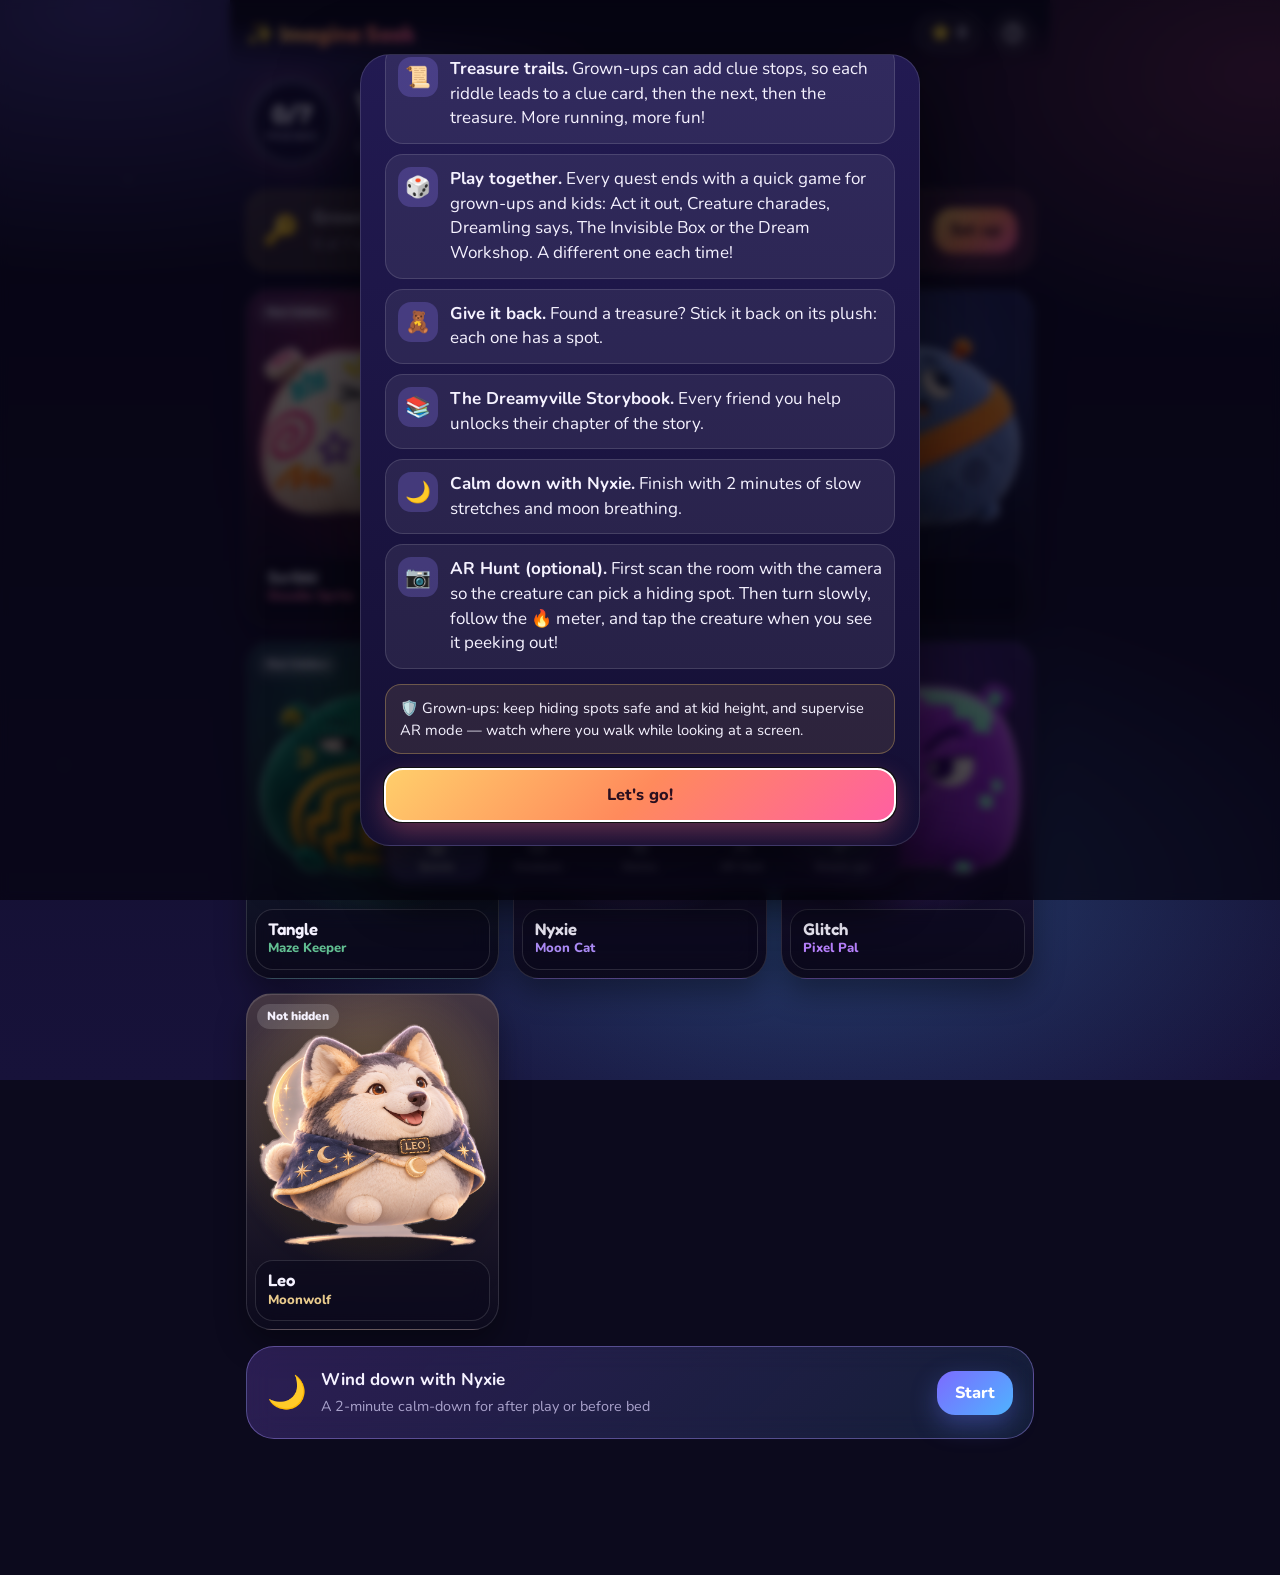
==== index.html @ 9d903125 "Add the Imagine Seek home-screen icon, favicon and web app manifest Co-Authored-By: Claude Opus 5.5 " ====
<!doctype html>
<html lang="en">
<head>
  <meta charset="utf-8" />
  <meta name="viewport" content="width=device-width, initial-scale=1, viewport-fit=cover" />
  <meta name="theme-color" content="#0c0a1d" />
  <meta name="apple-mobile-web-app-capable" content="yes" />
  <meta name="apple-mobile-web-app-title" content="Imagine Seek" />
  <meta name="application-name" content="Imagine Seek" />
  <meta name="apple-mobile-web-app-status-bar-style" content="black-translucent" />
  <title>Imagine Seek</title>
  <link rel="icon" type="image/png" sizes="32x32" href="assets/icons/favicon-32.png" />
  <link rel="icon" type="image/png" sizes="16x16" href="assets/icons/favicon-16.png" />
  <link rel="apple-touch-icon" sizes="180x180" href="assets/icons/apple-touch-icon.png" />
  <link rel="manifest" href="manifest.webmanifest" />
  <link rel="preconnect" href="https://fonts.googleapis.com" />
  <link rel="preconnect" href="https://fonts.gstatic.com" crossorigin />
  <link href="https://fonts.googleapis.com/css2?family=Fredoka:wght@500;600;700&family=Nunito:wght@600;700;800;900&display=swap" rel="stylesheet" />
  <link rel="stylesheet" href="styles.css" />
</head>
<body>
  <header class="topbar">
    <button class="brand" data-go="home" aria-label="Imagine Seek — home">✨ <span>Imagine Seek</span></button>
    <div class="stars" aria-label="Sparkle stars earned">⭐ <b id="starCount">0</b></div>
    <button class="icon-btn" id="helpBtn" aria-label="How to play">
      <svg viewBox="0 0 24 24" fill="none" stroke="currentColor" stroke-width="2.2" stroke-linecap="round"><circle cx="12" cy="12" r="9.5"/><path d="M9.5 9.3a2.6 2.6 0 0 1 5 .9c0 1.8-2.5 2.2-2.5 3.8"/><circle cx="12" cy="17.2" r=".6" fill="currentColor"/></svg>
    </button>
  </header>

  <main id="app"></main>

  <nav class="tabbar" aria-label="Main">
    <button data-go="home">
      <svg viewBox="0 0 24 24" fill="none" stroke="currentColor" stroke-width="2" stroke-linecap="round" stroke-linejoin="round"><path d="M3.5 11 12 4l8.5 7"/><path d="M5.5 9.5V20h13V9.5"/><path d="M10 20v-5h4v5"/></svg>Quests</button>
    <button data-go="journal">
      <svg viewBox="0 0 24 24" fill="none" stroke="currentColor" stroke-width="2" stroke-linecap="round" stroke-linejoin="round"><path d="M4 5.5C6.5 4 9.5 4 12 6c2.5-2 5.5-2 8-.5V19c-2.5-1.5-5.5-1.5-8 .5-2.5-2-5.5-2-8-.5Z"/><path d="M12 6v13.5"/></svg>Creatures</button>
    <button data-go="story">
      <svg viewBox="0 0 24 24" fill="none" stroke="currentColor" stroke-width="2" stroke-linecap="round" stroke-linejoin="round"><path d="M6 3.5h11a1.5 1.5 0 0 1 1.5 1.5v15l-3-2-3 2-3-2-3 2V5A1.5 1.5 0 0 1 6 3.5Z"/><path d="m12 8 .9 1.8 2 .3-1.45 1.4.35 2-1.8-.95-1.8.95.35-2L9.1 10.1l2-.3Z"/></svg>Stories</button>
    <button data-go="ar">
      <svg viewBox="0 0 24 24" fill="none" stroke="currentColor" stroke-width="2" stroke-linecap="round" stroke-linejoin="round"><path d="M4 8V5.5A1.5 1.5 0 0 1 5.5 4H8M16 4h2.5A1.5 1.5 0 0 1 20 5.5V8M20 16v2.5a1.5 1.5 0 0 1-1.5 1.5H16M8 20H5.5A1.5 1.5 0 0 1 4 18.5V16"/><circle cx="12" cy="12" r="3.5"/></svg>AR Hunt</button>
    <button data-go="grownup">
      <svg viewBox="0 0 24 24" fill="none" stroke="currentColor" stroke-width="2" stroke-linecap="round" stroke-linejoin="round"><circle cx="8" cy="14" r="4"/><path d="M11 11.5 19 4M16 7l2.5 2.5M14 9l2 2"/></svg>Grown-ups</button>
  </nav>

  <!-- Instructions -->
  <dialog id="helpDialog" class="sheet">
    <h2 style="font-size:1.8rem">How to Play</h2>
    <p class="muted" style="margin:0">Seven squishy friends have lost their treasures. Let's help them!</p>
    <ol class="howto">
      <li><span class="num">🔑</span><div><b>Grown-ups hide the treasures.</b> Open <em>Grown-ups</em> and hide the creature accessories
        inside, outside, or both: Scribbi's Rainbow Crayon, Craggle's Glow Crystal, Orbit's Moon Marble, Tangle's Golden Key, Nyxie's Wishing Star, Glitch's Power Pixel and Leo's Moon Medallion.
        Choose where you're playing, then type where you hid each one — the app writes the riddles.</div></li>
      <li><span class="num">👆</span><div><b>Pick a creature</b> who needs help.</div></li>
      <li><span class="num">🏃</span><div><b>Spin for a challenge</b> — Physical, Mental, Teamwork or Kindness — and turn the dial from Easy to Super. Harder challenges earn bonus ⭐!</div></li>
      <li><span class="num">🧩</span><div><b>Solve the riddle.</b> It tells you where to look. Stuck? Tap <em>Clue</em>, then <em>Big hint</em>.</div></li>
      <li><span class="num">🎁</span><div><b>Find it!</b> Show the creature what you found to earn ⭐ stars and unlock secret facts.</div></li>
      <li><span class="num">📜</span><div><b>Treasure trails.</b> Grown-ups can add clue stops, so each riddle leads to a clue card, then the next, then the treasure. More running, more fun!</div></li>
      <li><span class="num">🎲</span><div><b>Play together.</b> Every quest ends with a quick game for grown-ups and kids: Act it out, Creature charades, Dreamling says, The Invisible Box or the Dream Workshop. A different one each time!</div></li>
      <li><span class="num">🧸</span><div><b>Give it back.</b> Found a treasure? Stick it back on its plush: each one has a spot.</div></li>
      <li><span class="num">📚</span><div><b>The Dreamyville Storybook.</b> Every friend you help unlocks their chapter of the story.</div></li>
      <li><span class="num">🌙</span><div><b>Calm down with Nyxie.</b> Finish with 2 minutes of slow stretches and moon breathing.</div></li>
      <li><span class="num">📷</span><div><b>AR Hunt (optional).</b> First scan the room with the camera so the creature can pick a hiding spot.
        Then turn slowly, follow the 🔥 meter, and tap the creature when you see it peeking out!</div></li>
    </ol>
    <p class="safety">🛡️ Grown-ups: keep hiding spots safe and at kid height, and supervise AR mode — watch where you walk while looking at a screen.</p>
    <button class="btn primary block" id="helpClose">Let's go!</button>
  </dialog>

  <script src="js/art.js"></script>
  <script src="js/data.js"></script>
  <script src="js/challenges.js"></script>
  <script src="js/story.js"></script>
  <script src="js/together.js"></script>
  <script src="js/riddles.js"></script>
  <script src="js/voices.js"></script>
  <script src="js/memories.js"></script>
  <script src="js/calm.js"></script>
  <script src="js/ar.js"></script>
  <script src="js/app.js"></script>
</body>
</html>
---- styles.css ----
/* Imagine Seek — "enchanted night" theme */
:root {
  --bg: #0c0a1d;
  --bg2: #17123a;
  --glass: rgba(255, 255, 255, .07);
  --glass-2: rgba(255, 255, 255, .12);
  --line: rgba(255, 255, 255, .13);
  --ink: #f5f2ff;
  --muted: #aaa3cc;
  --warm: linear-gradient(135deg, #ffcf6b 0%, #ff8a5c 50%, #ff5fa2 100%);
  --cool: linear-gradient(135deg, #7c6bff 0%, #4fb3ff 100%);
  --good: linear-gradient(135deg, #4fe3a1 0%, #1fb57a 100%);
  --radius: 28px;
  --c: #8f7bff;
  --soft: #2a2160;
  font-family: "Nunito", "Segoe UI", system-ui, sans-serif;
  color-scheme: dark;
}
* { box-sizing: border-box; }
html, body { margin: 0; min-height: 100%; }
body {
  background: var(--bg);
  color: var(--ink);
  font-size: 17px;
  line-height: 1.5;
  padding-bottom: calc(104px + env(safe-area-inset-bottom));
  -webkit-tap-highlight-color: transparent;
  overflow-x: hidden;
}
/* Aurora + starfield backdrop */
body::before, body::after { content: ""; position: fixed; inset: -20%; z-index: -1; pointer-events: none; }
body::before {
  background:
    radial-gradient(40% 30% at 20% 15%, rgba(124, 107, 255, .45), transparent 70%),
    radial-gradient(35% 30% at 85% 20%, rgba(255, 95, 162, .30), transparent 70%),
    radial-gradient(45% 35% at 60% 85%, rgba(79, 179, 255, .28), transparent 70%),
    linear-gradient(180deg, var(--bg) 0%, var(--bg2) 100%);
  animation: aurora 24s ease-in-out infinite alternate;
}
body::after {
  inset: 0;
  background-image:
    radial-gradient(1.5px 1.5px at 10% 20%, #fff 50%, transparent),
    radial-gradient(1px 1px at 30% 70%, #fff 50%, transparent),
    radial-gradient(1.5px 1.5px at 55% 35%, #fff 50%, transparent),
    radial-gradient(1px 1px at 75% 60%, #fff 50%, transparent),
    radial-gradient(1.5px 1.5px at 90% 15%, #fff 50%, transparent),
    radial-gradient(1px 1px at 45% 90%, #fff 50%, transparent),
    radial-gradient(1px 1px at 5% 85%, #fff 50%, transparent),
    radial-gradient(1.5px 1.5px at 65% 8%, #fff 50%, transparent);
  opacity: .55;
  animation: twinkle 5s ease-in-out infinite alternate;
}
@keyframes aurora { to { transform: translate3d(4%, -3%, 0) rotate(4deg) scale(1.05); } }
@keyframes twinkle { to { opacity: .25; } }

button { font: inherit; cursor: pointer; color: inherit; }
h1, h2, h3, .display { font-family: "Fredoka", "Nunito", system-ui, sans-serif; font-weight: 600; letter-spacing: -.01em; margin: 0 0 6px; line-height: 1.1; }
.muted { color: var(--muted); }
.small { font-size: .9rem; }
.center { text-align: center; }
.grad-text { background: var(--warm); -webkit-background-clip: text; background-clip: text; color: transparent; }

/* ---------- Top bar ---------- */
.topbar {
  position: sticky; top: 0; z-index: 20;
  display: flex; align-items: center; gap: 10px;
  max-width: 820px; margin: 0 auto;
  padding: calc(12px + env(safe-area-inset-top)) 16px 12px;
  background: linear-gradient(var(--bg) 30%, transparent);
}
.brand { background: none; border: 0; padding: 0; font-family: "Fredoka", system-ui, sans-serif; font-size: 1.45rem; font-weight: 700; }
.brand span { background: var(--warm); -webkit-background-clip: text; background-clip: text; color: transparent; }
.brand { white-space: nowrap; flex-shrink: 0; }
.stars { margin-left: auto; display: flex; align-items: center; gap: 6px; background: var(--glass); border: 1px solid var(--line); padding: 6px 14px; border-radius: 999px; font-weight: 800; backdrop-filter: blur(12px); -webkit-backdrop-filter: blur(12px); }
.icon-btn { width: 42px; height: 42px; border-radius: 50%; border: 1px solid var(--line); background: var(--glass); display: grid; place-items: center; backdrop-filter: blur(12px); -webkit-backdrop-filter: blur(12px); }
.icon-btn svg, .tabbar svg { width: 22px; height: 22px; }

/* ---------- Bottom nav ---------- */
.tabbar {
  position: fixed; z-index: 20; left: 14px; right: 14px; bottom: calc(12px + env(safe-area-inset-bottom));
  max-width: 520px; margin: 0 auto;
  display: grid; grid-template-columns: repeat(5, 1fr); gap: 2px; padding: 6px;
  background: rgba(23, 18, 58, .72); border: 1px solid var(--line); border-radius: 26px;
  backdrop-filter: blur(18px) saturate(140%); -webkit-backdrop-filter: blur(18px) saturate(140%);
  box-shadow: 0 18px 40px rgba(0, 0, 0, .45);
}
.tabbar button { border: 0; background: none; border-radius: 20px; padding: 8px 0 6px; color: var(--muted); font-size: .68rem; font-weight: 800; display: flex; flex-direction: column; align-items: center; gap: 3px; transition: background .2s, color .2s; }
.tabbar button.active { color: #fff; background: rgba(143, 123, 255, .28); }
.tabbar button.active svg { filter: drop-shadow(0 0 8px rgba(160, 140, 255, .9)); }

main { max-width: 820px; margin: 0 auto; padding: 4px 16px 16px; }
.screen-title { font-size: 2rem; }
.lead { color: var(--muted); margin: 0 0 18px; font-size: 1.05rem; }

/* ---------- Surfaces ---------- */
.card {
  background: var(--glass); border: 1px solid var(--line); border-radius: var(--radius);
  padding: 20px; margin-bottom: 16px;
  backdrop-filter: blur(14px); -webkit-backdrop-filter: blur(14px);
}
.section-title { font-size: 1.25rem; display: flex; align-items: center; gap: 10px; margin-bottom: 12px; }
.section-title .bubble-ico { width: 34px; height: 34px; border-radius: 12px; display: grid; place-items: center; background: color-mix(in srgb, var(--c) 30%, transparent); font-size: 1.05rem; }

/* ---------- Buttons ---------- */
.btn {
  border: 1px solid var(--line); border-radius: 18px; padding: 14px 20px; font-weight: 800; font-size: 1.02rem;
  background: var(--glass-2); color: var(--ink); transition: transform .12s, box-shadow .2s, filter .2s;
  display: inline-flex; align-items: center; justify-content: center; gap: 8px;
}
.btn:active { transform: scale(.97); }
.btn.primary { background: var(--warm); color: #2a0f1f; border: 0; box-shadow: 0 10px 26px rgba(255, 110, 120, .35); }
.btn.purple { background: var(--cool); color: #fff; border: 0; box-shadow: 0 10px 26px rgba(100, 120, 255, .35); }
.btn.good { background: var(--good); color: #062a1b; border: 0; box-shadow: 0 10px 26px rgba(40, 200, 130, .3); }
.btn.block { width: 100%; }
.row { display: flex; gap: 10px; flex-wrap: wrap; }
.row > .btn { flex: 1 1 140px; }

/* ---------- Home ---------- */
.welcome { display: flex; align-items: center; gap: 18px; margin: 6px 0 22px; }
.welcome h1 { font-size: clamp(1.9rem, 7vw, 2.6rem); }
.welcome p { margin: 0; color: var(--muted); }
.ring {
  --p: 0;
  flex: none; width: 92px; height: 92px; border-radius: 50%;
  background: conic-gradient(#ffcf6b, #ff5fa2 calc(var(--p) * 1%), rgba(255,255,255,.1) 0);
  display: grid; place-items: center; box-shadow: 0 0 30px rgba(255, 95, 162, .25);
}
.ring div { width: 74px; height: 74px; border-radius: 50%; background: var(--bg2); display: grid; place-items: center; text-align: center; line-height: 1; }
.ring b { font-family: "Fredoka", system-ui; font-size: 1.6rem; }
.ring small { color: var(--muted); font-size: .68rem; font-weight: 800; text-transform: uppercase; letter-spacing: .06em; }
.setup-banner {
  display: flex; gap: 14px; align-items: center; padding: 14px 16px; margin-bottom: 18px; border-radius: 22px;
  background: linear-gradient(135deg, rgba(255, 207, 107, .16), rgba(255, 95, 162, .12)); border: 1px solid rgba(255, 207, 107, .35);
}
.setup-banner p { margin: 0; }
.setup-banner .btn { flex: none; padding: 10px 16px; }

.grid { display: grid; grid-template-columns: repeat(2, 1fr); gap: 14px; }
@media (min-width: 680px) { .grid { grid-template-columns: repeat(3, 1fr); } }
.creature-tile {
  position: relative; overflow: hidden; border: 1px solid var(--line); padding: 0; text-align: left;
  border-radius: 26px; aspect-ratio: 3 / 4;
  background:
    radial-gradient(80% 60% at 50% 38%, color-mix(in srgb, var(--c) 55%, transparent), transparent 75%),
    linear-gradient(180deg, color-mix(in srgb, var(--c) 22%, var(--bg2)), var(--bg));
  box-shadow: 0 14px 30px rgba(0, 0, 0, .35), inset 0 1px 0 rgba(255,255,255,.12);
  transition: transform .2s, box-shadow .2s;
}
.creature-tile:hover { transform: translateY(-3px); box-shadow: 0 20px 40px rgba(0,0,0,.45), 0 0 0 1px color-mix(in srgb, var(--c) 60%, transparent); }
.creature-tile:active { transform: scale(.97); }
.creature-tile .art { position: absolute; inset: 6% 4% 22%; display: grid; place-items: center; }
.creature-tile .art svg { width: 100%; height: 100%; filter: drop-shadow(0 10px 16px rgba(0,0,0,.4)); }
.creature-tile .label { position: absolute; left: 8px; right: 8px; bottom: 8px; padding: 10px 12px; border-radius: 18px; background: rgba(12, 10, 29, .55); backdrop-filter: blur(10px); -webkit-backdrop-filter: blur(10px); border: 1px solid var(--line); }
.creature-tile .name { display: block; font-family: "Fredoka", system-ui; font-weight: 600; font-size: 1.05rem; line-height: 1.15; }
.creature-tile .kind { display: block; color: color-mix(in srgb, var(--c) 70%, #fff); font-size: .82rem; font-weight: 800; }
.pill { position: absolute; top: 10px; left: 10px; z-index: 1; padding: 4px 10px; border-radius: 999px; font-size: .74rem; font-weight: 900; background: var(--warm); color: #2a0f1f; box-shadow: 0 4px 14px rgba(255, 110, 120, .4); }
.pill.friend { background: var(--good); color: #062a1b; box-shadow: none; }
.pill.idle { background: rgba(255,255,255,.14); color: var(--ink); box-shadow: none; }
.pill.seen { background: var(--cool); color: #fff; box-shadow: none; }

/* ---------- Creature page ---------- */
.hero {
  position: relative; overflow: hidden; text-align: center; border-radius: 32px; padding: 22px 18px 24px; margin-bottom: 14px;
  background:
    radial-gradient(70% 55% at 50% 35%, color-mix(in srgb, var(--c) 60%, transparent), transparent 75%),
    linear-gradient(180deg, color-mix(in srgb, var(--c) 25%, var(--bg2)), rgba(12,10,29,.6));
  border: 1px solid var(--line);
}
.hero .art { width: min(260px, 70vw); aspect-ratio: 240 / 280; margin: 0 auto; }
.hero .art svg { width: 100%; height: 100%; filter: drop-shadow(0 16px 24px rgba(0,0,0,.45)); }
.hero h1 { font-size: clamp(2rem, 8vw, 2.6rem); margin-top: 6px; }
.kind-chip { display: inline-block; padding: 3px 14px; border-radius: 999px; font-weight: 900; font-size: .85rem; background: color-mix(in srgb, var(--c) 35%, transparent); border: 1px solid color-mix(in srgb, var(--c) 70%, transparent); }
.bubble { display: block; max-width: 420px; margin: 14px auto 0; padding: 12px 16px; border-radius: 18px; background: var(--glass-2); border: 1px solid var(--line); font-family: "Fredoka", system-ui; font-size: 1.1rem; }
.say-btn { position: absolute; top: 14px; right: 14px; }
.photo-badge { position: absolute; top: 14px; left: 14px; width: 74px; text-align: center; font-size: .66rem; font-weight: 900; text-transform: uppercase; letter-spacing: .05em; color: var(--muted); }
.photo-badge img { width: 74px; height: 74px; border-radius: 50%; object-fit: cover; display: block; border: 3px solid var(--c); box-shadow: 0 0 20px color-mix(in srgb, var(--c) 70%, transparent); margin-bottom: 4px; }

.tabs { display: grid; grid-template-columns: repeat(3, 1fr); gap: 4px; padding: 5px; margin-bottom: 16px; border-radius: 20px; background: var(--glass); border: 1px solid var(--line); }
.tabs button { border: 0; background: none; border-radius: 15px; padding: 10px 4px; font-weight: 800; color: var(--muted); transition: background .2s, color .2s; }
.tabs button.active { background: color-mix(in srgb, var(--c) 45%, transparent); color: #fff; box-shadow: inset 0 1px 0 rgba(255,255,255,.2); }
.actions { margin-bottom: 14px; }

.story { font-size: 1.1rem; line-height: 1.65; margin: 0; }
.quick { display: grid; grid-template-columns: 1fr 1fr; gap: 10px; margin-bottom: 16px; }
.quick .wide { grid-column: 1 / -1; }
.quick div { background: var(--glass); border: 1px solid var(--line); border-radius: 20px; padding: 12px 14px; }
.quick b { display: block; font-size: .72rem; text-transform: uppercase; letter-spacing: .08em; color: color-mix(in srgb, var(--c) 65%, #fff); }

.info-grid { display: grid; grid-template-columns: repeat(2, 1fr); gap: 10px; }
@media (max-width: 340px) { .info-grid { grid-template-columns: 1fr; } }
.info { background: rgba(255,255,255,.05); border: 1px solid var(--line); border-radius: 20px; padding: 12px 14px; }
.info .ico { display: grid; place-items: center; width: 38px; height: 38px; border-radius: 13px; font-size: 1.2rem; background: color-mix(in srgb, var(--c) 28%, transparent); }
.info b { display: block; margin-top: 8px; font-size: .95rem; }
.info span:not(.ico) { color: var(--muted); font-size: .95rem; }
.chips { display: flex; flex-wrap: wrap; gap: 6px; margin-top: 6px; }
.chips span { border: 1px solid color-mix(in srgb, var(--c) 70%, transparent); background: color-mix(in srgb, var(--c) 18%, transparent); border-radius: 999px; padding: 1px 10px; font-weight: 800; font-size: .85rem; }

.stat { display: grid; grid-template-columns: 30px 88px 1fr 22px; align-items: center; gap: 8px; margin: 12px 0; }
.stat .ico { font-size: 1.3rem; }
.stat .num { font-weight: 900; color: var(--muted); text-align: right; }
.bar { height: 12px; border-radius: 6px; background: rgba(255,255,255,.08); overflow: hidden; }
.bar i { display: block; height: 100%; border-radius: 6px; background: linear-gradient(90deg, color-mix(in srgb, var(--c) 60%, #fff), var(--c)); box-shadow: 0 0 12px var(--c); }
.list { list-style: none; padding: 0; margin: 0; }
.list li { display: flex; gap: 12px; align-items: center; background: rgba(255,255,255,.05); border: 1px solid var(--line); border-radius: 16px; padding: 12px 14px; margin: 8px 0; font-weight: 700; }
.power-box { position: relative; overflow: hidden; border-radius: 24px; padding: 18px; margin-bottom: 16px; font-family: "Fredoka", system-ui; font-size: 1.2rem; background: linear-gradient(135deg, color-mix(in srgb, var(--c) 70%, #000), color-mix(in srgb, var(--c) 40%, #7c6bff)); box-shadow: 0 0 40px color-mix(in srgb, var(--c) 35%, transparent); }
.power-box small { display: block; font-family: "Nunito", system-ui; font-size: .72rem; font-weight: 900; letter-spacing: .1em; text-transform: uppercase; opacity: .85; }

.fact-grid { display: grid; grid-template-columns: repeat(2, 1fr); gap: 12px; }
@media (max-width: 420px) { .fact-grid { grid-template-columns: 1fr; } }
.fact { background: var(--glass); border: 1px solid color-mix(in srgb, var(--c) 45%, transparent); border-radius: 22px; padding: 16px; font-weight: 700; }
.fact .n { display: inline-grid; place-items: center; width: 30px; height: 30px; border-radius: 10px; background: var(--c); color: #fff; font-weight: 900; margin-bottom: 8px; }
.fact.locked { border: 1px dashed var(--line); color: var(--muted); text-align: center; display: grid; place-items: center; min-height: 110px; background: rgba(255,255,255,.03); }
.fact.locked .lock { font-size: 1.8rem; opacity: .7; }

/* ---------- Quest ---------- */
.path { display: flex; align-items: center; margin: 6px 2px 16px; }
.path .stop { width: 44px; height: 44px; border-radius: 50%; display: grid; place-items: center; font-size: 1.25rem; flex: none; background: var(--glass); border: 1px solid var(--line); opacity: .6; transition: all .3s; }
.path .stop.on { opacity: 1; background: var(--warm); border: 0; }
.path .stop.now { transform: scale(1.18); box-shadow: 0 0 22px rgba(255, 140, 120, .7); }
.path .line { flex: 1; height: 4px; border-radius: 2px; background: var(--line); }
.path .line.on { background: linear-gradient(90deg, #ffcf6b, #ff5fa2); }
.quest-head { display: flex; gap: 14px; align-items: center; margin: -6px -6px 16px; padding: 10px 14px; border-radius: 22px; background: radial-gradient(80% 120% at 15% 50%, color-mix(in srgb, var(--c) 45%, transparent), transparent 70%), rgba(255,255,255,.04); }
.quest-head .art { width: 96px; height: 112px; flex: none; }
.quest-head .art svg { width: 100%; height: 100%; }
.speech { position: relative; background: rgba(255, 255, 255, .92); color: #241b45; border-radius: 22px; padding: 14px 18px; margin: 0 0 16px; font-size: 1.12rem; line-height: 1.5; font-weight: 700; }
.step-label { display: inline-block; padding: 3px 12px; border-radius: 999px; font-size: .78rem; font-weight: 900; letter-spacing: .04em; text-transform: uppercase; margin-bottom: 10px; background: color-mix(in srgb, var(--c) 40%, transparent); }
.big { font-family: "Fredoka", system-ui; font-size: 1.35rem; line-height: 1.4; font-weight: 500; }
.hintbox { background: rgba(79, 179, 255, .14); border: 1px solid rgba(79, 179, 255, .35); border-radius: 18px; padding: 12px 14px; margin-top: 10px; font-weight: 700; }
.hintbox.hot { background: rgba(255, 138, 92, .15); border-color: rgba(255, 138, 92, .4); }
.timer { font-family: "Fredoka", system-ui; font-size: 4rem; font-weight: 600; text-align: center; background: var(--warm); -webkit-background-clip: text; background-clip: text; color: transparent; }
.choices { display: grid; grid-template-columns: repeat(2, 1fr); gap: 12px; margin-top: 10px; }
.choice { border: 1px solid var(--line); border-radius: 22px; background: var(--glass); padding: 18px 8px; font-weight: 800; font-size: 1rem; transition: transform .12s; }
.choice:active { transform: scale(.96); }
.choice .e { display: block; font-size: 2.4rem; margin-bottom: 4px; }
.choice.wrong { border-color: #ff5f7a; background: rgba(255, 95, 122, .15); animation: shake .3s; }

/* ---------- Grown-up gate & forms ---------- */
.gate-display { margin: 10px auto 0; max-width: 220px; min-height: 66px; border-radius: 20px; background: rgba(255,255,255,.06); border: 1px solid var(--line); font-family: "Fredoka", system-ui; font-size: 2.4rem; letter-spacing: .15em; display: grid; place-items: center; }
.keypad { display: grid; grid-template-columns: repeat(3, 1fr); gap: 10px; max-width: 300px; margin: 0 auto; }
.keypad button { border: 1px solid var(--line); border-radius: 20px; padding: 14px 0; font-family: "Fredoka", system-ui; font-size: 1.7rem; background: var(--glass-2); }
.keypad button:active { transform: scale(.95); }
.keypad button.ok { background: var(--good); color: #062a1b; border: 0; }
label.field { display: block; margin: 14px 0; font-weight: 800; }
select { width: 100%; font: inherit; padding: 13px 14px; border-radius: 16px; border: 1px solid var(--line); margin-top: 6px; background: #1d1747; color: var(--ink); }
ol.setup-steps { padding-left: 20px; margin: 0 0 10px; }

.area-pick { display: grid; grid-template-columns: repeat(3, 1fr); gap: 10px; }
.area-pick button { border: 1px solid var(--line); background: var(--glass); border-radius: 20px; padding: 14px 6px; display: flex; flex-direction: column; align-items: center; gap: 2px; text-align: center; transition: all .2s; }
.area-pick .ico { font-size: 1.9rem; }
.area-pick small { color: var(--muted); font-size: .74rem; line-height: 1.2; }
.area-pick button.active { background: rgba(143, 123, 255, .3); border-color: rgba(170, 150, 255, .8); box-shadow: 0 0 22px rgba(143, 123, 255, .35); }

/* ---------- Hiding-place setup ---------- */
.hide-card { border-color: color-mix(in srgb, var(--c) 40%, transparent); }
.hide-head { display: flex; gap: 12px; align-items: center; margin-bottom: 10px; }
.hide-art { width: 56px; height: 56px; flex: none; }
.hide-input { width: 100%; font: inherit; font-size: 16px; padding: 13px 14px; border-radius: 16px; border: 1px solid var(--line); background: #1d1747; color: var(--ink); }
.hide-input:focus { outline: 2px solid color-mix(in srgb, var(--c) 70%, #fff); outline-offset: 1px; }
.riddle-preview:not(:empty) { margin-top: 10px; padding: 12px 14px; border-radius: 16px; background: rgba(255,255,255,.05); border: 1px dashed var(--line); font-size: .92rem; }
.riddle-preview p { margin: 0 0 6px; }
.small-btn { padding: 8px 14px; font-size: .88rem; margin-top: 4px; }

/* ---------- Challenge picker ---------- */
.ctype { display: grid; grid-template-columns: repeat(3, 1fr); gap: 8px; margin-bottom: 8px; }
.ctype button { border: 1px solid var(--line); background: var(--glass); border-radius: 18px; padding: 10px 4px; display: flex; flex-direction: column; align-items: center; gap: 1px; transition: all .2s; }
.ctype .ico { font-size: 1.7rem; }
.ctype small { color: var(--muted); font-size: .7rem; line-height: 1.2; }
.ctype button.active { background: color-mix(in srgb, var(--c) 35%, transparent); border-color: color-mix(in srgb, var(--c) 80%, #fff); box-shadow: 0 0 18px color-mix(in srgb, var(--c) 40%, transparent); }
.dial-wrap { text-align: center; margin: 4px 0 10px; }
.dial { width: min(240px, 70%); display: block; margin: 0 auto -4px; outline: none; }
.dial .needle { transform-origin: 100px 100px; transform-box: view-box; transition: transform .45s cubic-bezier(.3, 1.6, .5, 1); }
.dial:focus-visible { filter: drop-shadow(0 0 6px #fff); }
.dial-levels { display: grid; grid-template-columns: repeat(4, 1fr); gap: 6px; }
.dial-levels button { border: 1px solid var(--line); background: var(--glass); border-radius: 14px; padding: 6px 2px; font-size: .8rem; font-weight: 800; line-height: 1.3; color: var(--muted); }
.dial-levels button.active { color: #1a1030; background: var(--lc); border-color: var(--lc); }
.challenge-box { position: relative; border-radius: 20px; padding: 14px 16px; margin-bottom: 12px; background: rgba(255,255,255,.05); border: 2px solid color-mix(in srgb, var(--lc) 60%, transparent); }
.challenge-box .big { margin: 6px 0 8px; }
.level-tag { display: inline-block; font-size: .78rem; font-weight: 900; padding: 2px 10px; border-radius: 999px; background: var(--lc); color: #1a1030; }

.wheel-wrap { position: relative; width: min(250px, 72%); margin: 6px auto 10px; aspect-ratio: 1; }
.wheel { width: 100%; height: 100%; display: block; filter: drop-shadow(0 10px 22px rgba(0,0,0,.45)); }
.wheel.spinning { transition: transform 3.2s cubic-bezier(.12, .7, .15, 1); }
.wheel-pointer { position: absolute; z-index: 2; top: -8px; left: 50%; width: 0; height: 0; margin-left: -14px;
  border-left: 14px solid transparent; border-right: 14px solid transparent; border-top: 26px solid #fff; filter: drop-shadow(0 3px 4px rgba(0,0,0,.5)); }
.spin-btn { position: absolute; z-index: 2; left: 50%; top: 50%; width: 66px; height: 66px; margin: -33px 0 0 -33px; border-radius: 50%;
  border: 4px solid #fff; background: var(--warm); color: #2a0f1f; font-family: "Fredoka", system-ui; font-weight: 700; font-size: 1rem;
  box-shadow: 0 6px 18px rgba(0,0,0,.45); }
.spin-btn:active { transform: scale(.94); }

.voice-list { display: grid; gap: 8px; }
.voice-row { display: grid; grid-template-columns: 48px 1fr auto; gap: 10px; align-items: center; padding: 8px 10px; border-radius: 16px; background: rgba(255,255,255,.04); border: 1px solid var(--line); }
.voice-row .hide-art { width: 48px; height: 48px; }
.voice-pick { min-width: 0; }
.voice-pick select { margin-top: 4px; padding: 8px 10px; font-size: .85rem; border-radius: 12px; }
.voice-tip { margin-top: 12px; background: rgba(255,255,255,.04); border: 1px solid var(--line); border-radius: 14px; padding: 10px 12px; }
.voice-tip ul { padding-left: 18px; margin: 6px 0 0; }
.voice-tip li { margin: 4px 0; }

/* ---------- Moon form ---------- */
.moon-card { text-align: center; background: radial-gradient(70% 60% at 50% 40%, rgba(160, 180, 255, .25), transparent 70%), var(--glass); }
.moon-card h2 { font-size: 1.35rem; }
.moon-art { width: min(260px, 75%); margin: 6px auto 8px; }
.moon-art img { width: 100%; display: block; filter: drop-shadow(0 12px 22px rgba(0,0,0,.45)); }
.moon-card.locked .moon-art img { filter: brightness(0) drop-shadow(0 0 14px rgba(170, 190, 255, .7)); opacity: .55; }

/* ---------- Treasure trails ---------- */
.stop-row { margin-top: 10px; }
.stop-row.clue { padding-left: 10px; border-left: 3px dashed color-mix(in srgb, var(--c) 60%, transparent); }
.stop-label { display: flex; justify-content: space-between; align-items: center; font-weight: 800; font-size: .88rem; margin-bottom: 6px; }
.stop-label:empty, .stop-label span:empty { display: none; }
.stop-del { border: 1px solid var(--line); background: var(--glass); border-radius: 50%; width: 30px; height: 30px; color: var(--muted); }
.trail-dots { display: flex; gap: 8px; margin: 2px 0 12px; }
.trail-dots i { font-style: normal; width: 38px; height: 38px; border-radius: 50%; display: grid; place-items: center; background: var(--glass); border: 1px solid var(--line); opacity: .5; }
.trail-dots i.on { opacity: 1; background: color-mix(in srgb, var(--c) 40%, transparent); }
.trail-dots i.now { opacity: 1; border: 2px solid var(--c); box-shadow: 0 0 14px color-mix(in srgb, var(--c) 60%, transparent); }

/* ---------- Make something / Memory Book ---------- */
.file-btn { cursor: pointer; }
.photo-slot img { width: 100%; max-height: 320px; object-fit: cover; border-radius: 18px; margin: 4px 0 10px; }
.memory-grid { display: grid; grid-template-columns: repeat(3, 1fr); gap: 10px; }
@media (max-width: 420px) { .memory-grid { grid-template-columns: repeat(2, 1fr); } }
.memory { border: 1px solid color-mix(in srgb, var(--c, #8f7bff) 50%, transparent); background: var(--glass); border-radius: 18px; padding: 6px; display: flex; flex-direction: column; gap: 4px; }
.memory img { width: 100%; aspect-ratio: 1; object-fit: cover; border-radius: 13px; }
.memory span { font-size: .78rem; font-weight: 800; color: var(--muted); }

/* ---------- Calm down with Nyxie ---------- */
.calm-cta { display: flex; gap: 14px; align-items: center; margin-top: 16px; background: linear-gradient(135deg, rgba(139, 92, 246, .25), rgba(79, 179, 255, .12)); border-color: rgba(170, 150, 255, .4); }
.calm-cta-moon { font-size: 2rem; }
.calm-cta .btn { margin-left: auto; flex: none; padding: 10px 18px; }
.calm-btn { background: linear-gradient(135deg, rgba(139, 92, 246, .45), rgba(79, 179, 255, .25)); }
.calm-stage { position: fixed; inset: 0; z-index: 45; display: flex; flex-direction: column; align-items: center; justify-content: center; gap: 18px; padding: 20px;
  background: radial-gradient(60% 50% at 50% 40%, #2a2266, #0a0820 75%); color: #f1ecff; text-align: center; }
.calm-stars { position: absolute; inset: 0; pointer-events: none; opacity: .7;
  background-image: radial-gradient(1.5px 1.5px at 15% 20%, #fff 50%, transparent), radial-gradient(1px 1px at 35% 75%, #fff 50%, transparent),
    radial-gradient(1.5px 1.5px at 60% 30%, #fff 50%, transparent), radial-gradient(1px 1px at 80% 65%, #fff 50%, transparent),
    radial-gradient(1.5px 1.5px at 90% 15%, #fff 50%, transparent), radial-gradient(1px 1px at 8% 85%, #fff 50%, transparent);
  animation: twinkle 4s ease-in-out infinite alternate; }
.calm-top { position: absolute; top: calc(12px + env(safe-area-inset-top)); left: 14px; right: 14px; display: flex; align-items: center; gap: 10px; }
.calm-top .btn { padding: 8px 14px; font-size: .9rem; }
.calm-dots { flex: 1; display: flex; justify-content: center; gap: 6px; }
.calm-dots i { width: 9px; height: 9px; border-radius: 50%; background: rgba(255,255,255,.25); }
.calm-dots i.on { background: #c9b8ff; }
.calm-moon { position: relative; width: min(240px, 60vw); aspect-ratio: 1; display: grid; place-items: center; transition: transform 1s; }
.calm-moon .char-img, .calm-moon svg { position: relative; z-index: 1; width: 80%; height: 80%; }
.calm-moon-glow { position: absolute; inset: 0; border-radius: 50%; background: radial-gradient(circle, rgba(201, 184, 255, .55), rgba(139, 92, 246, .15) 55%, transparent 70%); }
.calm-stage.breathing .calm-moon { animation: breathe 10s ease-in-out infinite; }
@keyframes breathe { 0% { transform: scale(.82); } 40% { transform: scale(1.12); } 100% { transform: scale(.82); } }
.calm-breath { font-family: "Fredoka", system-ui; font-size: 1.6rem; min-height: 2rem; color: #c9b8ff; }
.calm-card { max-width: 460px; background: rgba(255,255,255,.07); border: 1px solid rgba(255,255,255,.14); border-radius: 24px; padding: 18px; }
.calm-icon { font-size: 2rem; }
.calm-text { font-family: "Fredoka", system-ui; font-size: 1.35rem; line-height: 1.45; margin: 6px 0 10px; }

/* ---------- Storybook ---------- */
.chapter-list { display: grid; gap: 10px; }
.chapter { display: flex; gap: 14px; align-items: center; text-align: left; border: 1px solid color-mix(in srgb, var(--c, #8f7bff) 45%, transparent); border-radius: 22px; padding: 10px 14px;
  background: radial-gradient(90% 140% at 0% 50%, color-mix(in srgb, var(--c, #8f7bff) 30%, transparent), transparent 70%), var(--glass); }
.chapter-art { flex: none; width: 64px; height: 64px; display: grid; place-items: center; font-size: 2.2rem; }
.chapter-art .char-img { filter: drop-shadow(0 6px 10px rgba(0,0,0,.4)); }
.chapter-txt { display: flex; flex-direction: column; gap: 1px; }
.chapter-txt small { font-size: .72rem; font-weight: 900; letter-spacing: .08em; text-transform: uppercase; color: var(--muted); }
.chapter-txt b { font-family: "Fredoka", system-ui; font-size: 1.12rem; font-weight: 600; }
.chapter.locked { opacity: .6; }
.chapter.locked .chapter-art { filter: brightness(0) drop-shadow(0 0 6px rgba(170, 160, 255, .6)); }
.chapter.soon { border-style: dashed; opacity: .75; }
.story-page { text-align: left; }
.story-top { display: flex; justify-content: space-between; gap: 8px; }
.story-art { width: 150px; height: 150px; margin: 6px auto 4px; display: grid; place-items: center; font-size: 5rem; }
.story-num { display: block; text-align: center; font-weight: 900; letter-spacing: .1em; text-transform: uppercase; color: var(--muted); font-size: .78rem; }
.story-title { text-align: center; font-size: clamp(1.6rem, 6vw, 2.1rem); margin-bottom: 12px; }
.story-text { font-size: 1.12rem; line-height: 1.7; margin: 0 0 14px; }
.story-text:first-of-type::first-letter { font-family: "Fredoka", system-ui; font-size: 2.6em; float: left; line-height: .9; margin: 4px 8px 0 0; color: var(--c, #ffcf6b); }
.story-clue { background: rgba(255, 207, 107, .12); border-color: rgba(255, 207, 107, .4); }
.story-meanwhile { color: var(--muted); margin: 12px 0 0; }
.story-ending { text-align: center; font-family: "Fredoka", system-ui; font-size: 1.4rem; margin: 16px 0 8px; }
.story-nav { margin-bottom: 16px; }
.story-unlock { background: rgba(255, 95, 162, .12); border-color: rgba(255, 95, 162, .4); }

/* ---------- Play together ---------- */
.tg-head { display: flex; gap: 12px; align-items: center; margin-bottom: 12px; }
.tg-icon { flex: none; width: 54px; height: 54px; border-radius: 18px; display: grid; place-items: center; font-size: 1.9rem; background: color-mix(in srgb, var(--c) 30%, transparent); }
.tg-name { font-family: "Fredoka", system-ui; font-size: 1.3rem; font-weight: 600; }
.charade-card, .says-card { border-radius: 22px; padding: 22px 16px; margin-bottom: 12px; text-align: center; background: rgba(255,255,255,.06); border: 2px dashed var(--line); display: flex; flex-direction: column; gap: 6px; }
.charade-card small, .says-card small { color: var(--muted); font-weight: 800; text-transform: uppercase; letter-spacing: .06em; font-size: .75rem; }
.charade-card b, .says-card b { font-family: "Fredoka", system-ui; font-size: 1.5rem; line-height: 1.3; }
.charade-card.open { background: color-mix(in srgb, var(--c) 25%, transparent); border-style: solid; border-color: var(--c); }
.says-card b { font-size: 1.7rem; }
.says-card.trick b { color: #ffcf6b; }

/* ---------- Plush shop ---------- */
.shop { display: grid; grid-template-columns: 140px 1fr; gap: 16px; align-items: center; background: linear-gradient(135deg, color-mix(in srgb, var(--c) 22%, transparent), var(--glass)); border-color: color-mix(in srgb, var(--c) 45%, transparent); }
.shop img { width: 140px; height: 140px; border-radius: 22px; object-fit: cover; box-shadow: 0 10px 24px rgba(0,0,0,.35); }
.shop h2 { font-size: 1.35rem; margin: 2px 0 4px; }
.shop p { margin: 0 0 12px; }
.shop .btn[disabled] { opacity: .6; cursor: default; }
@media (max-width: 400px) { .shop { grid-template-columns: 1fr; text-align: center; } .shop img { margin: 0 auto; width: 180px; height: 180px; } }
.char-fallback { display: grid; place-items: center; width: 100%; height: 100%; font-size: 4rem; }

/* ---------- Dialog ---------- */
dialog.sheet { border: 1px solid var(--line); border-radius: 30px; max-width: 560px; width: calc(100% - 28px); max-height: 88vh; padding: 24px; color: var(--ink); background: linear-gradient(180deg, #221a52, #140f33); box-shadow: 0 30px 80px rgba(0,0,0,.6); }
dialog::backdrop { background: rgba(5, 3, 15, .7); backdrop-filter: blur(4px); }
.howto { list-style: none; padding: 0; margin: 14px 0; }
.howto li { display: flex; gap: 12px; align-items: flex-start; margin: 10px 0; line-height: 1.45; background: var(--glass); border: 1px solid var(--line); border-radius: 18px; padding: 12px; }
.howto .num { flex: none; width: 40px; height: 40px; border-radius: 13px; display: grid; place-items: center; font-size: 1.3rem; background: rgba(143, 123, 255, .25); }
.safety { background: rgba(255, 207, 107, .1); border: 1px solid rgba(255, 207, 107, .3); padding: 12px 14px; border-radius: 16px; font-size: .92rem; }

/* ---------- Motion ---------- */
.bob svg, .bob .char-img { animation: bob 3s ease-in-out infinite; }
.char-img { display: block; width: 100%; height: 100%; object-fit: contain; filter: drop-shadow(0 14px 22px rgba(0,0,0,.45)); user-select: none; -webkit-user-drag: none; }
.wing-l, .wing-r { transform-origin: center; transform-box: fill-box; animation: flap .7s ease-in-out infinite alternate; }
@keyframes bob { 50% { transform: translateY(-8px); } }
@keyframes flap { to { transform: scaleX(.86); } }
@keyframes shake { 25% { transform: translateX(-6px); } 75% { transform: translateX(6px); } }
@keyframes rise { from { transform: translateY(12px); opacity: 0; } }
main > * { animation: rise .35s cubic-bezier(.2, .8, .2, 1) both; }
main > *:nth-child(2) { animation-delay: .04s; } main > *:nth-child(3) { animation-delay: .08s; } main > *:nth-child(4) { animation-delay: .12s; }
.confetti { position: fixed; top: -20px; font-size: 1.7rem; pointer-events: none; z-index: 50; animation: fall linear forwards; }
@keyframes fall { to { transform: translateY(110vh) rotate(540deg); } }
@media (prefers-reduced-motion: reduce) { *, *::before, *::after { animation: none !important; transition: none !important; } }

/* ---------- AR ---------- */
.ar-stage { position: fixed; inset: 0; z-index: 40; background: #000; overflow: hidden; touch-action: none; color: #fff; }
.ar-stage video, .ar-stage .fallback-bg { position: absolute; inset: 0; width: 100%; height: 100%; object-fit: cover; }
.fallback-bg { background: linear-gradient(#1b2a5a, #2c5a4a 60%, #1e3b2f); }
.fallback-bg::after { content: "🌳      🌲    🍄        🌳   🌸     🌲"; position: absolute; bottom: 30%; left: 0; right: 0; font-size: 3rem; white-space: pre; text-align: center; }
.ar-hud { position: absolute; left: 0; right: 0; top: 0; z-index: 3; padding: calc(12px + env(safe-area-inset-top)) 16px 20px; display: flex; gap: 10px; align-items: center; background: linear-gradient(rgba(0,0,0,.6), transparent); }
.ar-hud .btn { padding: 9px 14px; font-size: .92rem; }
.meter { flex: 1; height: 12px; border-radius: 6px; background: rgba(255,255,255,.2); overflow: hidden; }
.meter i { display: block; height: 100%; width: 0; background: linear-gradient(90deg, #4fb3ff, #ffcf6b, #ff5f5f); transition: width .2s; box-shadow: 0 0 12px rgba(255, 150, 100, .8); }
.ar-msg { position: absolute; z-index: 3; left: 14px; right: 14px; bottom: calc(18px + env(safe-area-inset-bottom)); padding: 16px; border-radius: 24px; background: rgba(20, 15, 50, .72); border: 1px solid var(--line); backdrop-filter: blur(16px); -webkit-backdrop-filter: blur(16px); font-weight: 700; }
.ar-msg .row { margin-top: 12px; }
.ar-msg .btn { padding: 10px 12px; font-size: .92rem; }
.arrow { position: absolute; z-index: 2; top: 50%; font-size: 2.6rem; filter: drop-shadow(0 2px 8px #000); animation: pulse 1s infinite; }
.arrow.left { left: 12px; } .arrow.right { right: 12px; }
@keyframes pulse { 50% { opacity: .35; } }

/* Scan phase */
.scan-grid { position: absolute; inset: 0; z-index: 1; pointer-events: none;
  background-image: linear-gradient(rgba(120, 220, 255, .18) 1px, transparent 1px), linear-gradient(90deg, rgba(120, 220, 255, .18) 1px, transparent 1px);
  background-size: 44px 44px; mask-image: radial-gradient(circle at 50% 50%, #000 30%, transparent 80%); -webkit-mask-image: radial-gradient(circle at 50% 50%, #000 30%, transparent 80%); }
.scan-line { position: absolute; left: 0; right: 0; height: 120px; z-index: 1; pointer-events: none; background: linear-gradient(transparent, rgba(110, 230, 255, .35), transparent); animation: sweep 2.2s ease-in-out infinite; }
@keyframes sweep { 0% { top: -120px; } 100% { top: 100%; } }
.scan-ring { position: absolute; z-index: 2; left: 50%; top: 46%; width: 150px; height: 150px; margin: -75px 0 0 -75px; border-radius: 50%;
  background: conic-gradient(#6ee6ff calc(var(--p, 0) * 1%), rgba(255,255,255,.15) 0); display: grid; place-items: center; box-shadow: 0 0 40px rgba(110, 230, 255, .5); }
.scan-ring div { width: 126px; height: 126px; border-radius: 50%; background: rgba(10, 20, 40, .65); display: grid; place-items: center; text-align: center; font-family: "Fredoka", system-ui; font-size: 1.8rem; line-height: 1; }
.scan-ring small { display: block; font-family: "Nunito", system-ui; font-size: .7rem; font-weight: 900; letter-spacing: .08em; text-transform: uppercase; opacity: .8; }
.spot-ping { position: absolute; z-index: 2; width: 18px; height: 18px; margin: -9px; border-radius: 50%; background: #6ee6ff; box-shadow: 0 0 0 0 rgba(110, 230, 255, .8); animation: ping 1.2s ease-out forwards; pointer-events: none; }
@keyframes ping { 0% { transform: scale(.4); box-shadow: 0 0 0 0 rgba(110,230,255,.8); } 70% { transform: scale(1); box-shadow: 0 0 0 26px rgba(110,230,255,0); } 100% { opacity: 0; } }

/* Hidden creature */
.ar-creature { position: absolute; z-index: 2; width: 200px; height: 233px; left: 50%; margin-left: -100px; border: 0; background: none; padding: 0; transition: opacity .35s; }
.ar-creature .wrap { width: 100%; height: 100%; transition: transform .5s cubic-bezier(.2, 1.4, .4, 1), filter .4s; transform-origin: 50% 100%; }
.ar-creature svg { width: 100%; height: 100%; filter: drop-shadow(0 12px 18px rgba(0,0,0,.55)); }
.ar-creature.peek { overflow: hidden; }
.ar-creature.peek .wrap { transform: translateY(58%) scale(.85); filter: brightness(.8); }
.ar-creature.peek::after { content: "✨"; position: absolute; left: 50%; top: 30%; font-size: 2rem; animation: pulse 1s infinite; }
.ar-creature.found .wrap { transform: none; }
.ar-creature.found svg, .ar-creature.found .char-img { animation: bob 2.4s ease-in-out infinite; }
.ar-creature.happy svg, .ar-creature.happy .char-img { animation: jump .5s ease-in-out 3; }
.ar-creature.spin svg, .ar-creature.spin .char-img { animation: spin 1s ease-in-out; }
.ar-shadow { position: absolute; left: 50%; bottom: -6px; width: 140px; height: 22px; margin-left: -70px; border-radius: 50%; background: radial-gradient(rgba(0,0,0,.45), transparent 70%); }
@keyframes jump { 50% { transform: translateY(-40px) scale(1.06); } }
@keyframes spin { to { transform: rotate(360deg); } }

/* Compact grown-up gate inside pop-ups */
dialog .big { font-size: 1.15rem; margin: 6px 0; }
dialog .gate-display { min-height: 52px; font-size: 2rem; }
dialog .gate-msg { margin: 6px 0; }
dialog .keypad { gap: 8px; }
dialog .keypad button { padding: 9px 0; font-size: 1.4rem; }
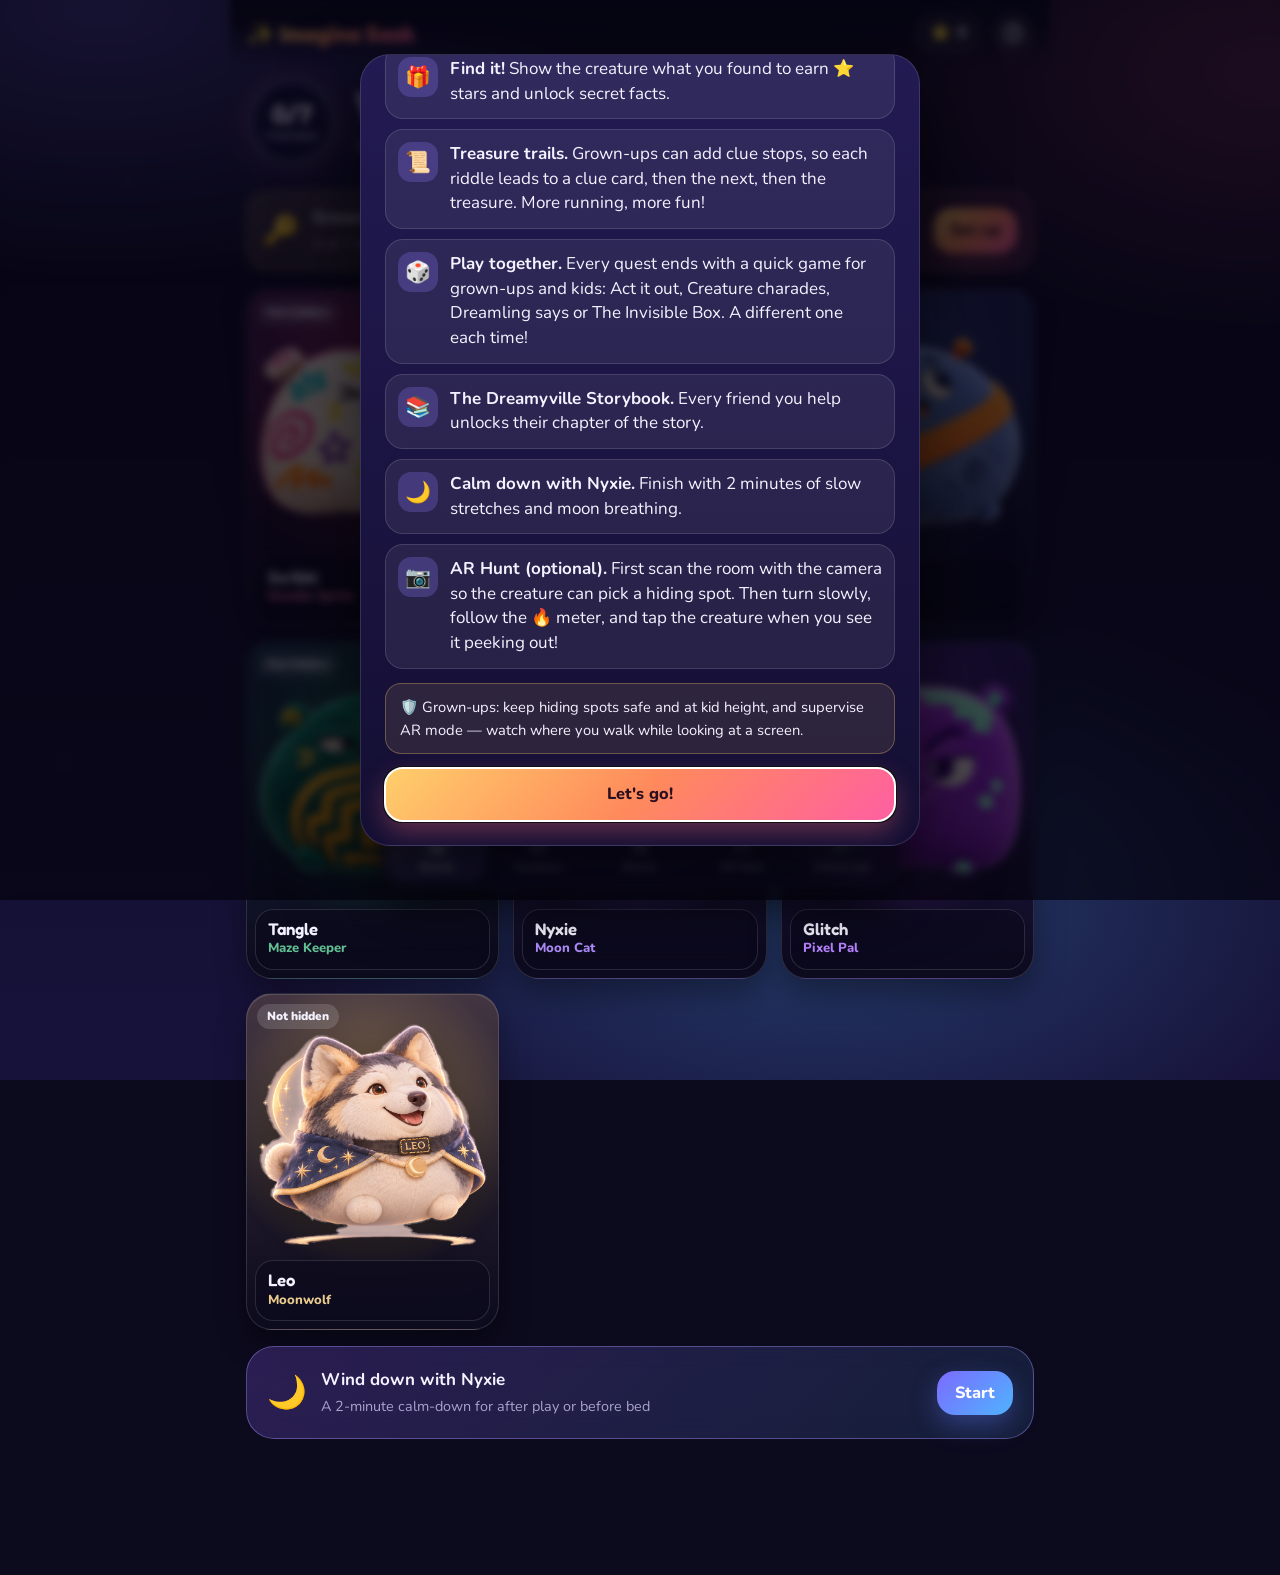
==== commit 1f85320d: "Remove Give it back, the Dream Workshop game and the Memory Book Co-Authored-By: Claude Opus 5.5 <no" ====
--- a/index.html
+++ b/index.html
@@ -55,8 +55,7 @@
       <li><span class="num">🧩</span><div><b>Solve the riddle.</b> It tells you where to look. Stuck? Tap <em>Clue</em>, then <em>Big hint</em>.</div></li>
       <li><span class="num">🎁</span><div><b>Find it!</b> Show the creature what you found to earn ⭐ stars and unlock secret facts.</div></li>
       <li><span class="num">📜</span><div><b>Treasure trails.</b> Grown-ups can add clue stops, so each riddle leads to a clue card, then the next, then the treasure. More running, more fun!</div></li>
-      <li><span class="num">🎲</span><div><b>Play together.</b> Every quest ends with a quick game for grown-ups and kids: Act it out, Creature charades, Dreamling says, The Invisible Box or the Dream Workshop. A different one each time!</div></li>
-      <li><span class="num">🧸</span><div><b>Give it back.</b> Found a treasure? Stick it back on its plush: each one has a spot.</div></li>
+      <li><span class="num">🎲</span><div><b>Play together.</b> Every quest ends with a quick game for grown-ups and kids: Act it out, Creature charades, Dreamling says or The Invisible Box. A different one each time!</div></li>
       <li><span class="num">📚</span><div><b>The Dreamyville Storybook.</b> Every friend you help unlocks their chapter of the story.</div></li>
       <li><span class="num">🌙</span><div><b>Calm down with Nyxie.</b> Finish with 2 minutes of slow stretches and moon breathing.</div></li>
       <li><span class="num">📷</span><div><b>AR Hunt (optional).</b> First scan the room with the camera so the creature can pick a hiding spot.
@@ -73,7 +72,6 @@
   <script src="js/together.js"></script>
   <script src="js/riddles.js"></script>
   <script src="js/voices.js"></script>
-  <script src="js/memories.js"></script>
   <script src="js/calm.js"></script>
   <script src="js/ar.js"></script>
   <script src="js/app.js"></script>
--- a/styles.css
+++ b/styles.css
@@ -314,15 +314,6 @@
 .trail-dots i { font-style: normal; width: 38px; height: 38px; border-radius: 50%; display: grid; place-items: center; background: var(--glass); border: 1px solid var(--line); opacity: .5; }
 .trail-dots i.on { opacity: 1; background: color-mix(in srgb, var(--c) 40%, transparent); }
 .trail-dots i.now { opacity: 1; border: 2px solid var(--c); box-shadow: 0 0 14px color-mix(in srgb, var(--c) 60%, transparent); }
-
-/* ---------- Make something / Memory Book ---------- */
-.file-btn { cursor: pointer; }
-.photo-slot img { width: 100%; max-height: 320px; object-fit: cover; border-radius: 18px; margin: 4px 0 10px; }
-.memory-grid { display: grid; grid-template-columns: repeat(3, 1fr); gap: 10px; }
-@media (max-width: 420px) { .memory-grid { grid-template-columns: repeat(2, 1fr); } }
-.memory { border: 1px solid color-mix(in srgb, var(--c, #8f7bff) 50%, transparent); background: var(--glass); border-radius: 18px; padding: 6px; display: flex; flex-direction: column; gap: 4px; }
-.memory img { width: 100%; aspect-ratio: 1; object-fit: cover; border-radius: 13px; }
-.memory span { font-size: .78rem; font-weight: 800; color: var(--muted); }
 
 /* ---------- Calm down with Nyxie ---------- */
 .calm-cta { display: flex; gap: 14px; align-items: center; margin-top: 16px; background: linear-gradient(135deg, rgba(139, 92, 246, .25), rgba(79, 179, 255, .12)); border-color: rgba(170, 150, 255, .4); }
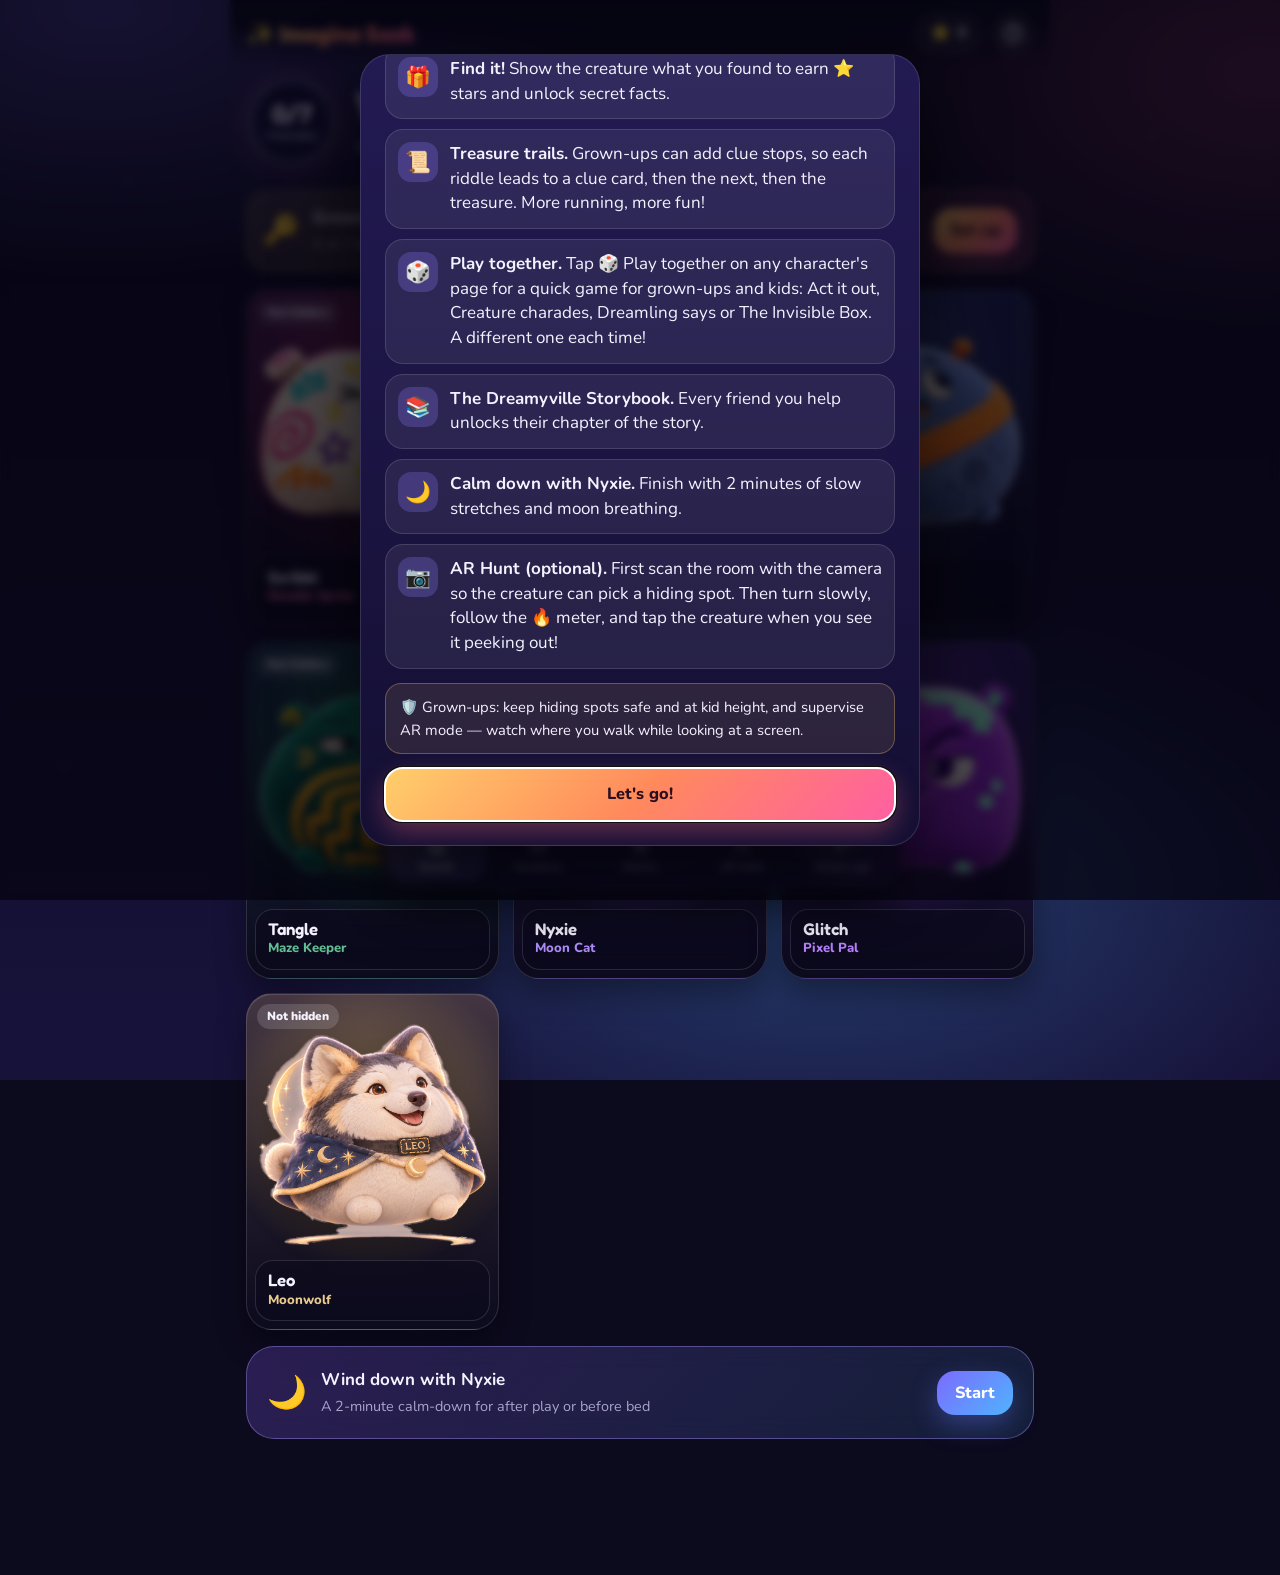
==== commit a07348d2: "Remove step 4 (Play together) from the quest; it stays on character pages Co-Authored-By: Claude Opu" ====
--- a/index.html
+++ b/index.html
@@ -55,7 +55,7 @@
       <li><span class="num">🧩</span><div><b>Solve the riddle.</b> It tells you where to look. Stuck? Tap <em>Clue</em>, then <em>Big hint</em>.</div></li>
       <li><span class="num">🎁</span><div><b>Find it!</b> Show the creature what you found to earn ⭐ stars and unlock secret facts.</div></li>
       <li><span class="num">📜</span><div><b>Treasure trails.</b> Grown-ups can add clue stops, so each riddle leads to a clue card, then the next, then the treasure. More running, more fun!</div></li>
-      <li><span class="num">🎲</span><div><b>Play together.</b> Every quest ends with a quick game for grown-ups and kids: Act it out, Creature charades, Dreamling says or The Invisible Box. A different one each time!</div></li>
+      <li><span class="num">🎲</span><div><b>Play together.</b> Tap 🎲 Play together on any character's page for a quick game for grown-ups and kids: Act it out, Creature charades, Dreamling says or The Invisible Box. A different one each time!</div></li>
       <li><span class="num">📚</span><div><b>The Dreamyville Storybook.</b> Every friend you help unlocks their chapter of the story.</div></li>
       <li><span class="num">🌙</span><div><b>Calm down with Nyxie.</b> Finish with 2 minutes of slow stretches and moon breathing.</div></li>
       <li><span class="num">📷</span><div><b>AR Hunt (optional).</b> First scan the room with the camera so the creature can pick a hiding spot.
--- a/styles.css
+++ b/styles.css
@@ -425,6 +425,15 @@
 .arrow.left { left: 12px; } .arrow.right { right: 12px; }
 @keyframes pulse { 50% { opacity: .35; } }
 
+/* Finding help */
+.ar-hint { position: absolute; z-index: 3; left: 50%; top: calc(74px + env(safe-area-inset-top)); transform: translateX(-50%); max-width: calc(100% - 28px);
+  padding: 10px 18px; border-radius: 999px; background: rgba(20, 15, 50, .78); border: 1px solid var(--line); backdrop-filter: blur(10px); -webkit-backdrop-filter: blur(10px);
+  font-family: "Fredoka", system-ui; font-size: 1.25rem; white-space: nowrap; }
+.edge-glow { position: absolute; z-index: 1; top: 0; bottom: 0; width: 26%; pointer-events: none; animation: pulse 1.1s infinite; }
+.edge-glow.left { left: 0; background: linear-gradient(90deg, color-mix(in srgb, var(--c) 75%, transparent), transparent); }
+.edge-glow.right { right: 0; background: linear-gradient(270deg, color-mix(in srgb, var(--c) 75%, transparent), transparent); }
+.arrow { font-size: 3.6rem; }
+
 /* Scan phase */
 .scan-grid { position: absolute; inset: 0; z-index: 1; pointer-events: none;
   background-image: linear-gradient(rgba(120, 220, 255, .18) 1px, transparent 1px), linear-gradient(90deg, rgba(120, 220, 255, .18) 1px, transparent 1px);
@@ -443,7 +452,7 @@
 .ar-creature .wrap { width: 100%; height: 100%; transition: transform .5s cubic-bezier(.2, 1.4, .4, 1), filter .4s; transform-origin: 50% 100%; }
 .ar-creature svg { width: 100%; height: 100%; filter: drop-shadow(0 12px 18px rgba(0,0,0,.55)); }
 .ar-creature.peek { overflow: hidden; }
-.ar-creature.peek .wrap { transform: translateY(58%) scale(.85); filter: brightness(.8); }
+.ar-creature.peek .wrap { transform: translateY(35%) scale(.95); filter: brightness(.9); }
 .ar-creature.peek::after { content: "✨"; position: absolute; left: 50%; top: 30%; font-size: 2rem; animation: pulse 1s infinite; }
 .ar-creature.found .wrap { transform: none; }
 .ar-creature.found svg, .ar-creature.found .char-img { animation: bob 2.4s ease-in-out infinite; }
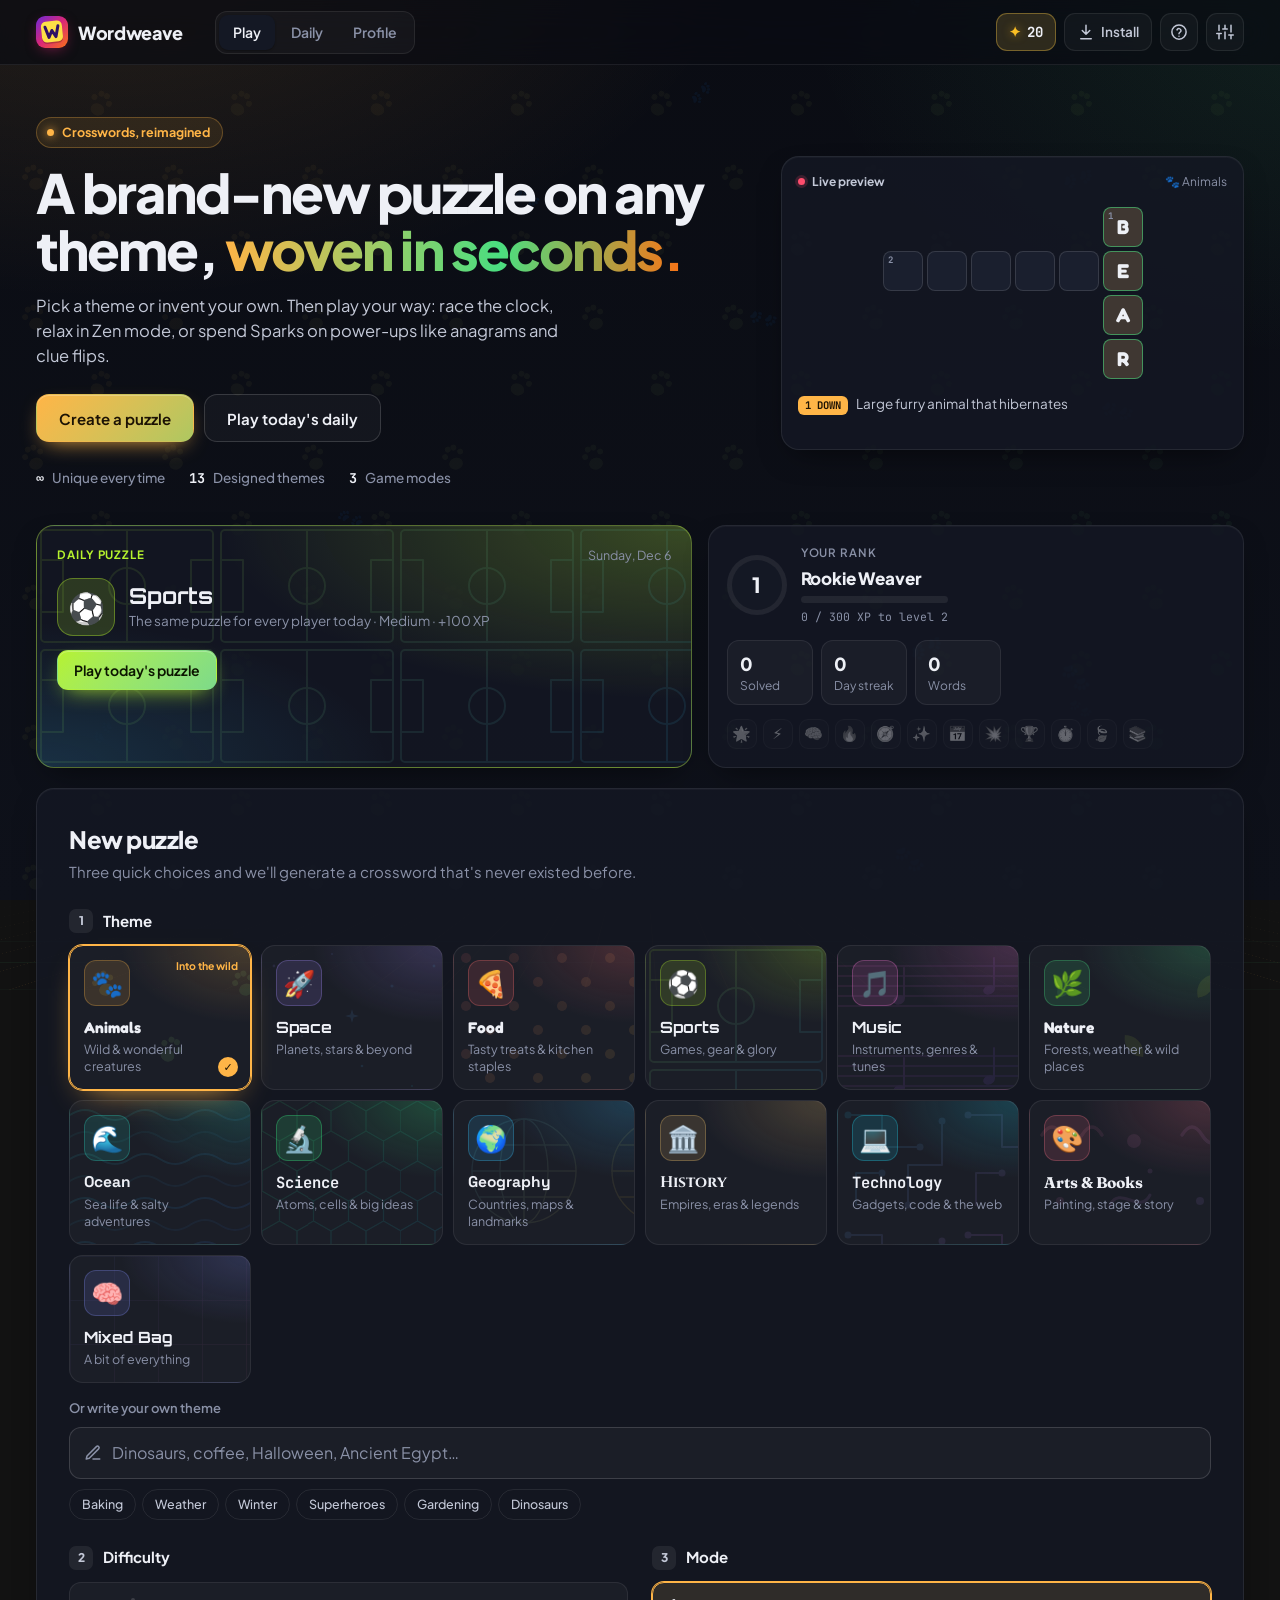
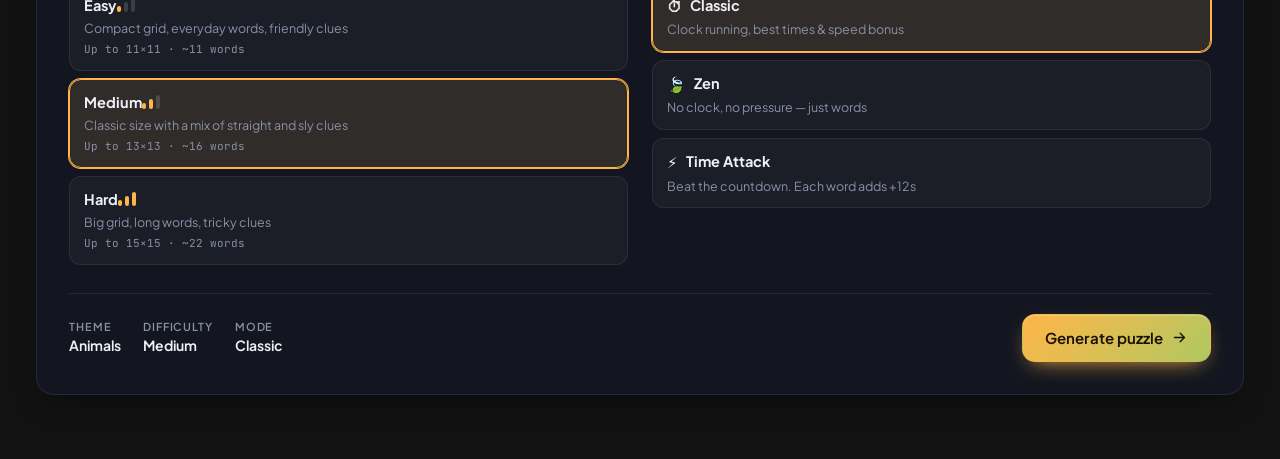
==== commit 2bdf6c57: "Professional redesign with game modes, power-ups and a profile page Design - New design system: Plus" ====
--- a/index.html
+++ b/index.html
@@ -1,79 +1,477 @@
 <!doctype html>
 <html lang="en">
 <head>
-  <meta charset="utf-8" />
-  <meta name="viewport" content="width=device-width, initial-scale=1, viewport-fit=cover" />
-  <meta name="theme-color" content="#0c0a1d" />
-  <meta name="apple-mobile-web-app-capable" content="yes" />
-  <meta name="apple-mobile-web-app-title" content="Imagine Seek" />
-  <meta name="application-name" content="Imagine Seek" />
-  <meta name="apple-mobile-web-app-status-bar-style" content="black-translucent" />
-  <title>Imagine Seek</title>
-  <link rel="icon" type="image/png" sizes="32x32" href="assets/icons/favicon-32.png" />
-  <link rel="icon" type="image/png" sizes="16x16" href="assets/icons/favicon-16.png" />
-  <link rel="apple-touch-icon" sizes="180x180" href="assets/icons/apple-touch-icon.png" />
-  <link rel="manifest" href="manifest.webmanifest" />
-  <link rel="preconnect" href="https://fonts.googleapis.com" />
-  <link rel="preconnect" href="https://fonts.gstatic.com" crossorigin />
-  <link href="https://fonts.googleapis.com/css2?family=Fredoka:wght@500;600;700&family=Nunito:wght@600;700;800;900&display=swap" rel="stylesheet" />
-  <link rel="stylesheet" href="styles.css" />
+  <meta charset="utf-8">
+  <meta name="viewport" content="width=device-width, initial-scale=1, viewport-fit=cover">
+  <title>Wordweave Crosswords</title>
+  <meta name="description" content="Generate fresh, playable crossword puzzles on any theme, at the difficulty you choose.">
+  <meta name="theme-color" content="#0a0c13">
+  <link rel="manifest" href="manifest.webmanifest">
+  <link rel="icon" href="icons/favicon.svg" type="image/svg+xml">
+  <link rel="icon" href="icons/favicon-32.png" sizes="32x32" type="image/png">
+  <link rel="apple-touch-icon" href="icons/apple-touch-icon.png">
+  <meta name="apple-mobile-web-app-capable" content="yes">
+  <meta name="mobile-web-app-capable" content="yes">
+  <meta name="apple-mobile-web-app-status-bar-style" content="black-translucent">
+  <meta name="apple-mobile-web-app-title" content="Wordweave">
+  <meta name="application-name" content="Wordweave">
+  <link rel="preconnect" href="https://fonts.googleapis.com">
+  <link rel="preconnect" href="https://fonts.gstatic.com" crossorigin>
+  <link href="https://fonts.googleapis.com/css2?family=Plus+Jakarta+Sans:wght@400;500;600;700;800&family=Orbitron:wght@600;700&family=Space+Grotesk:wght@500;700&family=JetBrains+Mono:wght@500;700&family=Cinzel:wght@600;700&family=Fredoka:wght@500;600;700&family=Fraunces:ital,opsz,wght@0,9..144,700;1,9..144,600&display=swap" rel="stylesheet">
+  <link rel="stylesheet" href="css/styles.css">
 </head>
 <body>
+  <canvas id="ambient" aria-hidden="true"></canvas>
+
+  <!-- ============ TOP BAR ============ -->
   <header class="topbar">
-    <button class="brand" data-go="home" aria-label="Imagine Seek — home">✨ <span>Imagine Seek</span></button>
-    <div class="stars" aria-label="Sparkle stars earned">⭐ <b id="starCount">0</b></div>
-    <button class="icon-btn" id="helpBtn" aria-label="How to play">
-      <svg viewBox="0 0 24 24" fill="none" stroke="currentColor" stroke-width="2.2" stroke-linecap="round"><circle cx="12" cy="12" r="9.5"/><path d="M9.5 9.3a2.6 2.6 0 0 1 5 .9c0 1.8-2.5 2.2-2.5 3.8"/><circle cx="12" cy="17.2" r=".6" fill="currentColor"/></svg>
-    </button>
+    <div class="topbar-inner">
+      <button class="brand" id="brandHome" type="button" aria-label="Wordweave home">
+        <img class="brand-mark" src="icons/favicon.svg" alt="" width="34" height="34">
+        <span class="brand-name">Wordweave</span>
+      </button>
+      <nav class="tabs" aria-label="Sections">
+        <button class="tab" type="button" data-tab="home">Play</button>
+        <button class="tab" type="button" data-tab="daily">Daily</button>
+        <button class="tab" type="button" data-tab="profile">Profile</button>
+      </nav>
+      <div class="top-actions">
+        <button class="wallet" id="wallet" type="button" title="Sparks — earn them by solving, spend them on power-ups">
+          <span class="spark" aria-hidden="true">✦</span><b id="walletAmt">0</b><span class="sr-only"> sparks</span>
+        </button>
+        <button class="icon-btn install-btn" id="installBtn" type="button" aria-label="Add to Home Screen" title="Add to Home Screen" hidden>
+          <svg viewBox="0 0 24 24" aria-hidden="true"><path d="M12 3v12M7 10l5 5 5-5M5 21h14"/></svg>
+          <span class="install-label">Install</span>
+        </button>
+        <button class="icon-btn" id="helpBtn" type="button" aria-label="How to play" title="How to play">
+          <svg viewBox="0 0 24 24" aria-hidden="true"><circle cx="12" cy="12" r="9.5"/><path d="M9.3 9.2a2.8 2.8 0 0 1 5.4 1c0 1.9-2.7 2.4-2.7 4M12 17.5v.01"/></svg>
+        </button>
+        <button class="icon-btn" id="settingsBtn" type="button" aria-label="Settings" title="Settings">
+          <svg viewBox="0 0 24 24" aria-hidden="true"><path d="M4 21v-7M4 10V3M12 21v-9M12 8V3M20 21v-5M20 12V3M1 14h6M9 8h6M17 16h6"/></svg>
+        </button>
+      </div>
+    </div>
   </header>
 
-  <main id="app"></main>
-
-  <nav class="tabbar" aria-label="Main">
-    <button data-go="home">
-      <svg viewBox="0 0 24 24" fill="none" stroke="currentColor" stroke-width="2" stroke-linecap="round" stroke-linejoin="round"><path d="M3.5 11 12 4l8.5 7"/><path d="M5.5 9.5V20h13V9.5"/><path d="M10 20v-5h4v5"/></svg>Quests</button>
-    <button data-go="journal">
-      <svg viewBox="0 0 24 24" fill="none" stroke="currentColor" stroke-width="2" stroke-linecap="round" stroke-linejoin="round"><path d="M4 5.5C6.5 4 9.5 4 12 6c2.5-2 5.5-2 8-.5V19c-2.5-1.5-5.5-1.5-8 .5-2.5-2-5.5-2-8-.5Z"/><path d="M12 6v13.5"/></svg>Creatures</button>
-    <button data-go="story">
-      <svg viewBox="0 0 24 24" fill="none" stroke="currentColor" stroke-width="2" stroke-linecap="round" stroke-linejoin="round"><path d="M6 3.5h11a1.5 1.5 0 0 1 1.5 1.5v15l-3-2-3 2-3-2-3 2V5A1.5 1.5 0 0 1 6 3.5Z"/><path d="m12 8 .9 1.8 2 .3-1.45 1.4.35 2-1.8-.95-1.8.95.35-2L9.1 10.1l2-.3Z"/></svg>Stories</button>
-    <button data-go="ar">
-      <svg viewBox="0 0 24 24" fill="none" stroke="currentColor" stroke-width="2" stroke-linecap="round" stroke-linejoin="round"><path d="M4 8V5.5A1.5 1.5 0 0 1 5.5 4H8M16 4h2.5A1.5 1.5 0 0 1 20 5.5V8M20 16v2.5a1.5 1.5 0 0 1-1.5 1.5H16M8 20H5.5A1.5 1.5 0 0 1 4 18.5V16"/><circle cx="12" cy="12" r="3.5"/></svg>AR Hunt</button>
-    <button data-go="grownup">
-      <svg viewBox="0 0 24 24" fill="none" stroke="currentColor" stroke-width="2" stroke-linecap="round" stroke-linejoin="round"><circle cx="8" cy="14" r="4"/><path d="M11 11.5 19 4M16 7l2.5 2.5M14 9l2 2"/></svg>Grown-ups</button>
+  <main>
+    <!-- ============ HOME ============ -->
+    <section id="setupView" class="view setup-view">
+      <div class="hero">
+        <div class="hero-text">
+          <p class="eyebrow"><span class="dot"></span>Crosswords, reimagined</p>
+          <h1>A brand-new puzzle on any theme, <em>woven in seconds.</em></h1>
+          <p class="hero-sub">Pick a theme or invent your own. Then play your way: race the clock, relax in Zen mode, or spend Sparks on power-ups like anagrams and clue flips.</p>
+          <div class="hero-cta">
+            <button class="btn btn-primary btn-lg" id="heroPlay" type="button">Create a puzzle</button>
+            <button class="btn btn-soft btn-lg" id="heroDaily" type="button">Play today's daily</button>
+          </div>
+          <ul class="hero-points">
+            <li><span>∞</span>Unique every time</li>
+            <li><span>13</span>Designed themes</li>
+            <li><span>3</span>Game modes</li>
+          </ul>
+        </div>
+        <div class="hero-demo card" id="heroDemo" aria-hidden="true">
+          <div class="demo-head"><span class="demo-live">Live preview</span><span class="demo-theme" id="demoTheme"></span></div>
+          <div class="demo-stage"><div class="demo-grid"></div></div>
+          <div class="demo-clue"></div>
+        </div>
+      </div>
+
+      <div id="resumeCard" class="resume-card card" hidden>
+        <div class="resume-info">
+          <span class="resume-icon" id="resumeIcon">🧩</span>
+          <div>
+            <strong>Continue where you left off</strong>
+            <span id="resumeMeta" class="muted"></span>
+          </div>
+        </div>
+        <button id="resumeBtn" class="btn btn-primary" type="button">Resume</button>
+      </div>
+
+      <div class="dash">
+        <div class="daily-card" id="dailyCard">
+          <div class="daily-top">
+            <span class="daily-label">Daily puzzle</span>
+            <span class="daily-date" id="dailyDate"></span>
+          </div>
+          <div class="daily-body">
+            <span class="daily-icon" id="dailyIcon"></span>
+            <div>
+              <strong id="dailyTheme"></strong>
+              <span class="muted" id="dailyMeta"></span>
+            </div>
+          </div>
+          <button class="btn btn-primary" id="dailyBtn" type="button">Play today's puzzle</button>
+        </div>
+        <button class="player-card card" id="playerCard" type="button" aria-label="Open your profile">
+          <div class="player-top">
+            <div class="level-ring" id="levelRing"><span id="levelNum">1</span></div>
+            <div class="player-info">
+              <span class="player-kicker">Your rank</span>
+              <span class="player-title" id="playerTitle">Rookie Weaver</span>
+              <div class="xp-bar"><div class="xp-fill" id="xpFill"></div></div>
+              <span class="xp-text" id="xpText">0 / 300 XP</span>
+            </div>
+          </div>
+          <div class="player-stats">
+            <div><b id="statSolved">0</b><span>Solved</span></div>
+            <div><b id="statStreak">0</b><span>Day streak</span></div>
+            <div><b id="statWords">0</b><span>Words</span></div>
+          </div>
+          <div class="badge-strip" id="badgeStrip"></div>
+        </button>
+      </div>
+
+      <section class="builder card" id="builder" aria-labelledby="builderTitle">
+        <header class="builder-head">
+          <div>
+            <h2 id="builderTitle">New puzzle</h2>
+            <p class="muted">Three quick choices and we'll generate a crossword that's never existed before.</p>
+          </div>
+        </header>
+
+        <div class="step">
+          <h3 class="step-title"><span class="step-num">1</span>Theme</h3>
+          <div id="themeGrid" class="theme-grid" role="radiogroup" aria-label="Theme"></div>
+          <div class="custom-theme" id="customWrap">
+            <label for="customTheme" class="custom-label">Or write your own theme</label>
+            <div class="custom-input">
+              <svg class="custom-icon" viewBox="0 0 24 24" aria-hidden="true"><path d="M12 20h9M16.5 3.5a2.1 2.1 0 0 1 3 3L7 19l-4 1 1-4z"/></svg>
+              <input id="customTheme" type="text" maxlength="40" autocomplete="off" spellcheck="true"
+                     placeholder="Dinosaurs, coffee, Halloween, Ancient Egypt…">
+              <button id="clearCustom" class="clear-btn" type="button" aria-label="Clear custom theme" hidden>×</button>
+            </div>
+            <div class="suggestions" id="suggestions" aria-label="Theme ideas"></div>
+          </div>
+        </div>
+
+        <div class="step-row">
+          <div class="step">
+            <h3 class="step-title"><span class="step-num">2</span>Difficulty</h3>
+            <div id="difficultyGrid" class="option-grid" role="radiogroup" aria-label="Difficulty"></div>
+          </div>
+          <div class="step">
+            <h3 class="step-title"><span class="step-num">3</span>Mode</h3>
+            <div id="modeGrid" class="option-grid" role="radiogroup" aria-label="Game mode"></div>
+          </div>
+        </div>
+
+        <div class="builder-foot">
+          <p class="summary" id="buildSummary"></p>
+          <button id="generateBtn" class="btn btn-primary btn-lg" type="button">
+            <span>Generate puzzle</span>
+            <svg viewBox="0 0 24 24" aria-hidden="true"><path d="M5 12h14M13 6l6 6-6 6"/></svg>
+          </button>
+        </div>
+      </section>
+    </section>
+
+    <!-- ============ LOADING ============ -->
+    <section id="loadingView" class="view loading-view" hidden>
+      <div class="loader" aria-hidden="true">
+        <span></span><span></span><span></span><span></span><span></span><span></span><span></span><span></span><span></span>
+      </div>
+      <p id="loadingText" class="loading-text">Gathering words…</p>
+    </section>
+
+    <!-- ============ GAME ============ -->
+    <section id="gameView" class="view game-view" hidden>
+      <div class="game-head">
+        <div class="title-block">
+          <button class="icon-btn back-btn" id="backBtn" type="button" aria-label="Back to home" title="Back to home">
+            <svg viewBox="0 0 24 24" aria-hidden="true"><path d="M15 5l-7 7 7 7"/></svg>
+          </button>
+          <span class="title-icon" id="puzzleIcon">🧩</span>
+          <div class="title-text">
+            <h2 id="puzzleTitle">Puzzle</h2>
+            <div class="meta">
+              <span class="chip" id="puzzleBadge">Medium</span>
+              <span class="chip chip-mode" id="modeChip">Classic</span>
+              <span class="muted" id="puzzleCount"></span>
+            </div>
+          </div>
+        </div>
+        <div class="controls">
+          <div class="timer" id="timerWrap">
+            <svg viewBox="0 0 24 24" aria-hidden="true"><circle cx="12" cy="13" r="8"/><path d="M12 9v4l2.5 2M9 2h6"/></svg>
+            <span id="timer">0:00</span>
+            <button class="mini-btn" id="pauseBtn" type="button" aria-label="Pause">
+              <svg viewBox="0 0 24 24" aria-hidden="true"><path d="M9 6v12M15 6v12"/></svg>
+            </button>
+          </div>
+          <details class="menu" id="checkMenu">
+            <summary class="btn btn-soft">Check</summary>
+            <div class="menu-pop">
+              <button type="button" data-check="letter">Check letter</button>
+              <button type="button" data-check="word">Check word</button>
+              <button type="button" data-check="puzzle">Check puzzle</button>
+              <label class="switch-row">
+                <span>Auto-check as I type</span>
+                <input type="checkbox" id="autocheck">
+                <span class="switch" aria-hidden="true"></span>
+              </label>
+            </div>
+          </details>
+          <details class="menu" id="revealMenu">
+            <summary class="btn btn-soft">Reveal</summary>
+            <div class="menu-pop">
+              <button type="button" data-reveal="letter">Reveal letter</button>
+              <button type="button" data-reveal="word">Reveal word</button>
+              <button type="button" data-reveal="puzzle" class="danger">Reveal puzzle</button>
+            </div>
+          </details>
+          <details class="menu" id="moreMenu">
+            <summary class="btn btn-soft" aria-label="More options">•••</summary>
+            <div class="menu-pop menu-right">
+              <button type="button" id="restartBtn">Clear all answers</button>
+              <button type="button" id="printBtn">Print puzzle</button>
+              <button type="button" id="newSameBtn">New puzzle, same settings</button>
+              <button type="button" id="changeBtn">Change theme or mode</button>
+            </div>
+          </details>
+        </div>
+      </div>
+
+      <div id="notice" class="notice" hidden></div>
+
+      <div class="board-layout">
+        <div class="board-col">
+          <div class="clue-bar" id="clueBar">
+            <button class="nav-btn" id="prevClue" type="button" aria-label="Previous clue">
+              <svg viewBox="0 0 24 24" aria-hidden="true"><path d="M15 5l-7 7 7 7"/></svg>
+            </button>
+            <div class="clue-bar-text" id="clueBarText" role="status" aria-live="polite"></div>
+            <button class="nav-btn speak-btn" id="speakBtn" type="button" aria-label="Read clue aloud" title="Read clue aloud">
+              <svg viewBox="0 0 24 24" aria-hidden="true"><path d="M4 9v6h4l5 4V5L8 9z"/><path d="M16.5 8.5a5 5 0 0 1 0 7"/></svg>
+            </button>
+            <button class="nav-btn" id="nextClue" type="button" aria-label="Next clue">
+              <svg viewBox="0 0 24 24" aria-hidden="true"><path d="M9 5l7 7-7 7"/></svg>
+            </button>
+          </div>
+
+          <div class="powerbar" id="powerbar" role="toolbar" aria-label="Power-ups">
+            <button class="power" type="button" data-power="anagram" title="Show this word's letters, scrambled">
+              <svg viewBox="0 0 24 24" aria-hidden="true"><path d="M16 3h5v5M4 20L21 3M21 16v5h-5M15 15l6 6M4 4l5 5"/></svg>
+              <span class="p-name">Anagram</span><span class="p-cost">✦3</span>
+            </button>
+            <button class="power" type="button" data-power="flip" title="Swap to this word's alternate clue">
+              <svg viewBox="0 0 24 24" aria-hidden="true"><path d="M21 12a9 9 0 0 1-15.5 6.2L3 16M3 12a9 9 0 0 1 15.5-6.2L21 8M21 3v5h-5M3 21v-5h5"/></svg>
+              <span class="p-name">Flip clue</span><span class="p-cost">✦1</span>
+            </button>
+            <button class="power" type="button" data-power="hint" title="Fill in the selected square">
+              <svg viewBox="0 0 24 24" aria-hidden="true"><path d="M9 18h6M10 22h4M12 2a7 7 0 0 0-4 12.7V17h8v-2.3A7 7 0 0 0 12 2z"/></svg>
+              <span class="p-name">Hint letter</span><span class="p-cost">✦5</span>
+            </button>
+            <button class="power" type="button" data-power="freeze" title="Stop the countdown for 20 seconds" hidden>
+              <svg viewBox="0 0 24 24" aria-hidden="true"><path d="M12 2v20M4.9 4.9l14.2 14.2M2 12h20M4.9 19.1L19.1 4.9"/></svg>
+              <span class="p-name">Freeze</span><span class="p-cost">✦4</span>
+            </button>
+          </div>
+          <div class="anagram-tray" id="anagramTray" hidden></div>
+
+          <div class="grid-wrap" id="gridWrap">
+            <div id="grid" class="grid" role="grid" aria-label="Crossword grid"></div>
+            <div class="pause-overlay" id="pauseOverlay" hidden>
+              <p>Paused</p>
+              <button class="btn btn-primary" id="resumePlayBtn" type="button">Resume</button>
+            </div>
+          </div>
+          <div class="combo-pop" id="comboPop" aria-hidden="true"></div>
+          <div class="progress" aria-label="Progress">
+            <div class="progress-track"><div class="progress-fill" id="progressFill"></div></div>
+            <span id="progressText">0%</span>
+          </div>
+        </div>
+        <aside class="clues-col" aria-label="Clues">
+          <div class="clue-section">
+            <h3>Across</h3>
+            <ol id="acrossList" class="clue-list"></ol>
+          </div>
+          <div class="clue-section">
+            <h3>Down</h3>
+            <ol id="downList" class="clue-list"></ol>
+          </div>
+        </aside>
+      </div>
+    </section>
+
+    <!-- ============ PROFILE ============ -->
+    <section id="profileView" class="view profile-view" hidden>
+      <div class="profile-hero card">
+        <div class="level-ring big" id="pLevelRing"><span id="pLevelNum">1</span></div>
+        <div class="profile-id">
+          <span class="player-kicker">Rank</span>
+          <h2 id="pTitle">Rookie Weaver</h2>
+          <div class="xp-bar"><div class="xp-fill" id="pXpFill"></div></div>
+          <span class="xp-text" id="pXpText"></span>
+        </div>
+        <div class="profile-wallet">
+          <span class="player-kicker">Sparks</span>
+          <b><span class="spark">✦</span> <span id="pSparks">0</span></b>
+          <span class="muted small">+2 per word · +10 per puzzle</span>
+        </div>
+      </div>
+
+      <div class="stat-tiles" id="statTiles"></div>
+
+      <div class="profile-grid">
+        <div class="card chart-card">
+          <div class="card-head"><h3>Recent solve times</h3><span class="muted small">Last 14 games</span></div>
+          <div class="chart" id="historyChart"></div>
+          <div class="legend" id="chartLegend"></div>
+        </div>
+        <div class="card">
+          <div class="card-head"><h3>Personal bests</h3></div>
+          <div class="bests" id="bests"></div>
+          <div class="card-head" style="margin-top:18px"><h3>Recent games</h3></div>
+          <ul class="history-list" id="historyList"></ul>
+        </div>
+      </div>
+
+      <div class="card">
+        <div class="card-head"><h3>Badges</h3><span class="muted small" id="badgeCount"></span></div>
+        <div class="badge-grid" id="badgeGrid"></div>
+      </div>
+
+      <div class="card">
+        <div class="card-head">
+          <h3>Wordbook</h3>
+          <span class="muted small" id="wordbookCount"></span>
+        </div>
+        <p class="muted small">Every word you solve is collected here, along with its clue.</p>
+        <input class="search" id="wordSearch" type="search" placeholder="Search your words…" autocomplete="off">
+        <div class="wordbook" id="wordbook"></div>
+      </div>
+    </section>
+  </main>
+
+  <!-- Bottom navigation (phones) -->
+  <nav class="bottom-nav" id="bottomNav" aria-label="Sections">
+    <button type="button" data-tab="home"><svg viewBox="0 0 24 24" aria-hidden="true"><path d="M3 11l9-8 9 8M5 10v10h14V10"/></svg><span>Play</span></button>
+    <button type="button" data-tab="daily"><svg viewBox="0 0 24 24" aria-hidden="true"><path d="M3 5h18v16H3zM3 10h18M8 3v4M16 3v4"/></svg><span>Daily</span></button>
+    <button type="button" data-tab="profile"><svg viewBox="0 0 24 24" aria-hidden="true"><path d="M20 21a8 8 0 0 0-16 0M12 13a5 5 0 1 0 0-10 5 5 0 0 0 0 10z"/></svg><span>Profile</span></button>
+    <button type="button" data-tab="settings"><svg viewBox="0 0 24 24" aria-hidden="true"><path d="M4 21v-7M4 10V3M12 21v-9M12 8V3M20 21v-5M20 12V3M1 14h6M9 8h6M17 16h6"/></svg><span>Settings</span></button>
   </nav>
 
-  <!-- Instructions -->
-  <dialog id="helpDialog" class="sheet">
-    <h2 style="font-size:1.8rem">How to Play</h2>
-    <p class="muted" style="margin:0">Seven squishy friends have lost their treasures. Let's help them!</p>
-    <ol class="howto">
-      <li><span class="num">🔑</span><div><b>Grown-ups hide the treasures.</b> Open <em>Grown-ups</em> and hide the creature accessories
-        inside, outside, or both: Scribbi's Rainbow Crayon, Craggle's Glow Crystal, Orbit's Moon Marble, Tangle's Golden Key, Nyxie's Wishing Star, Glitch's Power Pixel and Leo's Moon Medallion.
-        Choose where you're playing, then type where you hid each one — the app writes the riddles.</div></li>
-      <li><span class="num">👆</span><div><b>Pick a creature</b> who needs help.</div></li>
-      <li><span class="num">🏃</span><div><b>Spin for a challenge</b> — Physical, Mental, Teamwork or Kindness — and turn the dial from Easy to Super. Harder challenges earn bonus ⭐!</div></li>
-      <li><span class="num">🧩</span><div><b>Solve the riddle.</b> It tells you where to look. Stuck? Tap <em>Clue</em>, then <em>Big hint</em>.</div></li>
-      <li><span class="num">🎁</span><div><b>Find it!</b> Show the creature what you found to earn ⭐ stars and unlock secret facts.</div></li>
-      <li><span class="num">📜</span><div><b>Treasure trails.</b> Grown-ups can add clue stops, so each riddle leads to a clue card, then the next, then the treasure. More running, more fun!</div></li>
-      <li><span class="num">🎲</span><div><b>Play together.</b> Tap 🎲 Play together on any character's page for a quick game for grown-ups and kids: Act it out, Creature charades, Dreamling says or The Invisible Box. A different one each time!</div></li>
-      <li><span class="num">📚</span><div><b>The Dreamyville Storybook.</b> Every friend you help unlocks their chapter of the story.</div></li>
-      <li><span class="num">🌙</span><div><b>Calm down with Nyxie.</b> Finish with 2 minutes of slow stretches and moon breathing.</div></li>
-      <li><span class="num">📷</span><div><b>AR Hunt (optional).</b> First scan the room with the camera so the creature can pick a hiding spot.
-        Then turn slowly, follow the 🔥 meter, and tap the creature when you see it peeking out!</div></li>
-    </ol>
-    <p class="safety">🛡️ Grown-ups: keep hiding spots safe and at kid height, and supervise AR mode — watch where you walk while looking at a screen.</p>
-    <button class="btn primary block" id="helpClose">Let's go!</button>
-  </dialog>
-
-  <script src="js/art.js"></script>
-  <script src="js/data.js"></script>
-  <script src="js/challenges.js"></script>
-  <script src="js/story.js"></script>
-  <script src="js/together.js"></script>
-  <script src="js/riddles.js"></script>
-  <script src="js/voices.js"></script>
-  <script src="js/calm.js"></script>
-  <script src="js/ar.js"></script>
+  <div class="keyboard" id="keyboard" hidden aria-label="On-screen keyboard"></div>
+
+  <!-- ============ SETTINGS DRAWER ============ -->
+  <div class="scrim" id="scrim" hidden></div>
+  <aside class="drawer" id="settingsDrawer" aria-labelledby="settingsTitle" aria-hidden="true">
+    <div class="drawer-head">
+      <h2 id="settingsTitle">Settings</h2>
+      <button class="icon-btn" id="settingsClose" type="button" aria-label="Close settings">×</button>
+    </div>
+    <div class="drawer-body">
+      <p class="group-label">Appearance</p>
+      <div class="segmented" id="schemeSeg" role="radiogroup" aria-label="Color scheme">
+        <button type="button" data-scheme="dark">Dark</button>
+        <button type="button" data-scheme="light">Light</button>
+      </div>
+      <label class="setting"><span><b>Calm mode</b><small>Fewer animations and background effects</small></span><input type="checkbox" data-setting="calm"><i class="switch"></i></label>
+
+      <p class="group-label">Sound</p>
+      <label class="setting"><span><b>Sound effects</b><small>Themed clicks, chimes and fanfares</small></span><input type="checkbox" data-setting="sound"><i class="switch"></i></label>
+      <label class="setting"><span><b>Ambient music</b><small>Generated, theme-matched background music</small></span><input type="checkbox" data-setting="music"><i class="switch"></i></label>
+      <label class="setting"><span><b>Read clues aloud</b><small>Speak each clue when you move to it</small></span><input type="checkbox" data-setting="tts"><i class="switch"></i></label>
+
+      <p class="group-label">Gameplay</p>
+      <label class="setting"><span><b>Skip filled squares</b><small>Typing jumps over letters you've already entered</small></span><input type="checkbox" data-setting="skipFilled"><i class="switch"></i></label>
+      <label class="setting"><span><b>Always auto-check</b><small>Flag wrong letters as you type, on every difficulty</small></span><input type="checkbox" data-setting="autocheckAll"><i class="switch"></i></label>
+      <label class="setting"><span><b>Show timer</b><small>Hide the clock in Classic mode if it stresses you out</small></span><input type="checkbox" data-setting="showTimer"><i class="switch"></i></label>
+
+      <p class="group-label">Data</p>
+      <button class="btn btn-ghost danger-btn" id="resetBtn" type="button">Reset all progress</button>
+      <p class="muted small">Progress is stored on this device only.</p>
+    </div>
+  </aside>
+
+  <!-- ============ MODALS ============ -->
+  <div class="modal" id="winModal" hidden role="dialog" aria-modal="true" aria-labelledby="winTitle">
+    <div class="modal-card">
+      <div class="win-burst" aria-hidden="true">🎉</div>
+      <h2 id="winTitle">Puzzle solved!</h2>
+      <p class="muted" id="winSub"></p>
+      <div class="win-stats">
+        <div><span class="stat-num" id="winTime">0:00</span><span class="stat-label" id="winTimeLabel">Time</span></div>
+        <div><span class="stat-num" id="winWords">0</span><span class="stat-label">Words</span></div>
+        <div><span class="stat-num" id="winHelp">0</span><span class="stat-label">Helps</span></div>
+      </div>
+      <div class="emoji-grid" id="emojiGrid" aria-hidden="true"></div>
+      <p class="win-best" id="winBest"></p>
+      <div class="win-xp" id="winXp">
+        <div class="win-xp-top"><span class="xp-gain" id="xpGain">+0 XP</span><span class="xp-level" id="winLevel"></span></div>
+        <div class="xp-bar big"><div class="xp-fill" id="winXpFill"></div></div>
+        <div class="xp-breakdown" id="xpBreakdown"></div>
+      </div>
+      <div class="win-badges" id="winBadges"></div>
+      <div class="modal-actions">
+        <button class="btn btn-primary" id="winAgain" type="button">Play another</button>
+        <button class="btn btn-soft" id="shareBtn" type="button">
+          <svg viewBox="0 0 24 24" aria-hidden="true"><path d="M4 12v7a1 1 0 0 0 1 1h14a1 1 0 0 0 1-1v-7M16 6l-4-4-4 4M12 2v14"/></svg>Share result
+        </button>
+        <button class="btn btn-ghost" id="winChange" type="button">Home</button>
+        <button class="btn btn-ghost" id="winView" type="button">View grid</button>
+      </div>
+    </div>
+  </div>
+
+  <div class="modal" id="helpModal" hidden role="dialog" aria-modal="true" aria-labelledby="helpTitle">
+    <div class="modal-card help-card">
+      <h2 id="helpTitle">How to play</h2>
+      <ul class="help-list">
+        <li><strong>Tap or click</strong> a square to select it; tap again to switch between Across and Down. <strong>Type</strong> to fill letters.</li>
+        <li><strong>Keyboard:</strong> arrows move, <kbd>Space</kbd> switches direction, <kbd>Tab</kbd> jumps to the next clue, <kbd>Backspace</kbd> erases.</li>
+        <li><strong>Modes:</strong> <em>Classic</em> tracks your time, <em>Zen</em> hides the clock, and <em>Time Attack</em> is a countdown where every solved word adds seconds.</li>
+        <li><strong>Sparks ✦</strong> are earned as you solve. Spend them on power-ups: <em>Anagram</em> shows a word's letters scrambled, <em>Flip clue</em> swaps to an alternate clue, <em>Hint letter</em> fills a square, <em>Freeze</em> stops the countdown.</li>
+        <li><strong>Combos:</strong> solve words quickly in a row for bonus XP.</li>
+        <li>Every solved word goes into your <strong>Wordbook</strong> on the Profile page. Share your result when you finish!</li>
+      </ul>
+      <div class="modal-actions">
+        <button class="btn btn-primary" id="helpClose" type="button">Got it</button>
+      </div>
+    </div>
+  </div>
+
+  <div class="modal" id="installModal" hidden role="dialog" aria-modal="true" aria-labelledby="installTitle">
+    <div class="modal-card help-card">
+      <img class="install-icon" src="icons/icon-192.png" alt="" width="84" height="84">
+      <h2 id="installTitle">Add to Home Screen</h2>
+      <p class="muted install-sub">Get Wordweave as an app with its own icon — it opens full-screen and works offline.</p>
+      <div class="install-steps" id="installSteps"></div>
+      <div class="modal-actions">
+        <button class="btn btn-primary" id="installClose" type="button">Got it</button>
+      </div>
+    </div>
+  </div>
+
+  <div class="modal" id="confirmModal" hidden role="dialog" aria-modal="true" aria-labelledby="confirmTitle">
+    <div class="modal-card">
+      <h2 id="confirmTitle">Are you sure?</h2>
+      <p class="muted" id="confirmText"></p>
+      <div class="modal-actions">
+        <button class="btn btn-primary" id="confirmYes" type="button">Yes</button>
+        <button class="btn btn-ghost" id="confirmNo" type="button">Cancel</button>
+      </div>
+    </div>
+  </div>
+
+  <div class="toast" id="toast" role="status" aria-live="polite"></div>
+  <canvas id="confetti" aria-hidden="true"></canvas>
+
+  <!-- Print layout -->
+  <div class="print-sheet" id="printSheet" aria-hidden="true"></div>
+
+  <script src="js/config.js"></script>
+  <script src="js/skins.js"></script>
+  <script src="js/ambient.js"></script>
+  <script src="js/sound.js"></script>
+  <script src="js/progress.js"></script>
+  <script src="js/demo.js"></script>
+  <script src="js/wordbank.js"></script>
+  <script src="js/generator.js"></script>
+  <script src="js/custom-theme.js"></script>
   <script src="js/app.js"></script>
 </body>
 </html>
--- a/css/styles.css
+++ b/css/styles.css
@@ -0,0 +1,790 @@
+/* ==========================================================
+   Wordweave — design system & components
+   Skins (js/skins.js) provide: --a1 --a2 --a3 --on-accent --font-skin --motif
+   ========================================================== */
+:root {
+  --a1: #818cf8; --a2: #f472b6; --a3: #34d399; --on-accent: #0b0b24;
+  --font-skin: 'Plus Jakarta Sans', system-ui, sans-serif;
+  --motif: none;
+
+  --font-ui: 'Plus Jakarta Sans', system-ui, -apple-system, 'Segoe UI', Roboto, sans-serif;
+  --font-display: 'Plus Jakarta Sans', system-ui, sans-serif;
+  --font-mono: 'JetBrains Mono', ui-monospace, SFMono-Regular, Menlo, monospace;
+
+  /* dark (default) */
+  --bg: #0a0c13;
+  --bg-2: #0e111a;
+  --surface: rgba(20, 24, 36, .82);
+  --surface-solid: #141824;
+  --surface-2: rgba(255, 255, 255, .035);
+  --surface-3: rgba(255, 255, 255, .07);
+  --line: rgba(255, 255, 255, .08);
+  --line-2: rgba(255, 255, 255, .15);
+  --ink: #eef0f6;
+  --ink-2: #c3c8d7;
+  --muted: #8a91a7;
+  --cell: #1a1f2e;
+  --cell-line: rgba(255, 255, 255, .12);
+  --wrong: #ff5c74;
+  --good: #34d399;
+  --accent-ink: var(--a1);
+  --shadow-sm: 0 1px 2px rgba(0, 0, 0, .3);
+  --shadow: 0 12px 32px -14px rgba(0, 0, 0, .65), 0 1px 0 rgba(255, 255, 255, .03) inset;
+  --shadow-lg: 0 30px 70px -24px rgba(0, 0, 0, .8);
+  --ambient-opacity: .55;
+  --motif-opacity: .045;
+  --floor-opacity: .16;
+  /* chart categorical slots (validated: blue / orange / aqua) */
+  --c-easy: #3987e5; --c-medium: #d95926; --c-hard: #199e70;
+
+  --radius: 18px;
+  --radius-sm: 12px;
+  --cell-size: 40px;
+  --gap: 3px;
+  --topbar-h: 64px;
+  color-scheme: dark;
+}
+:root[data-theme="light"] {
+  --bg: #f3f4f8;
+  --bg-2: #eceef4;
+  --surface: rgba(255, 255, 255, .86);
+  --surface-solid: #ffffff;
+  --surface-2: rgba(15, 20, 45, .028);
+  --surface-3: rgba(15, 20, 45, .06);
+  --line: rgba(15, 20, 45, .09);
+  --line-2: rgba(15, 20, 45, .17);
+  --ink: #11152a;
+  --ink-2: #3a405c;
+  --muted: #646b86;
+  --cell: #ffffff;
+  --cell-line: rgba(15, 20, 45, .2);
+  --wrong: #e11d48;
+  --good: #059669;
+  --accent-ink: color-mix(in srgb, var(--a1) 52%, #0d1124);
+  --shadow-sm: 0 1px 2px rgba(20, 30, 70, .08);
+  --shadow: 0 12px 30px -16px rgba(20, 30, 70, .28), 0 1px 2px rgba(20, 30, 70, .05);
+  --shadow-lg: 0 30px 70px -24px rgba(20, 30, 70, .35);
+  --ambient-opacity: .38;
+  --motif-opacity: .06;
+  --floor-opacity: .08;
+  --c-easy: #2a78d6; --c-medium: #eb6834; --c-hard: #1baf7a;
+  color-scheme: light;
+}
+/* elements carrying their own skin recompute the derived accent */
+[data-skin] { --accent-ink: var(--a1); }
+:root[data-theme="light"][data-skin], :root[data-theme="light"] [data-skin] { --accent-ink: color-mix(in srgb, var(--a1) 52%, #0d1124); }
+
+* { box-sizing: border-box; }
+html { -webkit-text-size-adjust: 100%; scroll-padding-top: calc(var(--topbar-h) + 12px); }
+body {
+  margin: 0; min-height: 100vh; overflow-x: hidden;
+  font-family: var(--font-ui); font-size: 15px; color: var(--ink); line-height: 1.5;
+  -webkit-font-smoothing: antialiased;
+  background:
+    radial-gradient(1000px 600px at 8% -10%, color-mix(in srgb, var(--a1) 13%, transparent), transparent 65%),
+    radial-gradient(900px 600px at 105% 0%, color-mix(in srgb, var(--a2) 10%, transparent), transparent 60%),
+    linear-gradient(180deg, var(--bg), var(--bg-2));
+  background-attachment: fixed;
+}
+body::before {
+  content: ''; position: fixed; inset: 0; z-index: 0; pointer-events: none;
+  background: linear-gradient(135deg, var(--a1), var(--a2));
+  -webkit-mask: var(--motif) repeat; mask: var(--motif) repeat;
+  opacity: var(--motif-opacity);
+}
+body::after {
+  content: ''; position: fixed; left: -50%; right: -50%; bottom: -10vh; height: 50vh; z-index: 0; pointer-events: none;
+  background:
+    repeating-linear-gradient(90deg, color-mix(in srgb, var(--a1) 55%, transparent) 0 1px, transparent 1px 72px),
+    repeating-linear-gradient(0deg, color-mix(in srgb, var(--a2) 45%, transparent) 0 1px, transparent 1px 72px);
+  transform: perspective(420px) rotateX(64deg); transform-origin: bottom;
+  -webkit-mask-image: linear-gradient(to top, #000 5%, transparent 80%); mask-image: linear-gradient(to top, #000 5%, transparent 80%);
+  opacity: var(--floor-opacity);
+  animation: floor 8s linear infinite;
+}
+@keyframes floor { to { background-position: 0 0, 0 72px; } }
+#ambient { position: fixed; inset: 0; width: 100%; height: 100%; z-index: 0; pointer-events: none; opacity: var(--ambient-opacity); }
+body.in-game #ambient { opacity: calc(var(--ambient-opacity) * .5); }
+body.in-game::after, body.calm::after { opacity: 0; }
+body.calm #ambient { display: none; }
+body.calm *, body.calm *::before, body.calm *::after { animation-duration: .01ms !important; animation-iteration-count: 1 !important; }
+
+button { font: inherit; color: inherit; }
+[hidden] { display: none !important; }
+.muted { color: var(--muted); }
+.small { font-size: 12.5px; }
+.sr-only { position: absolute; width: 1px; height: 1px; overflow: hidden; clip: rect(0 0 0 0); white-space: nowrap; }
+svg { width: 1em; height: 1em; fill: none; stroke: currentColor; stroke-width: 2; stroke-linecap: round; stroke-linejoin: round; flex: none; }
+:focus-visible { outline: 2px solid var(--a1); outline-offset: 2px; }
+.empty { color: var(--muted); font-size: 14px; text-align: center; padding: 18px 8px; margin: 0; list-style: none; }
+
+.card {
+  background: var(--surface); border: 1px solid var(--line); border-radius: var(--radius);
+  box-shadow: var(--shadow);
+  -webkit-backdrop-filter: blur(14px) saturate(130%); backdrop-filter: blur(14px) saturate(130%);
+}
+
+/* ---------- Top bar ---------- */
+.topbar {
+  position: sticky; top: 0; z-index: 30;
+  background: color-mix(in srgb, var(--bg) 72%, transparent);
+  -webkit-backdrop-filter: blur(16px) saturate(140%); backdrop-filter: blur(16px) saturate(140%);
+  border-bottom: 1px solid var(--line);
+  padding-top: env(safe-area-inset-top);
+}
+.topbar-inner {
+  display: flex; align-items: center; gap: 16px; height: var(--topbar-h);
+  max-width: 1280px; margin: 0 auto; padding: 0 max(clamp(16px, 4vw, 36px), env(safe-area-inset-right)) 0 max(clamp(16px, 4vw, 36px), env(safe-area-inset-left));
+}
+.brand { display: flex; align-items: center; gap: 10px; background: none; border: 0; padding: 4px; margin-left: -4px; cursor: pointer; border-radius: 10px; }
+.brand-mark { width: 32px; height: 32px; border-radius: 9px; box-shadow: 0 4px 14px -4px rgba(219, 39, 119, .55); }
+.brand-name { font-weight: 800; font-size: 18px; letter-spacing: -.02em; }
+.tabs { display: flex; gap: 2px; padding: 3px; margin-left: 12px; border-radius: 12px; background: var(--surface-2); border: 1px solid var(--line); }
+.tab { border: 0; background: none; padding: 7px 14px; border-radius: 9px; font-weight: 600; font-size: 14px; color: var(--muted); cursor: pointer; transition: color .15s, background .15s; }
+.tab:hover { color: var(--ink); }
+.tab[aria-current] { background: var(--surface-solid); color: var(--ink); box-shadow: var(--shadow-sm); }
+.top-actions { margin-left: auto; display: flex; align-items: center; gap: 8px; }
+.icon-btn {
+  width: 38px; height: 38px; border-radius: 11px; display: grid; place-items: center; cursor: pointer;
+  background: var(--surface-2); border: 1px solid var(--line); color: var(--ink-2);
+  transition: background .15s, border-color .15s, color .15s;
+}
+.icon-btn:hover { background: var(--surface-3); color: var(--ink); border-color: var(--line-2); }
+.icon-btn svg { width: 18px; height: 18px; }
+.install-btn { width: auto; padding: 0 12px; display: flex; gap: 6px; font-size: 13.5px; font-weight: 600; }
+.wallet {
+  display: inline-flex; align-items: center; gap: 6px; height: 38px; padding: 0 12px; border-radius: 11px; cursor: pointer;
+  background: color-mix(in srgb, #fbbf24 12%, var(--surface-2)); border: 1px solid color-mix(in srgb, #fbbf24 30%, var(--line));
+  font-family: var(--font-mono); font-weight: 700; font-size: 14px;
+}
+.spark { color: #fbbf24; text-shadow: 0 0 10px rgba(251, 191, 36, .6); }
+:root[data-theme="light"] .spark { color: #d97706; text-shadow: none; }
+.wallet.bump { animation: bump .5s cubic-bezier(.3, 1.6, .5, 1); }
+.wallet.spend { animation: spend .4s ease; }
+@keyframes bump { 40% { transform: scale(1.18); box-shadow: 0 0 22px -4px #fbbf24; } }
+@keyframes spend { 30% { transform: translateY(2px) scale(.94); } }
+
+main { position: relative; z-index: 1; max-width: 1280px; margin: 0 auto; padding: 24px clamp(16px, 4vw, 36px) 64px; }
+.view { animation: fadeUp .35s cubic-bezier(.2, .8, .2, 1) both; }
+@keyframes fadeUp { from { opacity: 0; transform: translateY(8px); } }
+
+/* ---------- Buttons ---------- */
+.btn {
+  position: relative; display: inline-flex; align-items: center; justify-content: center; gap: 8px;
+  height: 40px; padding: 0 16px; border-radius: 11px; border: 1px solid transparent; cursor: pointer;
+  font-weight: 650; font-size: 14px; line-height: 1; white-space: nowrap; user-select: none;
+  transition: transform .1s ease, background .15s, border-color .15s, box-shadow .15s, filter .15s;
+}
+.btn:active { transform: translateY(1px); }
+.btn svg { width: 17px; height: 17px; }
+.btn-lg { height: 48px; padding: 0 22px; font-size: 15px; border-radius: 13px; }
+.btn-primary {
+  background: linear-gradient(135deg, var(--a1), color-mix(in srgb, var(--a1) 55%, var(--a2)));
+  color: var(--on-accent); box-shadow: 0 8px 22px -10px var(--a1), inset 0 1px 0 rgba(255, 255, 255, .25);
+}
+.btn-primary:hover { filter: brightness(1.06); }
+.btn-soft { background: var(--surface-2); border-color: var(--line-2); color: var(--ink); }
+.btn-soft:hover { background: var(--surface-3); }
+.btn-ghost { background: transparent; color: var(--ink-2); }
+.btn-ghost:hover { background: var(--surface-2); color: var(--ink); }
+.danger-btn { color: var(--wrong); border-color: color-mix(in srgb, var(--wrong) 35%, transparent); width: 100%; }
+
+/* ---------- Home: hero ---------- */
+.hero { display: grid; grid-template-columns: minmax(0, 1.2fr) minmax(0, .8fr); gap: clamp(24px, 4vw, 56px); align-items: center; padding: clamp(8px, 3vw, 28px) 0 clamp(24px, 3vw, 36px); }
+.eyebrow {
+  display: inline-flex; align-items: center; gap: 8px; margin: 0 0 16px; padding: 5px 12px 5px 10px; border-radius: 999px;
+  font-size: 12.5px; font-weight: 700; color: var(--accent-ink);
+  background: color-mix(in srgb, var(--a1) 10%, transparent); border: 1px solid color-mix(in srgb, var(--a1) 28%, transparent);
+}
+.eyebrow .dot { width: 7px; height: 7px; border-radius: 50%; background: var(--a1); box-shadow: 0 0 10px var(--a1); }
+.hero h1 { font-size: clamp(30px, 4.6vw, 54px); line-height: 1.06; letter-spacing: -.035em; font-weight: 800; margin: 0; }
+.hero h1 em {
+  font-style: normal; background: linear-gradient(90deg, var(--a1), var(--a2) 60%, var(--a3));
+  -webkit-background-clip: text; background-clip: text; color: transparent;
+}
+.hero-sub { color: var(--ink-2); font-size: 16.5px; margin: 16px 0 0; max-width: 540px; }
+.hero-cta { display: flex; flex-wrap: wrap; gap: 10px; margin-top: 26px; }
+.hero-points { display: flex; flex-wrap: wrap; gap: 8px 24px; list-style: none; padding: 0; margin: 26px 0 0; color: var(--muted); font-size: 13.5px; font-weight: 500; }
+.hero-points li { display: flex; align-items: center; gap: 8px; }
+.hero-points span { font-family: var(--font-mono); font-weight: 700; color: var(--ink); }
+
+.hero-demo { --demo-cell: clamp(30px, 3.2vw, 40px); padding: 16px 16px 14px; display: flex; flex-direction: column; gap: 12px; min-height: 280px; }
+.demo-head { display: flex; justify-content: space-between; align-items: center; gap: 8px; font-size: 12px; }
+.demo-live { display: inline-flex; align-items: center; gap: 7px; font-weight: 700; color: var(--ink-2); }
+.demo-live::before { content: ''; width: 7px; height: 7px; border-radius: 50%; background: #ff4d6d; box-shadow: 0 0 0 3px rgba(255, 77, 109, .18); animation: blink 1.4s ease-in-out infinite; }
+@keyframes blink { 50% { opacity: .35; } }
+.demo-theme { color: var(--muted); white-space: nowrap; overflow: hidden; text-overflow: ellipsis; }
+.demo-stage { flex: 1; display: grid; place-items: center; min-height: 180px; transition: opacity .4s, transform .4s; }
+.hero-demo.fade .demo-stage { opacity: 0; transform: scale(.96); }
+.demo-grid { display: grid; gap: 4px; }
+.demo-cell {
+  position: relative; width: var(--demo-cell); height: var(--demo-cell); border-radius: 8px;
+  background: var(--cell); border: 1px solid var(--cell-line);
+  display: grid; place-items: center; font-family: var(--font-skin); font-weight: 700; font-size: calc(var(--demo-cell) * .5);
+  transition: background .2s, border-color .2s, transform .2s;
+}
+.demo-cell.empty { background: transparent; border-color: transparent; }
+.demo-cell i { position: absolute; top: 2px; left: 4px; font-style: normal; font-family: var(--font-mono); font-size: 9px; color: var(--muted); }
+.demo-cell.hl { background: color-mix(in srgb, var(--a1) 16%, var(--cell)); border-color: color-mix(in srgb, var(--a1) 45%, transparent); }
+.demo-cell.cur { background: color-mix(in srgb, var(--a1) 38%, var(--cell)); border-color: var(--a1); transform: scale(1.06); }
+.demo-cell.pop span { animation: popIn .22s cubic-bezier(.3, 1.6, .5, 1); }
+.demo-cell.ok { border-color: color-mix(in srgb, var(--a2) 55%, transparent); }
+.hero-demo.solved .demo-cell:not(.empty) { animation: wave .8s ease both; }
+.demo-clue { min-height: 40px; font-size: 13.5px; color: var(--ink-2); line-height: 1.4; }
+.demo-clue b { display: inline-block; margin-right: 8px; padding: 2px 7px; border-radius: 6px; font-family: var(--font-mono); font-size: 10.5px; background: var(--a1); color: var(--on-accent); }
+
+/* ---------- Home: resume, daily, player ---------- */
+.resume-card { display: flex; align-items: center; justify-content: space-between; gap: 16px; flex-wrap: wrap; padding: 14px 16px; margin-bottom: 16px; border-left: 3px solid var(--a1); }
+.resume-info { display: flex; align-items: center; gap: 12px; min-width: 0; }
+.resume-info > div { display: flex; flex-direction: column; min-width: 0; }
+.resume-info strong { font-size: 15px; }
+.resume-info .muted { font-size: 13px; }
+.resume-icon { font-size: 26px; }
+
+.dash { display: grid; grid-template-columns: minmax(0, 1.1fr) minmax(0, .9fr); gap: 16px; margin-bottom: 20px; }
+.daily-card {
+  position: relative; overflow: hidden; isolation: isolate; border-radius: var(--radius); padding: 20px;
+  display: flex; flex-direction: column; gap: 14px;
+  border: 1px solid color-mix(in srgb, var(--a1) 35%, var(--line));
+  background:
+    radial-gradient(120% 120% at 100% 0%, color-mix(in srgb, var(--a1) 24%, transparent), transparent 60%),
+    radial-gradient(90% 100% at 0% 100%, color-mix(in srgb, var(--a2) 16%, transparent), transparent 60%),
+    var(--surface);
+  box-shadow: var(--shadow);
+}
+.daily-card::before { content: ''; position: absolute; inset: 0; z-index: -1; background: linear-gradient(135deg, var(--a1), var(--a2)); -webkit-mask: var(--motif) repeat; mask: var(--motif) repeat; opacity: .1; }
+.daily-top { display: flex; justify-content: space-between; align-items: center; gap: 10px; font-size: 12.5px; }
+.daily-label { font-weight: 700; color: var(--accent-ink); text-transform: uppercase; letter-spacing: .08em; font-size: 11.5px; }
+.daily-date { color: var(--muted); }
+.daily-body { display: flex; align-items: center; gap: 14px; }
+.daily-body > div { display: flex; flex-direction: column; gap: 3px; min-width: 0; }
+.daily-body strong { font-family: var(--font-skin); font-size: 22px; line-height: 1.15; }
+.daily-body .muted { font-size: 13.5px; }
+.daily-icon {
+  font-size: 30px; width: 58px; height: 58px; flex: none; display: grid; place-items: center; border-radius: 16px;
+  background: color-mix(in srgb, var(--a1) 16%, transparent); border: 1px solid color-mix(in srgb, var(--a1) 38%, transparent);
+}
+.daily-card .btn { align-self: flex-start; }
+.daily-card.done .daily-label::after { content: ' · Solved ✓'; color: var(--good); }
+
+.player-card { display: flex; flex-direction: column; gap: 14px; padding: 18px; text-align: left; cursor: pointer; font: inherit; color: inherit; transition: border-color .15s, transform .15s; }
+.player-card:hover { border-color: var(--line-2); transform: translateY(-1px); }
+.player-top { display: flex; align-items: center; gap: 14px; }
+.level-ring {
+  --p: 0; position: relative; flex: none; width: 60px; height: 60px; border-radius: 50%; display: grid; place-items: center;
+  background: conic-gradient(var(--a1) calc(var(--p) * 1%), var(--surface-3) 0);
+}
+.level-ring::before { content: ''; position: absolute; inset: 5px; border-radius: 50%; background: var(--surface-solid); }
+.level-ring span { position: relative; font-weight: 800; font-size: 21px; }
+.level-ring.big { width: 84px; height: 84px; }
+.level-ring.big::before { inset: 7px; }
+.level-ring.big span { font-size: 30px; }
+.player-info { flex: 1; min-width: 0; display: flex; flex-direction: column; gap: 5px; }
+.player-kicker { font-size: 11.5px; font-weight: 600; text-transform: uppercase; letter-spacing: .08em; color: var(--muted); }
+.player-title { font-weight: 800; font-size: 17px; letter-spacing: -.01em; }
+.xp-bar { height: 7px; border-radius: 999px; background: var(--surface-3); overflow: hidden; }
+.xp-bar.big { height: 10px; }
+.xp-fill { height: 100%; width: 0; border-radius: inherit; background: linear-gradient(90deg, var(--a2), var(--a1)); transition: width .7s cubic-bezier(.2, .8, .2, 1); }
+.xp-text { font-family: var(--font-mono); font-size: 11.5px; color: var(--muted); }
+.player-stats { display: grid; grid-template-columns: repeat(3, 1fr); gap: 8px; }
+.player-stats > div { display: flex; flex-direction: column; padding: 9px 12px; border-radius: 12px; background: var(--surface-2); border: 1px solid var(--line); }
+.player-stats b { font-size: 18px; font-weight: 800; }
+.player-stats span { font-size: 12px; color: var(--muted); }
+.badge-strip { display: flex; flex-wrap: wrap; gap: 6px; }
+.badge-chip { width: 30px; height: 30px; display: grid; place-items: center; border-radius: 9px; font-size: 15px; background: var(--surface-2); border: 1px solid var(--line); filter: grayscale(1); opacity: .35; }
+.badge-chip.got { filter: none; opacity: 1; border-color: color-mix(in srgb, var(--a1) 40%, var(--line)); }
+
+/* ---------- Home: builder ---------- */
+.builder { padding: clamp(18px, 3.5vw, 32px); }
+.builder-head h2 { margin: 0; font-size: 24px; font-weight: 800; letter-spacing: -.02em; }
+.builder-head p { margin: 4px 0 0; }
+.step { margin-top: 26px; }
+.step-row { display: grid; grid-template-columns: 1fr 1fr; gap: 24px; }
+.step-title { display: flex; align-items: center; gap: 10px; margin: 0 0 12px; font-size: 15px; font-weight: 700; }
+.step-num { display: grid; place-items: center; width: 24px; height: 24px; border-radius: 7px; font-size: 12px; font-weight: 800; background: var(--surface-3); color: var(--ink-2); }
+
+.theme-grid { display: grid; grid-template-columns: repeat(auto-fill, minmax(168px, 1fr)); gap: 10px; }
+.theme-card {
+  position: relative; overflow: hidden; isolation: isolate;
+  display: flex; flex-direction: column; align-items: flex-start; gap: 10px; text-align: left;
+  min-height: 122px; padding: 14px; border-radius: 14px; cursor: pointer;
+  border: 1px solid var(--line);
+  background:
+    radial-gradient(120% 90% at 100% 0%, color-mix(in srgb, var(--a1) 20%, transparent), transparent 60%),
+    var(--surface-2);
+  transition: transform .2s cubic-bezier(.2, .8, .2, 1), border-color .2s, box-shadow .2s;
+  will-change: transform;
+}
+.theme-card::before { content: ''; position: absolute; inset: 0; z-index: -1; background: linear-gradient(135deg, var(--a1), var(--a2)); -webkit-mask: var(--motif) repeat; mask: var(--motif) repeat; opacity: .1; transition: opacity .2s; }
+.theme-card:hover { border-color: color-mix(in srgb, var(--a1) 55%, var(--line)); box-shadow: 0 14px 30px -18px var(--a1); }
+.theme-card:hover::before { opacity: .2; }
+.theme-card .t-icon { font-size: 26px; line-height: 1; width: 46px; height: 46px; display: grid; place-items: center; border-radius: 12px; background: color-mix(in srgb, var(--a1) 14%, transparent); border: 1px solid color-mix(in srgb, var(--a1) 28%, transparent); }
+.theme-card .t-name { display: block; font-family: var(--font-skin); font-weight: 700; font-size: 15.5px; }
+.theme-card .t-blurb { display: block; font-size: 12.5px; color: var(--muted); line-height: 1.35; margin-top: 2px; }
+.theme-card .t-tag { position: absolute; top: 12px; right: 12px; font-size: 10.5px; font-weight: 700; color: var(--accent-ink); opacity: 0; transition: opacity .2s; }
+.theme-card:hover .t-tag, .theme-card[aria-checked="true"] .t-tag { opacity: 1; }
+.theme-card[aria-checked="true"] { border-color: var(--a1); box-shadow: 0 0 0 1px var(--a1), 0 14px 32px -18px var(--a1); }
+.theme-card[aria-checked="true"]::after {
+  content: '✓'; position: absolute; bottom: 12px; right: 12px; width: 20px; height: 20px; border-radius: 50%;
+  background: var(--a1); color: var(--on-accent); font-size: 11px; font-weight: 800; display: grid; place-items: center;
+}
+@media (hover: hover) and (pointer: fine) {
+  .theme-card:hover {
+    background:
+      radial-gradient(240px circle at var(--mx, 50%) var(--my, 0%), rgba(255, 255, 255, .09), transparent 60%),
+      radial-gradient(120% 90% at 100% 0%, color-mix(in srgb, var(--a1) 20%, transparent), transparent 60%),
+      var(--surface-2);
+  }
+}
+
+.custom-theme { margin-top: 16px; }
+.custom-label { display: block; font-size: 13px; font-weight: 600; color: var(--muted); margin-bottom: 8px; }
+.custom-input { display: flex; align-items: center; gap: 10px; padding: 3px 5px 3px 14px; border: 1px solid var(--line-2); border-radius: 12px; background: var(--surface-2); transition: border-color .15s, box-shadow .15s; }
+.custom-input:focus-within, .custom-input.active { border-color: var(--a1); box-shadow: 0 0 0 3px color-mix(in srgb, var(--a1) 18%, transparent); }
+.custom-icon { width: 18px; height: 18px; color: var(--muted); }
+.custom-input input { flex: 1; min-width: 0; border: 0; outline: 0; background: transparent; color: var(--ink); font: inherit; font-size: 16px; padding: 10px 0; caret-color: var(--a1); }
+.custom-input input::placeholder { color: var(--muted); }
+.clear-btn { border: 0; background: var(--surface-3); width: 30px; height: 30px; border-radius: 8px; cursor: pointer; font-size: 18px; line-height: 1; }
+.suggestions { display: flex; flex-wrap: wrap; gap: 6px; margin-top: 10px; }
+.idea { border: 1px solid var(--line); background: transparent; border-radius: 999px; padding: 5px 12px; font-size: 12.5px; font-weight: 500; cursor: pointer; color: var(--ink-2); transition: background .15s, border-color .15s; }
+.idea:hover { background: var(--surface-2); border-color: var(--line-2); color: var(--ink); }
+
+.option-grid { display: grid; gap: 8px; }
+.diff-card {
+  display: flex; flex-direction: column; gap: 3px; text-align: left; padding: 12px 14px; border-radius: 12px; cursor: pointer;
+  border: 1px solid var(--line); background: var(--surface-2); transition: border-color .15s, background .15s;
+}
+.diff-card:hover { border-color: var(--line-2); }
+.diff-card .d-top { display: flex; align-items: center; justify-content: space-between; }
+.diff-card .d-name { font-weight: 700; font-size: 14.5px; display: flex; align-items: center; gap: 8px; }
+.diff-card .d-dots { display: flex; align-items: flex-end; gap: 3px; height: 14px; }
+.diff-card .d-dots i { width: 4px; border-radius: 2px; background: var(--line-2); }
+.diff-card .d-dots i:nth-child(1) { height: 6px; }
+.diff-card .d-dots i:nth-child(2) { height: 10px; }
+.diff-card .d-dots i:nth-child(3) { height: 14px; }
+.diff-card .d-dots i.on { background: var(--a1); }
+.diff-card .d-blurb { font-size: 12.5px; color: var(--muted); }
+.diff-card .d-size { font-family: var(--font-mono); font-size: 11px; color: var(--muted); }
+.diff-card[aria-checked="true"] { border-color: var(--a1); background: color-mix(in srgb, var(--a1) 9%, var(--surface-2)); box-shadow: 0 0 0 1px var(--a1); }
+.m-icon { font-size: 15px; }
+
+.builder-foot { display: flex; align-items: center; justify-content: space-between; gap: 16px; flex-wrap: wrap; margin-top: 28px; padding-top: 20px; border-top: 1px solid var(--line); }
+.summary { display: flex; flex-wrap: wrap; gap: 6px 22px; margin: 0; font-weight: 650; font-size: 14px; }
+.summary span { display: flex; flex-direction: column; }
+.summary small { font-size: 11px; font-weight: 600; color: var(--muted); text-transform: uppercase; letter-spacing: .08em; }
+
+/* ---------- Loading ---------- */
+.loading-view { min-height: 60vh; display: flex; flex-direction: column; align-items: center; justify-content: center; gap: 22px; }
+.loader { display: grid; grid-template-columns: repeat(3, 22px); gap: 5px; }
+.loader span { width: 22px; height: 22px; border-radius: 6px; background: var(--cell); border: 1px solid var(--cell-line); animation: pop 1.2s ease-in-out infinite; }
+.loader span:nth-child(odd) { animation-delay: .15s; }
+.loader span:nth-child(3n) { animation-delay: .3s; }
+.loader span:nth-child(2), .loader span:nth-child(5), .loader span:nth-child(8) { background: var(--a1); border-color: var(--a1); }
+@keyframes pop { 50% { transform: scale(.7); opacity: .45; } }
+.loading-text { font-weight: 650; font-size: 16px; color: var(--ink-2); margin: 0; }
+
+/* ---------- Game ---------- */
+.game-head { display: flex; align-items: center; justify-content: space-between; gap: 14px; flex-wrap: wrap; margin-bottom: 16px; }
+.title-block { display: flex; align-items: center; gap: 12px; min-width: 0; }
+.title-icon { font-size: 24px; width: 46px; height: 46px; border-radius: 13px; display: grid; place-items: center; flex: none; background: color-mix(in srgb, var(--a1) 13%, var(--surface)); border: 1px solid color-mix(in srgb, var(--a1) 32%, var(--line)); }
+.title-text { min-width: 0; }
+.title-block h2 { font-family: var(--font-skin); font-size: clamp(19px, 2.6vw, 25px); font-weight: 700; margin: 0; line-height: 1.15; overflow-wrap: anywhere; }
+.meta { display: flex; gap: 6px; align-items: center; flex-wrap: wrap; font-size: 12.5px; margin-top: 5px; }
+.chip { font-size: 11.5px; font-weight: 700; padding: 2px 8px; border-radius: 6px; background: var(--surface-3); color: var(--ink-2); border: 1px solid var(--line); }
+.chip-easy { color: var(--c-easy); border-color: color-mix(in srgb, var(--c-easy) 40%, transparent); }
+.chip-medium { color: var(--c-medium); border-color: color-mix(in srgb, var(--c-medium) 40%, transparent); }
+.chip-hard { color: var(--c-hard); border-color: color-mix(in srgb, var(--c-hard) 40%, transparent); }
+.chip-mode { color: var(--accent-ink); border-color: color-mix(in srgb, var(--a1) 35%, transparent); }
+
+.controls { display: flex; align-items: center; gap: 8px; }
+.timer {
+  display: flex; align-items: center; gap: 8px; height: 40px; padding: 0 4px 0 12px; border-radius: 11px;
+  background: var(--surface-2); border: 1px solid var(--line-2); font-family: var(--font-mono); font-variant-numeric: tabular-nums; font-weight: 700;
+  transition: border-color .2s, background .2s, color .2s;
+}
+.timer > svg { width: 16px; height: 16px; color: var(--muted); }
+.timer span { min-width: 3.3em; }
+.timer.countdown { color: var(--accent-ink); }
+.timer.low { color: var(--wrong); border-color: color-mix(in srgb, var(--wrong) 50%, transparent); animation: tick 1s steps(1) infinite; }
+@keyframes tick { 50% { background: color-mix(in srgb, var(--wrong) 12%, var(--surface-2)); } }
+.timer.frozen { color: #38bdf8; border-color: #38bdf8; background: color-mix(in srgb, #38bdf8 12%, var(--surface-2)); animation: none; }
+.timer.bonus { animation: bonus .7s ease; }
+@keyframes bonus { 30% { transform: scale(1.1); border-color: var(--good); color: var(--good); } }
+.mini-btn { width: 32px; height: 32px; border-radius: 8px; border: 0; background: var(--surface-3); cursor: pointer; display: grid; place-items: center; }
+.mini-btn svg { width: 14px; height: 14px; }
+
+.menu { position: relative; }
+.menu summary { list-style: none; }
+.menu summary::-webkit-details-marker { display: none; }
+.menu[open] summary { background: var(--surface-3); }
+.menu-pop {
+  position: absolute; top: calc(100% + 6px); left: 0; z-index: 40; min-width: 220px; padding: 6px;
+  display: flex; flex-direction: column; border-radius: 14px;
+  background: var(--surface-solid); border: 1px solid var(--line-2); box-shadow: var(--shadow-lg);
+  animation: fadeUp .15s ease;
+}
+.menu-pop.menu-right { left: auto; right: 0; }
+.menu-pop button { text-align: left; background: none; border: 0; padding: 9px 12px; border-radius: 8px; cursor: pointer; font-size: 14px; }
+.menu-pop button:hover { background: var(--surface-2); }
+.menu-pop button.danger { color: var(--wrong); }
+
+/* switches (menus + settings) */
+.switch-row { position: relative; display: flex; align-items: center; justify-content: space-between; gap: 12px; padding: 10px 12px; border-top: 1px solid var(--line); margin-top: 4px; font-size: 13.5px; cursor: pointer; }
+.switch-row input, .setting input { position: absolute; opacity: 0; pointer-events: none; }
+.switch { position: relative; flex: none; display: block; width: 38px; height: 22px; border-radius: 999px; background: var(--surface-3); border: 1px solid var(--line-2); transition: background .2s, border-color .2s; }
+.switch::after { content: ''; position: absolute; top: 2px; left: 2px; width: 16px; height: 16px; border-radius: 50%; background: var(--ink-2); transition: transform .2s, background .2s; }
+input:checked + .switch { background: var(--a1); border-color: var(--a1); }
+input:checked + .switch::after { transform: translateX(16px); background: #fff; }
+input:focus-visible + .switch { outline: 2px solid var(--a1); outline-offset: 2px; }
+
+.notice { display: flex; gap: 10px; align-items: flex-start; border-radius: 12px; padding: 10px 14px; margin-bottom: 14px; font-size: 13.5px; background: color-mix(in srgb, var(--a2) 9%, var(--surface)); border: 1px solid color-mix(in srgb, var(--a2) 28%, var(--line)); }
+.notice::before { content: 'i'; flex: none; width: 18px; height: 18px; border-radius: 50%; display: grid; place-items: center; font-weight: 800; font-size: 11px; background: var(--a2); color: var(--on-accent); margin-top: 1px; }
+
+.board-layout { display: grid; grid-template-columns: minmax(0, 1fr) minmax(290px, 380px); gap: 20px; align-items: start; }
+.board-col { display: flex; flex-direction: column; gap: 10px; min-width: 0; position: sticky; top: calc(var(--topbar-h) + 12px); }
+
+.clue-bar {
+  display: flex; align-items: center; gap: 4px; padding: 6px; min-height: 58px; border-radius: 14px;
+  background: var(--surface); border: 1px solid color-mix(in srgb, var(--a1) 30%, var(--line)); box-shadow: var(--shadow);
+}
+.clue-bar-text { flex: 1; min-width: 0; font-size: 16px; font-weight: 500; padding: 0 8px; line-height: 1.35; }
+.cb-num { display: inline-block; margin-right: 10px; padding: 3px 8px; border-radius: 6px; font-family: var(--font-mono); font-size: 11.5px; font-weight: 700; background: var(--a1); color: var(--on-accent); vertical-align: 1px; white-space: nowrap; }
+.alt-tag { font-size: 11px; font-weight: 700; color: var(--accent-ink); padding: 1px 6px; border-radius: 5px; border: 1px solid color-mix(in srgb, var(--a1) 40%, transparent); white-space: nowrap; }
+.nav-btn { width: 40px; height: 40px; border-radius: 10px; border: 0; background: var(--surface-2); cursor: pointer; flex: none; display: grid; place-items: center; color: var(--ink-2); }
+.nav-btn:hover { background: var(--surface-3); color: var(--ink); }
+.nav-btn svg { width: 18px; height: 18px; }
+
+.powerbar { display: flex; gap: 6px; overflow-x: auto; scrollbar-width: none; }
+.powerbar::-webkit-scrollbar { display: none; }
+.power {
+  display: inline-flex; align-items: center; gap: 7px; height: 36px; padding: 0 10px 0 11px; border-radius: 10px; cursor: pointer; flex: none;
+  background: var(--surface); border: 1px solid var(--line); font-size: 13px; font-weight: 600; color: var(--ink-2);
+  transition: border-color .15s, background .15s, color .15s, opacity .15s;
+}
+.power svg { width: 15px; height: 15px; color: var(--accent-ink); }
+.power:hover:not(:disabled) { border-color: color-mix(in srgb, var(--a1) 50%, var(--line)); color: var(--ink); }
+.p-cost { font-family: var(--font-mono); font-size: 11px; font-weight: 700; color: #fbbf24; padding: 1px 6px; border-radius: 5px; background: rgba(251, 191, 36, .12); }
+:root[data-theme="light"] .p-cost { color: #b45309; background: rgba(217, 119, 6, .1); }
+.power.poor .p-cost { color: var(--muted); background: var(--surface-3); }
+.power:disabled { opacity: .45; cursor: not-allowed; }
+
+.anagram-tray { display: flex; align-items: center; flex-wrap: wrap; gap: 5px; padding: 8px 10px; border-radius: 12px; background: color-mix(in srgb, var(--a1) 7%, var(--surface)); border: 1px dashed color-mix(in srgb, var(--a1) 45%, var(--line)); animation: fadeUp .25s ease; }
+.tray-label { font-size: 11px; font-weight: 700; text-transform: uppercase; letter-spacing: .08em; color: var(--accent-ink); margin-right: 6px; }
+.tray-tile { width: 30px; height: 32px; display: grid; place-items: center; border-radius: 8px; font-family: var(--font-skin); font-weight: 700; font-size: 16px; background: var(--cell); border: 1px solid var(--cell-line); box-shadow: 0 2px 0 var(--cell-line); transition: opacity .2s; }
+.tray-tile.used { opacity: .28; box-shadow: none; text-decoration: line-through; }
+
+.grid-wrap {
+  position: relative; display: flex; justify-content: center; padding: clamp(12px, 2.2vw, 24px); border-radius: var(--radius);
+  background: color-mix(in srgb, var(--surface-solid) 92%, transparent); border: 1px solid var(--line); box-shadow: var(--shadow);
+}
+.grid { position: relative; display: grid; gap: var(--gap); user-select: none; -webkit-user-select: none; touch-action: manipulation; }
+.cell {
+  position: relative; width: var(--cell-size); height: var(--cell-size);
+  background: var(--cell); border: 1px solid var(--cell-line); border-radius: calc(var(--cell-size) * .14);
+  display: grid; place-items: center; cursor: pointer;
+  font-family: var(--font-skin); font-weight: 700; font-size: calc(var(--cell-size) * .52); line-height: 1; text-transform: uppercase;
+  transition: background .12s, border-color .12s, box-shadow .12s, transform .12s;
+}
+.cell:not(.block):hover { border-color: color-mix(in srgb, var(--a1) 55%, var(--cell-line)); }
+.cell.block { background: transparent; border-color: transparent; pointer-events: none; }
+.cell .num { position: absolute; top: 2px; left: 3px; font-family: var(--font-mono); font-size: max(8px, calc(var(--cell-size) * .22)); font-weight: 600; color: var(--muted); line-height: 1; }
+.cell.cross { background: color-mix(in srgb, var(--a2) 7%, var(--cell)); }
+.cell.inword { background: color-mix(in srgb, var(--a1) 17%, var(--cell)); border-color: color-mix(in srgb, var(--a1) 45%, var(--cell-line)); }
+.cell.active { z-index: 2; background: color-mix(in srgb, var(--a1) 36%, var(--cell)); border-color: var(--a1); box-shadow: 0 0 0 2px var(--a1); }
+.cell.active::after { content: ''; position: absolute; left: 24%; right: 24%; bottom: 13%; height: 2px; border-radius: 2px; background: var(--ink); opacity: .65; animation: blink 1s steps(1) infinite; }
+.cell.active:has(.letter:not(:empty))::after { display: none; }
+.cell.wrong { border-color: color-mix(in srgb, var(--wrong) 60%, transparent); }
+.cell.wrong .letter { color: var(--wrong); }
+.cell.wrong::before { content: ''; position: absolute; inset: 0; pointer-events: none; border-radius: inherit; background: linear-gradient(to top right, transparent calc(50% - 1px), color-mix(in srgb, var(--wrong) 60%, transparent) calc(50% - 1px), color-mix(in srgb, var(--wrong) 60%, transparent) calc(50% + 1px), transparent calc(50% + 1px)); }
+.cell.revealed .letter { color: color-mix(in srgb, var(--a2) 75%, var(--ink)); }
+.cell.revealed:not(.wrong)::before { content: ''; position: absolute; top: 3px; right: 3px; width: 5px; height: 5px; border-radius: 50%; background: var(--a2); }
+.cell.typed .letter { animation: popIn .18s cubic-bezier(.3, 1.6, .5, 1); }
+@keyframes popIn { from { transform: scale(.5); opacity: .2; } }
+.cell.word-pop { animation: wordPop .7s cubic-bezier(.3, 1.4, .5, 1) var(--d, 0ms) both; }
+@keyframes wordPop { 35% { transform: scale(1.14) translateY(-2px); background: color-mix(in srgb, var(--a2) 45%, var(--cell)); border-color: var(--a2); } }
+.grid.solved .cell:not(.block) { animation: wave .8s ease both; }
+@keyframes wave { 40% { transform: scale(1.12); background: color-mix(in srgb, var(--a1) 45%, var(--cell)); } 100% { background: color-mix(in srgb, var(--a1) 14%, var(--cell)); } }
+
+.pause-overlay { position: absolute; inset: 0; z-index: 5; border-radius: var(--radius); display: flex; flex-direction: column; align-items: center; justify-content: center; gap: 14px; background: color-mix(in srgb, var(--surface-solid) 80%, transparent); -webkit-backdrop-filter: blur(12px); backdrop-filter: blur(12px); }
+.pause-overlay p { font-size: 22px; font-weight: 800; margin: 0; }
+
+.float-word {
+  position: absolute; z-index: 6; pointer-events: none; transform: translate(-50%, -50%); white-space: nowrap;
+  font-weight: 800; font-size: 14px; letter-spacing: .04em; padding: 5px 11px; border-radius: 999px;
+  color: var(--on-accent); background: linear-gradient(120deg, var(--a1), var(--a2)); box-shadow: 0 8px 20px -8px var(--a1);
+  animation: floatUp 1.35s cubic-bezier(.2, .8, .2, 1) forwards;
+}
+@keyframes floatUp {
+  0% { opacity: 0; transform: translate(-50%, -20%) scale(.7); }
+  20% { opacity: 1; transform: translate(-50%, -90%) scale(1.05); }
+  75% { opacity: 1; transform: translate(-50%, -160%) scale(1); }
+  100% { opacity: 0; transform: translate(-50%, -210%); }
+}
+.combo-pop { position: absolute; top: 48%; left: 50%; z-index: 7; pointer-events: none; opacity: 0; transform: translateX(-50%); white-space: nowrap; font-weight: 800; font-size: clamp(26px, 5vw, 44px); letter-spacing: .04em; background: linear-gradient(90deg, var(--a1), var(--a3), var(--a2)); -webkit-background-clip: text; background-clip: text; color: transparent; filter: drop-shadow(0 4px 18px color-mix(in srgb, var(--a1) 60%, transparent)); }
+.combo-pop.show { animation: comboIn 1.4s cubic-bezier(.2, .9, .3, 1.3) forwards; }
+@keyframes comboIn { 0% { opacity: 0; transform: translateX(-50%) scale(.5); } 20% { opacity: 1; transform: translateX(-50%) scale(1.1); } 35% { transform: translateX(-50%) scale(1); } 80% { opacity: 1; } 100% { opacity: 0; transform: translateX(-50%) translateY(-10px); } }
+
+.progress { display: flex; align-items: center; gap: 12px; font-size: 12px; color: var(--muted); font-family: var(--font-mono); }
+.progress-track { flex: 1; height: 5px; border-radius: 999px; background: var(--surface-3); overflow: hidden; }
+.progress-fill { height: 100%; width: 0; border-radius: inherit; background: linear-gradient(90deg, var(--a2), var(--a1)); transition: width .4s ease; }
+
+.clues-col { padding: 6px; max-height: calc(100vh - var(--topbar-h) - 40px); overflow: auto; position: sticky; top: calc(var(--topbar-h) + 12px); border-radius: var(--radius); background: var(--surface); border: 1px solid var(--line); box-shadow: var(--shadow); scrollbar-width: thin; scrollbar-color: var(--line-2) transparent; }
+.clue-section h3 { position: sticky; top: -6px; z-index: 1; margin: 0; padding: 12px 10px 8px; font-size: 11.5px; font-weight: 700; text-transform: uppercase; letter-spacing: .1em; color: var(--muted); background: color-mix(in srgb, var(--surface-solid) 96%, transparent); }
+.clue-list { list-style: none; margin: 0 0 6px; padding: 0; }
+.clue-list li { display: flex; gap: 10px; padding: 8px 10px; border-radius: 10px; cursor: pointer; font-size: 14.5px; line-height: 1.4; transition: background .12s; }
+.clue-list li:hover { background: var(--surface-2); }
+.clue-list li .cn { font-family: var(--font-mono); font-weight: 700; min-width: 1.8em; text-align: right; color: var(--muted); font-size: 12.5px; padding-top: 1px; }
+.clue-list li .ct { flex: 1; }
+.clue-list li .cl { color: var(--muted); font-family: var(--font-mono); font-size: 11px; align-self: center; }
+.clue-list li.cross { background: color-mix(in srgb, var(--a2) 6%, transparent); }
+.clue-list li.active { background: color-mix(in srgb, var(--a1) 14%, transparent); box-shadow: inset 3px 0 0 var(--a1); }
+.clue-list li.active .cn { color: var(--accent-ink); }
+.clue-list li.done .ct { color: var(--muted); text-decoration: line-through; text-decoration-color: color-mix(in srgb, var(--muted) 50%, transparent); }
+.clue-list li.done .cn::before { content: '✓ '; color: var(--good); }
+.clue-list li.just-done { animation: clueFlash .9s ease; }
+@keyframes clueFlash { 30% { background: color-mix(in srgb, var(--a2) 22%, transparent); } }
+
+/* ---------- Profile ---------- */
+.profile-view { display: flex; flex-direction: column; gap: 16px; }
+.profile-hero { display: flex; align-items: center; gap: 22px; padding: 22px; flex-wrap: wrap; }
+.profile-id { flex: 1; min-width: 220px; display: flex; flex-direction: column; gap: 6px; }
+.profile-id h2 { margin: 0; font-size: 26px; font-weight: 800; letter-spacing: -.02em; }
+.profile-wallet { display: flex; flex-direction: column; gap: 2px; padding: 12px 16px; border-radius: 14px; background: color-mix(in srgb, #fbbf24 8%, var(--surface-2)); border: 1px solid color-mix(in srgb, #fbbf24 25%, var(--line)); }
+.profile-wallet b { font-family: var(--font-mono); font-size: 24px; }
+.stat-tiles { display: grid; grid-template-columns: repeat(6, 1fr); gap: 10px; }
+.stat-tile { display: flex; flex-direction: column; gap: 2px; padding: 14px; border-radius: 14px; background: var(--surface); border: 1px solid var(--line); }
+.stat-tile .st-label { font-size: 12px; font-weight: 600; color: var(--muted); }
+.stat-tile b { font-size: 24px; font-weight: 800; letter-spacing: -.02em; font-variant-numeric: tabular-nums; }
+.stat-tile .st-sub { font-size: 11.5px; color: var(--muted); }
+.profile-grid { display: grid; grid-template-columns: minmax(0, 1.4fr) minmax(0, 1fr); gap: 16px; align-items: start; }
+.profile-view > .card, .profile-grid > .card { padding: 20px; }
+.card-head { display: flex; align-items: baseline; justify-content: space-between; gap: 10px; margin-bottom: 12px; }
+.card-head h3 { margin: 0; font-size: 16px; font-weight: 750; }
+
+.chart { position: relative; }
+.chart svg { width: 100%; height: auto; display: block; overflow: visible; stroke: none; }
+.chart .hit { fill: transparent; stroke: none; }
+.chart .grid-line { stroke: var(--line); stroke-width: 1; }
+.chart .baseline { stroke: var(--line-2); stroke-width: 1; }
+.chart .axis { fill: var(--muted); font-family: var(--font-mono); font-size: 11px; stroke: none; }
+.chart .bar { stroke: none; transition: opacity .15s; }
+.chart .bar-easy { fill: var(--c-easy); }
+.chart .bar-medium { fill: var(--c-medium); }
+.chart .bar-hard { fill: var(--c-hard); }
+.chart .bar-miss { fill: var(--muted); opacity: .45; }
+.chart .bar-hit { cursor: pointer; }
+.chart .bar-hit.dim .bar { opacity: .35; }
+.chart-tip { position: absolute; transform: translate(-50%, -100%); z-index: 3; pointer-events: none; white-space: pre; font-size: 12px; line-height: 1.45; padding: 7px 10px; border-radius: 9px; background: var(--surface-solid); border: 1px solid var(--line-2); box-shadow: var(--shadow-lg); color: var(--ink); }
+.legend { display: flex; flex-wrap: wrap; gap: 6px 16px; margin-top: 10px; font-size: 12.5px; color: var(--ink-2); }
+.legend span { display: inline-flex; align-items: center; gap: 6px; }
+.sw { width: 10px; height: 10px; border-radius: 3px; display: inline-block; }
+.sw-easy { background: var(--c-easy); }
+.sw-medium { background: var(--c-medium); }
+.sw-hard { background: var(--c-hard); }
+.sw-miss { background: var(--muted); opacity: .45; }
+
+.bests { display: grid; gap: 6px; }
+.best-row { display: grid; grid-template-columns: 10px 1fr auto; align-items: center; gap: 10px; padding: 9px 12px; border-radius: 10px; background: var(--surface-2); border: 1px solid var(--line); font-size: 14px; }
+.best-row b { font-family: var(--font-mono); }
+.dot-easy, .dot-medium, .dot-hard { width: 10px; height: 10px; border-radius: 3px; }
+.dot-easy { background: var(--c-easy); }
+.dot-medium { background: var(--c-medium); }
+.dot-hard { background: var(--c-hard); }
+.history-list { list-style: none; margin: 0; padding: 0; display: grid; gap: 4px; }
+.history-list li { display: flex; align-items: center; gap: 10px; padding: 8px 4px; border-bottom: 1px solid var(--line); }
+.history-list li:last-child { border-bottom: 0; }
+.h-icon { font-size: 20px; width: 28px; text-align: center; }
+.h-main { flex: 1; min-width: 0; display: flex; flex-direction: column; }
+.h-main b { font-size: 14px; white-space: nowrap; overflow: hidden; text-overflow: ellipsis; }
+.h-main small, .h-res small { font-size: 12px; color: var(--muted); font-family: var(--font-ui); font-weight: 500; }
+.h-res { display: flex; flex-direction: column; align-items: flex-end; font-family: var(--font-mono); font-weight: 700; font-size: 14px; }
+.h-res.miss { color: var(--muted); }
+
+.badge-grid { display: grid; grid-template-columns: repeat(auto-fill, minmax(230px, 1fr)); gap: 8px; }
+.badge-tile { position: relative; display: flex; align-items: center; gap: 12px; padding: 12px; border-radius: 12px; background: var(--surface-2); border: 1px solid var(--line); }
+.badge-tile .bt-icon { font-size: 24px; width: 42px; height: 42px; display: grid; place-items: center; border-radius: 11px; background: var(--surface-3); filter: grayscale(1); opacity: .45; flex: none; }
+.badge-tile b { display: block; font-size: 14px; }
+.badge-tile small { color: var(--muted); font-size: 12.5px; line-height: 1.35; display: block; }
+.badge-tile.got { border-color: color-mix(in srgb, var(--a1) 35%, var(--line)); }
+.badge-tile.got .bt-icon { filter: none; opacity: 1; background: color-mix(in srgb, var(--a1) 14%, transparent); }
+.bt-lock { position: absolute; top: 8px; right: 10px; font-size: 11px; opacity: .55; }
+.search { width: 100%; margin: 10px 0 14px; padding: 11px 14px; border-radius: 11px; border: 1px solid var(--line-2); background: var(--surface-2); color: var(--ink); font: inherit; font-size: 15px; outline: 0; }
+.search:focus { border-color: var(--a1); box-shadow: 0 0 0 3px color-mix(in srgb, var(--a1) 16%, transparent); }
+.wordbook { display: grid; grid-template-columns: repeat(auto-fill, minmax(200px, 1fr)); gap: 8px; max-height: 520px; overflow: auto; }
+.wordbook .empty { grid-column: 1 / -1; }
+.word-card { padding: 12px; border-radius: 12px; background: var(--surface-2); border: 1px solid var(--line); }
+.wc-top { display: flex; justify-content: space-between; gap: 8px; align-items: baseline; }
+.wc-top b { font-family: var(--font-mono); letter-spacing: .08em; font-size: 14px; }
+.wc-top span { font-size: 12.5px; color: var(--muted); white-space: nowrap; }
+.word-card p { margin: 4px 0 2px; font-size: 13px; color: var(--ink-2); line-height: 1.35; }
+.word-card small { font-size: 11.5px; color: var(--muted); }
+
+/* ---------- Bottom navigation (phones) ---------- */
+.bottom-nav { display: none; }
+
+/* ---------- On-screen keyboard ---------- */
+.keyboard { position: fixed; left: 0; right: 0; bottom: 0; z-index: 40; display: flex; flex-direction: column; gap: 6px; padding: 7px 4px calc(7px + env(safe-area-inset-bottom)); background: color-mix(in srgb, var(--surface-solid) 90%, transparent); -webkit-backdrop-filter: blur(18px); backdrop-filter: blur(18px); border-top: 1px solid var(--line); user-select: none; -webkit-user-select: none; }
+.kb-row { display: flex; justify-content: center; gap: 5px; }
+.kb-key { flex: 1; max-width: 44px; height: 46px; border-radius: 8px; border: 0; background: var(--surface-3); box-shadow: 0 1px 0 var(--line-2); font-weight: 650; font-size: 17px; cursor: pointer; touch-action: manipulation; display: grid; place-items: center; padding: 0; color: var(--ink); }
+.kb-key.wide { flex: 1.5; max-width: 66px; font-size: 15px; color: var(--accent-ink); }
+.kb-key:active { background: var(--a1); color: var(--on-accent); }
+.kb-key svg { width: 20px; height: 20px; }
+body.has-kb main { padding-bottom: 190px; }
+
+/* ---------- Settings drawer ---------- */
+.scrim { position: fixed; inset: 0; z-index: 55; background: rgba(5, 7, 14, .5); -webkit-backdrop-filter: blur(3px); backdrop-filter: blur(3px); animation: fade .2s ease; }
+.drawer {
+  position: fixed; top: 0; right: 0; bottom: 0; z-index: 56; width: min(380px, 100%);
+  display: flex; flex-direction: column; background: var(--surface-solid); border-left: 1px solid var(--line-2); box-shadow: var(--shadow-lg);
+  transform: translateX(105%); transition: transform .3s cubic-bezier(.2, .8, .2, 1), visibility .3s; visibility: hidden;
+  padding-top: env(safe-area-inset-top);
+}
+.drawer.open { transform: none; visibility: visible; }
+.drawer-head { display: flex; align-items: center; justify-content: space-between; padding: 18px 20px; border-bottom: 1px solid var(--line); }
+.drawer-head h2 { margin: 0; font-size: 19px; font-weight: 800; }
+.drawer-head .icon-btn { font-size: 22px; }
+.drawer-body { flex: 1; overflow: auto; padding: 8px 20px 28px; }
+.group-label { margin: 22px 0 8px; font-size: 11.5px; font-weight: 700; text-transform: uppercase; letter-spacing: .1em; color: var(--muted); }
+.setting { position: relative; display: flex; align-items: center; justify-content: space-between; gap: 14px; padding: 12px 0; border-bottom: 1px solid var(--line); cursor: pointer; }
+.setting > span { display: flex; flex-direction: column; }
+.setting b { font-size: 14.5px; font-weight: 650; }
+.setting small { font-size: 12.5px; color: var(--muted); }
+.segmented { display: grid; grid-template-columns: 1fr 1fr; gap: 4px; padding: 4px; border-radius: 12px; background: var(--surface-2); border: 1px solid var(--line); margin-bottom: 4px; }
+.segmented button { border: 1px solid transparent; background: none; padding: 9px; border-radius: 9px; font-weight: 650; cursor: pointer; color: var(--muted); }
+.segmented button[aria-pressed="true"] { background: var(--surface-solid); color: var(--ink); box-shadow: var(--shadow-sm); border-color: var(--line); }
+
+/* ---------- Modals, toast ---------- */
+.modal { position: fixed; inset: 0; z-index: 60; display: grid; place-items: center; padding: 16px; background: rgba(5, 7, 14, .55); -webkit-backdrop-filter: blur(5px); backdrop-filter: blur(5px); animation: fade .2s ease; }
+@keyframes fade { from { opacity: 0; } }
+.modal-card { position: relative; width: min(460px, 100%); max-height: calc(100vh - 32px); overflow: auto; border-radius: 22px; padding: 28px; text-align: center; background: var(--surface-solid); border: 1px solid var(--line-2); box-shadow: var(--shadow-lg); animation: rise .3s cubic-bezier(.2, .9, .3, 1.15); }
+@keyframes rise { from { transform: translateY(16px) scale(.97); opacity: 0; } }
+.modal-card h2 { font-size: 24px; font-weight: 800; letter-spacing: -.02em; margin: 6px 0 4px; }
+.win-burst { font-size: 40px; width: 76px; height: 76px; margin: 0 auto; display: grid; place-items: center; border-radius: 50%; background: radial-gradient(circle, color-mix(in srgb, var(--a1) 28%, transparent), transparent 70%); }
+.win-stats { display: grid; grid-template-columns: repeat(3, 1fr); gap: 8px; margin: 18px 0 10px; }
+.win-stats > div { display: flex; flex-direction: column; padding: 12px 6px; border-radius: 12px; background: var(--surface-2); border: 1px solid var(--line); }
+.stat-num { font-family: var(--font-mono); font-size: 22px; font-weight: 700; font-variant-numeric: tabular-nums; }
+.stat-label { font-size: 12px; color: var(--muted); }
+.emoji-grid { white-space: pre; line-height: 1.25; font-size: 17px; letter-spacing: 2px; margin: 6px 0 2px; }
+.emoji-grid:empty { display: none; }
+.win-best { color: var(--accent-ink); font-weight: 600; font-size: 14px; min-height: 1em; margin: 8px 0 0; }
+.win-xp { margin-top: 14px; padding: 14px; border-radius: 14px; background: var(--surface-2); border: 1px solid var(--line); text-align: left; }
+.win-xp-top { display: flex; justify-content: space-between; align-items: baseline; gap: 10px; margin-bottom: 8px; }
+.xp-gain { font-weight: 800; font-size: 22px; color: var(--accent-ink); }
+.xp-level { font-size: 12.5px; color: var(--muted); text-align: right; }
+.xp-level.up { color: var(--good); font-weight: 700; animation: pulse 1s ease 2; }
+@keyframes pulse { 50% { transform: scale(1.06); } }
+.xp-breakdown { margin-top: 8px; font-size: 12px; color: var(--muted); line-height: 1.5; }
+.win-badges { display: grid; gap: 8px; margin-top: 10px; }
+.win-badges:empty { display: none; }
+.new-badge { display: flex; align-items: center; gap: 12px; text-align: left; padding: 10px 12px; border-radius: 12px; background: color-mix(in srgb, var(--a1) 10%, transparent); border: 1px solid color-mix(in srgb, var(--a1) 40%, transparent); animation: rise .45s cubic-bezier(.2, .9, .3, 1.2) .35s both; }
+.new-badge .nb-icon { font-size: 24px; }
+.new-badge b { display: block; font-size: 13.5px; }
+.new-badge small { color: var(--muted); font-size: 12px; }
+.modal-actions { display: flex; flex-wrap: wrap; gap: 8px; justify-content: center; margin-top: 20px; }
+.help-card { text-align: left; }
+.help-list { padding-left: 18px; margin: 12px 0 0; display: grid; gap: 10px; font-size: 14.5px; color: var(--ink-2); }
+.help-list strong { color: var(--ink); }
+.help-list li::marker { color: var(--a1); }
+kbd { font-family: var(--font-mono); font-size: 12px; padding: 1px 6px; border-radius: 5px; border: 1px solid var(--line-2); background: var(--surface-3); }
+.toast { position: fixed; left: 50%; bottom: 24px; z-index: 70; transform: translate(-50%, 20px); max-width: calc(100vw - 32px); padding: 11px 16px; border-radius: 12px; text-align: center; font-size: 14px; font-weight: 600; background: var(--ink); color: var(--bg); box-shadow: var(--shadow-lg); opacity: 0; pointer-events: none; transition: opacity .2s, transform .25s; }
+.toast.show { opacity: 1; transform: translate(-50%, 0); }
+body.has-kb .toast { bottom: 200px; }
+#confetti { position: fixed; inset: 0; width: 100%; height: 100%; pointer-events: none; z-index: 65; }
+
+/* Install modal */
+.install-icon { display: block; margin: 0 auto 6px; border-radius: 20px; box-shadow: var(--shadow); }
+#installModal h2, .install-sub { text-align: center; }
+.install-steps { margin-top: 16px; font-size: 14.5px; color: var(--ink-2); }
+.install-steps ol { list-style: none; counter-reset: step; padding: 0; margin: 0; display: grid; gap: 8px; }
+.install-steps li { counter-increment: step; position: relative; padding: 11px 12px 11px 48px; min-height: 46px; border-radius: 12px; background: var(--surface-2); border: 1px solid var(--line); line-height: 1.45; }
+.install-steps li::before { content: counter(step); position: absolute; left: 12px; top: 10px; width: 24px; height: 24px; border-radius: 7px; display: grid; place-items: center; font-family: var(--font-mono); font-size: 12px; font-weight: 700; background: var(--a1); color: var(--on-accent); }
+.install-steps strong { color: var(--ink); }
+.install-steps .inline-ic { width: 17px; height: 17px; vertical-align: -3px; color: var(--accent-ink); }
+.install-steps .site-link { display: flex; width: 100%; height: auto; padding: 12px; margin: 10px 0; font-family: var(--font-mono); white-space: normal; word-break: break-all; text-decoration: none; }
+
+.print-sheet { display: none; }
+
+/* ---------- Responsive ---------- */
+@media (max-width: 1100px) {
+  .stat-tiles { grid-template-columns: repeat(3, 1fr); }
+}
+@media (max-width: 960px) {
+  .hero { grid-template-columns: 1fr; }
+  .hero-demo { max-width: 460px; width: 100%; }
+  .dash, .profile-grid { grid-template-columns: 1fr; }
+  .board-layout { grid-template-columns: 1fr; }
+  .board-col { position: relative; top: auto; }
+  .clues-col { position: static; max-height: none; display: grid; grid-template-columns: 1fr 1fr; gap: 4px; }
+}
+@media (max-width: 720px) {
+  :root { --topbar-h: 56px; }
+  .tabs { display: none; }
+  .install-label { display: none; }
+  .install-btn { width: 38px; padding: 0; justify-content: center; }
+  #helpBtn { display: none; }
+  main { padding-top: 16px; padding-bottom: calc(96px + env(safe-area-inset-bottom)); }
+  .bottom-nav {
+    display: grid; grid-template-columns: repeat(4, 1fr); position: fixed; left: 0; right: 0; bottom: 0; z-index: 35;
+    padding: 6px 6px calc(6px + env(safe-area-inset-bottom));
+    background: color-mix(in srgb, var(--surface-solid) 90%, transparent); -webkit-backdrop-filter: blur(16px); backdrop-filter: blur(16px);
+    border-top: 1px solid var(--line);
+  }
+  .bottom-nav button { display: flex; flex-direction: column; align-items: center; gap: 3px; padding: 6px 0; border: 0; background: none; border-radius: 10px; font-size: 11px; font-weight: 600; color: var(--muted); cursor: pointer; }
+  .bottom-nav svg { width: 21px; height: 21px; }
+  .bottom-nav button[aria-current] { color: var(--accent-ink); }
+  body.in-game .bottom-nav { display: none; }
+  body.in-game main { padding-bottom: 32px; }
+  body.has-kb main { padding-bottom: 190px; }
+  .toast { bottom: calc(84px + env(safe-area-inset-bottom)); }
+  .step-row { grid-template-columns: 1fr; gap: 0; }
+  .theme-grid { grid-template-columns: repeat(2, 1fr); gap: 8px; }
+  .theme-card { min-height: 104px; padding: 12px; }
+  .theme-card .t-icon { width: 40px; height: 40px; font-size: 22px; }
+  .theme-card .t-blurb { font-size: 11.5px; }
+  .theme-card .t-tag { display: none; }
+  .builder-foot .btn { width: 100%; }
+  .clues-col { grid-template-columns: 1fr; }
+  .stat-tiles { grid-template-columns: repeat(2, 1fr); }
+  .game-head { gap: 10px; margin-bottom: 10px; }
+  .controls { width: 100%; gap: 6px; }
+  .controls .timer { margin-right: auto; }
+  .controls .btn { padding: 0 11px; height: 38px; font-size: 13.5px; }
+  .back-btn { width: 34px; height: 34px; }
+  .title-icon { width: 40px; height: 40px; font-size: 20px; }
+  .grid-wrap { padding: 8px; border-radius: 14px; }
+  .board-col { position: sticky; top: var(--topbar-h); z-index: 10; margin: 0 -16px; padding: 8px 16px; background: color-mix(in srgb, var(--bg) 82%, transparent); -webkit-backdrop-filter: blur(14px); backdrop-filter: blur(14px); }
+  .clue-bar { min-height: 52px; }
+  .clue-bar-text { font-size: 14.5px; padding: 0 4px; }
+  .nav-btn { width: 36px; height: 36px; }
+  .power .p-name { display: none; }
+  .power { padding: 0 9px; }
+  .menu-pop { left: auto; right: 0; }
+  .daily-card .btn { align-self: stretch; }
+  .profile-hero { padding: 18px; gap: 16px; }
+  .float-word { font-size: 12px; }
+  .hero h1 { font-size: 32px; }
+}
+@media (max-width: 380px) {
+  .brand-name { display: none; }
+}
+@media (prefers-reduced-motion: reduce) {
+  *, *::before, *::after { animation-duration: .01ms !important; animation-iteration-count: 1 !important; transition-duration: .01ms !important; }
+}
+
+/* ---------- Print ---------- */
+@media print {
+  body { background: #fff; color: #000; }
+  body::before, body::after, #ambient, .topbar, main, .modal, .toast, #confetti, .keyboard, .bottom-nav, .drawer, .scrim { display: none !important; }
+  .print-sheet { display: block !important; font-family: var(--font-ui); color: #000; }
+  .print-sheet h1 { font-size: 20pt; margin: 0 0 4pt; }
+  .print-sheet .p-sub { font-size: 10pt; color: #555; margin-bottom: 12pt; }
+  .print-grid { display: grid; margin: 0 auto 16pt; }
+  .print-grid div { border: 1px solid #000; margin: 0 -1px -1px 0; position: relative; }
+  .print-grid div.b { border-color: transparent; }
+  .print-grid span { position: absolute; top: 1px; left: 2px; font-size: 7pt; }
+  .print-clues { columns: 2; column-gap: 24pt; font-size: 10pt; }
+  .print-clues h3 { font-size: 11pt; margin: 0 0 4pt; text-transform: uppercase; letter-spacing: .1em; }
+  .print-clues ol { list-style: none; padding: 0; margin: 0 0 10pt; }
+  .print-clues li { margin-bottom: 3pt; break-inside: avoid; }
+  .print-clues b { display: inline-block; min-width: 18pt; }
+}
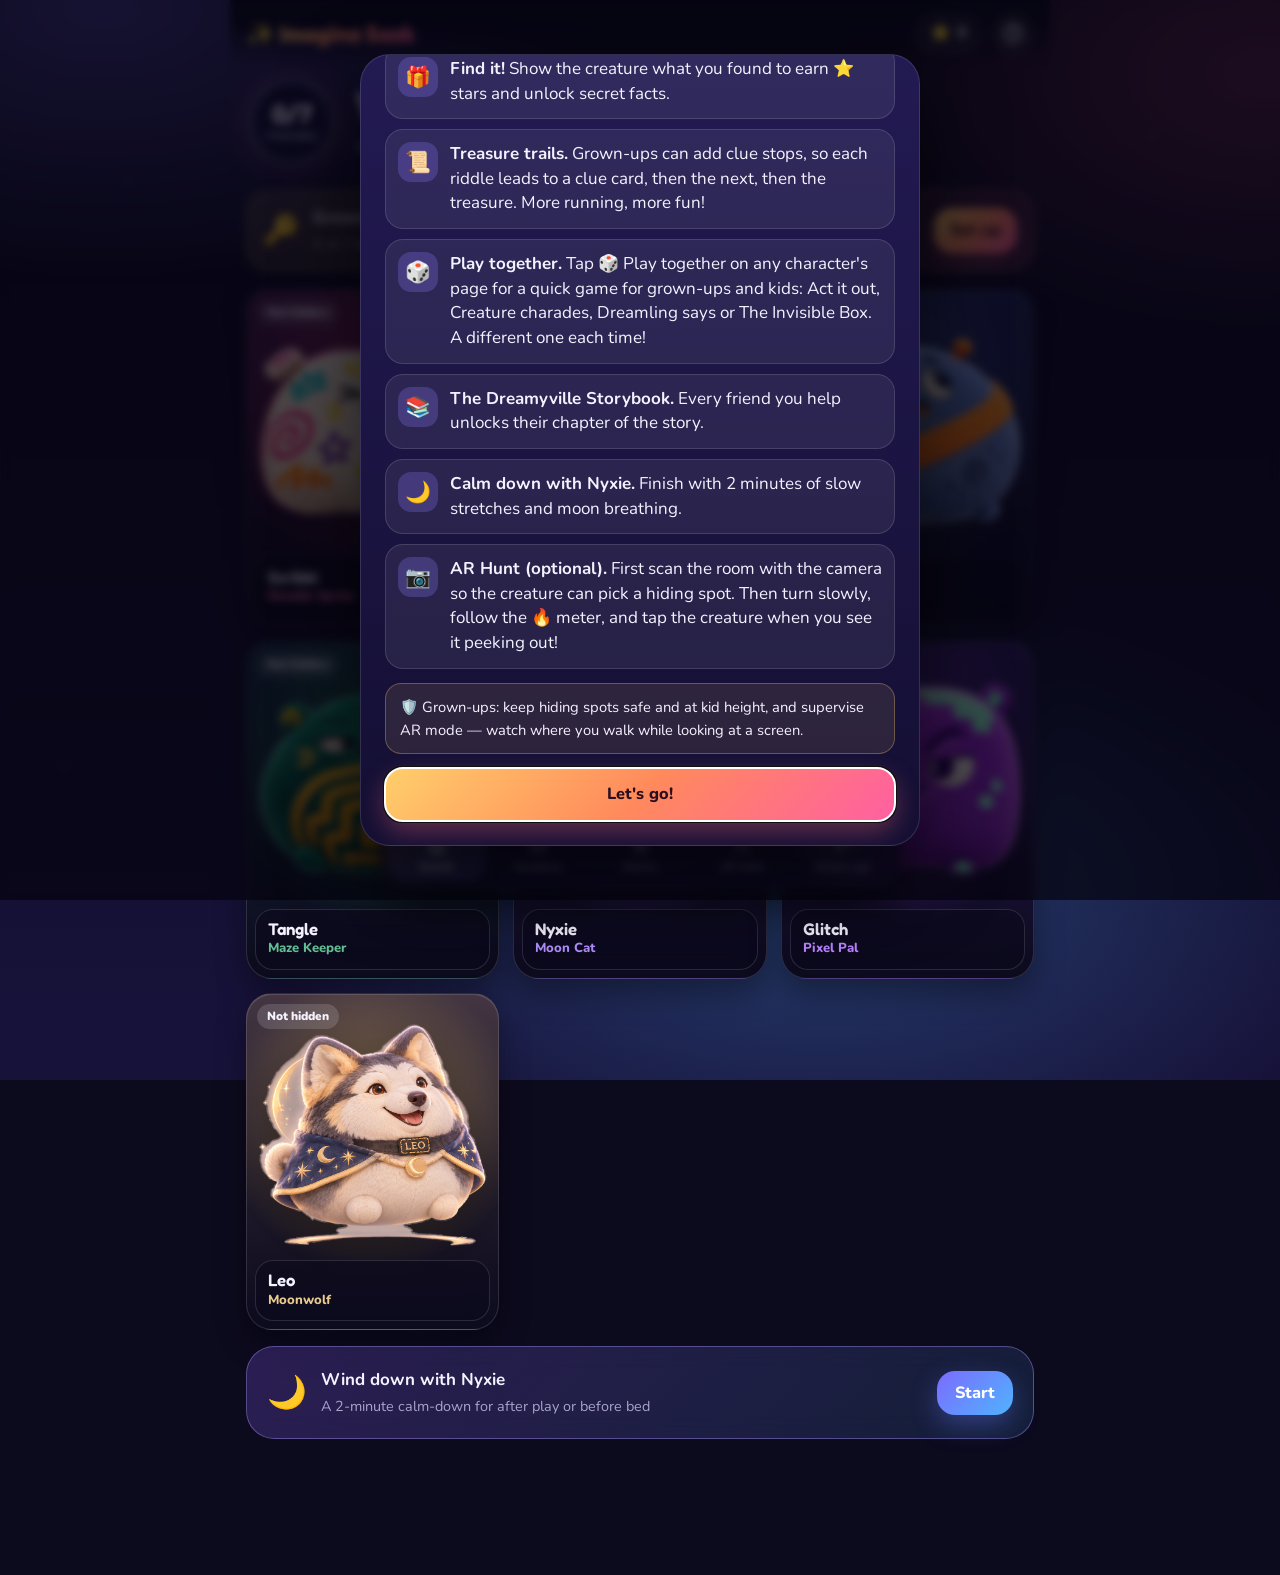
==== commit f16e61f2: "Many more riddles per hiding place, varied endings, and no recent repeats Co-Authored-By: Claude Opu" ====
--- a/index.html
+++ b/index.html
@@ -1,477 +1,80 @@
 <!doctype html>
 <html lang="en">
 <head>
-  <meta charset="utf-8">
-  <meta name="viewport" content="width=device-width, initial-scale=1, viewport-fit=cover">
-  <title>Wordweave Crosswords</title>
-  <meta name="description" content="Generate fresh, playable crossword puzzles on any theme, at the difficulty you choose.">
-  <meta name="theme-color" content="#0a0c13">
-  <link rel="manifest" href="manifest.webmanifest">
-  <link rel="icon" href="icons/favicon.svg" type="image/svg+xml">
-  <link rel="icon" href="icons/favicon-32.png" sizes="32x32" type="image/png">
-  <link rel="apple-touch-icon" href="icons/apple-touch-icon.png">
-  <meta name="apple-mobile-web-app-capable" content="yes">
-  <meta name="mobile-web-app-capable" content="yes">
-  <meta name="apple-mobile-web-app-status-bar-style" content="black-translucent">
-  <meta name="apple-mobile-web-app-title" content="Wordweave">
-  <meta name="application-name" content="Wordweave">
-  <link rel="preconnect" href="https://fonts.googleapis.com">
-  <link rel="preconnect" href="https://fonts.gstatic.com" crossorigin>
-  <link href="https://fonts.googleapis.com/css2?family=Plus+Jakarta+Sans:wght@400;500;600;700;800&family=Orbitron:wght@600;700&family=Space+Grotesk:wght@500;700&family=JetBrains+Mono:wght@500;700&family=Cinzel:wght@600;700&family=Fredoka:wght@500;600;700&family=Fraunces:ital,opsz,wght@0,9..144,700;1,9..144,600&display=swap" rel="stylesheet">
-  <link rel="stylesheet" href="css/styles.css">
+  <meta charset="utf-8" />
+  <meta name="viewport" content="width=device-width, initial-scale=1, viewport-fit=cover" />
+  <meta name="theme-color" content="#0c0a1d" />
+  <meta name="apple-mobile-web-app-capable" content="yes" />
+  <meta name="apple-mobile-web-app-title" content="Imagine Seek" />
+  <meta name="application-name" content="Imagine Seek" />
+  <meta name="apple-mobile-web-app-status-bar-style" content="black-translucent" />
+  <title>Imagine Seek</title>
+  <link rel="icon" type="image/png" sizes="32x32" href="assets/icons/favicon-32.png" />
+  <link rel="icon" type="image/png" sizes="16x16" href="assets/icons/favicon-16.png" />
+  <link rel="apple-touch-icon" sizes="180x180" href="assets/icons/apple-touch-icon.png" />
+  <link rel="manifest" href="manifest.webmanifest" />
+  <link rel="preconnect" href="https://fonts.googleapis.com" />
+  <link rel="preconnect" href="https://fonts.gstatic.com" crossorigin />
+  <link href="https://fonts.googleapis.com/css2?family=Fredoka:wght@500;600;700&family=Nunito:wght@600;700;800;900&display=swap" rel="stylesheet" />
+  <link rel="stylesheet" href="styles.css" />
 </head>
 <body>
-  <canvas id="ambient" aria-hidden="true"></canvas>
-
-  <!-- ============ TOP BAR ============ -->
   <header class="topbar">
-    <div class="topbar-inner">
-      <button class="brand" id="brandHome" type="button" aria-label="Wordweave home">
-        <img class="brand-mark" src="icons/favicon.svg" alt="" width="34" height="34">
-        <span class="brand-name">Wordweave</span>
-      </button>
-      <nav class="tabs" aria-label="Sections">
-        <button class="tab" type="button" data-tab="home">Play</button>
-        <button class="tab" type="button" data-tab="daily">Daily</button>
-        <button class="tab" type="button" data-tab="profile">Profile</button>
-      </nav>
-      <div class="top-actions">
-        <button class="wallet" id="wallet" type="button" title="Sparks — earn them by solving, spend them on power-ups">
-          <span class="spark" aria-hidden="true">✦</span><b id="walletAmt">0</b><span class="sr-only"> sparks</span>
-        </button>
-        <button class="icon-btn install-btn" id="installBtn" type="button" aria-label="Add to Home Screen" title="Add to Home Screen" hidden>
-          <svg viewBox="0 0 24 24" aria-hidden="true"><path d="M12 3v12M7 10l5 5 5-5M5 21h14"/></svg>
-          <span class="install-label">Install</span>
-        </button>
-        <button class="icon-btn" id="helpBtn" type="button" aria-label="How to play" title="How to play">
-          <svg viewBox="0 0 24 24" aria-hidden="true"><circle cx="12" cy="12" r="9.5"/><path d="M9.3 9.2a2.8 2.8 0 0 1 5.4 1c0 1.9-2.7 2.4-2.7 4M12 17.5v.01"/></svg>
-        </button>
-        <button class="icon-btn" id="settingsBtn" type="button" aria-label="Settings" title="Settings">
-          <svg viewBox="0 0 24 24" aria-hidden="true"><path d="M4 21v-7M4 10V3M12 21v-9M12 8V3M20 21v-5M20 12V3M1 14h6M9 8h6M17 16h6"/></svg>
-        </button>
-      </div>
-    </div>
+    <button class="brand" data-go="home" aria-label="Imagine Seek — home">✨ <span>Imagine Seek</span></button>
+    <div class="stars" aria-label="Sparkle stars earned">⭐ <b id="starCount">0</b></div>
+    <button class="icon-btn" id="helpBtn" aria-label="How to play">
+      <svg viewBox="0 0 24 24" fill="none" stroke="currentColor" stroke-width="2.2" stroke-linecap="round"><circle cx="12" cy="12" r="9.5"/><path d="M9.5 9.3a2.6 2.6 0 0 1 5 .9c0 1.8-2.5 2.2-2.5 3.8"/><circle cx="12" cy="17.2" r=".6" fill="currentColor"/></svg>
+    </button>
   </header>
 
-  <main>
-    <!-- ============ HOME ============ -->
-    <section id="setupView" class="view setup-view">
-      <div class="hero">
-        <div class="hero-text">
-          <p class="eyebrow"><span class="dot"></span>Crosswords, reimagined</p>
-          <h1>A brand-new puzzle on any theme, <em>woven in seconds.</em></h1>
-          <p class="hero-sub">Pick a theme or invent your own. Then play your way: race the clock, relax in Zen mode, or spend Sparks on power-ups like anagrams and clue flips.</p>
-          <div class="hero-cta">
-            <button class="btn btn-primary btn-lg" id="heroPlay" type="button">Create a puzzle</button>
-            <button class="btn btn-soft btn-lg" id="heroDaily" type="button">Play today's daily</button>
-          </div>
-          <ul class="hero-points">
-            <li><span>∞</span>Unique every time</li>
-            <li><span>13</span>Designed themes</li>
-            <li><span>3</span>Game modes</li>
-          </ul>
-        </div>
-        <div class="hero-demo card" id="heroDemo" aria-hidden="true">
-          <div class="demo-head"><span class="demo-live">Live preview</span><span class="demo-theme" id="demoTheme"></span></div>
-          <div class="demo-stage"><div class="demo-grid"></div></div>
-          <div class="demo-clue"></div>
-        </div>
-      </div>
+  <main id="app"></main>
 
-      <div id="resumeCard" class="resume-card card" hidden>
-        <div class="resume-info">
-          <span class="resume-icon" id="resumeIcon">🧩</span>
-          <div>
-            <strong>Continue where you left off</strong>
-            <span id="resumeMeta" class="muted"></span>
-          </div>
-        </div>
-        <button id="resumeBtn" class="btn btn-primary" type="button">Resume</button>
-      </div>
-
-      <div class="dash">
-        <div class="daily-card" id="dailyCard">
-          <div class="daily-top">
-            <span class="daily-label">Daily puzzle</span>
-            <span class="daily-date" id="dailyDate"></span>
-          </div>
-          <div class="daily-body">
-            <span class="daily-icon" id="dailyIcon"></span>
-            <div>
-              <strong id="dailyTheme"></strong>
-              <span class="muted" id="dailyMeta"></span>
-            </div>
-          </div>
-          <button class="btn btn-primary" id="dailyBtn" type="button">Play today's puzzle</button>
-        </div>
-        <button class="player-card card" id="playerCard" type="button" aria-label="Open your profile">
-          <div class="player-top">
-            <div class="level-ring" id="levelRing"><span id="levelNum">1</span></div>
-            <div class="player-info">
-              <span class="player-kicker">Your rank</span>
-              <span class="player-title" id="playerTitle">Rookie Weaver</span>
-              <div class="xp-bar"><div class="xp-fill" id="xpFill"></div></div>
-              <span class="xp-text" id="xpText">0 / 300 XP</span>
-            </div>
-          </div>
-          <div class="player-stats">
-            <div><b id="statSolved">0</b><span>Solved</span></div>
-            <div><b id="statStreak">0</b><span>Day streak</span></div>
-            <div><b id="statWords">0</b><span>Words</span></div>
-          </div>
-          <div class="badge-strip" id="badgeStrip"></div>
-        </button>
-      </div>
-
-      <section class="builder card" id="builder" aria-labelledby="builderTitle">
-        <header class="builder-head">
-          <div>
-            <h2 id="builderTitle">New puzzle</h2>
-            <p class="muted">Three quick choices and we'll generate a crossword that's never existed before.</p>
-          </div>
-        </header>
-
-        <div class="step">
-          <h3 class="step-title"><span class="step-num">1</span>Theme</h3>
-          <div id="themeGrid" class="theme-grid" role="radiogroup" aria-label="Theme"></div>
-          <div class="custom-theme" id="customWrap">
-            <label for="customTheme" class="custom-label">Or write your own theme</label>
-            <div class="custom-input">
-              <svg class="custom-icon" viewBox="0 0 24 24" aria-hidden="true"><path d="M12 20h9M16.5 3.5a2.1 2.1 0 0 1 3 3L7 19l-4 1 1-4z"/></svg>
-              <input id="customTheme" type="text" maxlength="40" autocomplete="off" spellcheck="true"
-                     placeholder="Dinosaurs, coffee, Halloween, Ancient Egypt…">
-              <button id="clearCustom" class="clear-btn" type="button" aria-label="Clear custom theme" hidden>×</button>
-            </div>
-            <div class="suggestions" id="suggestions" aria-label="Theme ideas"></div>
-          </div>
-        </div>
-
-        <div class="step-row">
-          <div class="step">
-            <h3 class="step-title"><span class="step-num">2</span>Difficulty</h3>
-            <div id="difficultyGrid" class="option-grid" role="radiogroup" aria-label="Difficulty"></div>
-          </div>
-          <div class="step">
-            <h3 class="step-title"><span class="step-num">3</span>Mode</h3>
-            <div id="modeGrid" class="option-grid" role="radiogroup" aria-label="Game mode"></div>
-          </div>
-        </div>
-
-        <div class="builder-foot">
-          <p class="summary" id="buildSummary"></p>
-          <button id="generateBtn" class="btn btn-primary btn-lg" type="button">
-            <span>Generate puzzle</span>
-            <svg viewBox="0 0 24 24" aria-hidden="true"><path d="M5 12h14M13 6l6 6-6 6"/></svg>
-          </button>
-        </div>
-      </section>
-    </section>
-
-    <!-- ============ LOADING ============ -->
-    <section id="loadingView" class="view loading-view" hidden>
-      <div class="loader" aria-hidden="true">
-        <span></span><span></span><span></span><span></span><span></span><span></span><span></span><span></span><span></span>
-      </div>
-      <p id="loadingText" class="loading-text">Gathering words…</p>
-    </section>
-
-    <!-- ============ GAME ============ -->
-    <section id="gameView" class="view game-view" hidden>
-      <div class="game-head">
-        <div class="title-block">
-          <button class="icon-btn back-btn" id="backBtn" type="button" aria-label="Back to home" title="Back to home">
-            <svg viewBox="0 0 24 24" aria-hidden="true"><path d="M15 5l-7 7 7 7"/></svg>
-          </button>
-          <span class="title-icon" id="puzzleIcon">🧩</span>
-          <div class="title-text">
-            <h2 id="puzzleTitle">Puzzle</h2>
-            <div class="meta">
-              <span class="chip" id="puzzleBadge">Medium</span>
-              <span class="chip chip-mode" id="modeChip">Classic</span>
-              <span class="muted" id="puzzleCount"></span>
-            </div>
-          </div>
-        </div>
-        <div class="controls">
-          <div class="timer" id="timerWrap">
-            <svg viewBox="0 0 24 24" aria-hidden="true"><circle cx="12" cy="13" r="8"/><path d="M12 9v4l2.5 2M9 2h6"/></svg>
-            <span id="timer">0:00</span>
-            <button class="mini-btn" id="pauseBtn" type="button" aria-label="Pause">
-              <svg viewBox="0 0 24 24" aria-hidden="true"><path d="M9 6v12M15 6v12"/></svg>
-            </button>
-          </div>
-          <details class="menu" id="checkMenu">
-            <summary class="btn btn-soft">Check</summary>
-            <div class="menu-pop">
-              <button type="button" data-check="letter">Check letter</button>
-              <button type="button" data-check="word">Check word</button>
-              <button type="button" data-check="puzzle">Check puzzle</button>
-              <label class="switch-row">
-                <span>Auto-check as I type</span>
-                <input type="checkbox" id="autocheck">
-                <span class="switch" aria-hidden="true"></span>
-              </label>
-            </div>
-          </details>
-          <details class="menu" id="revealMenu">
-            <summary class="btn btn-soft">Reveal</summary>
-            <div class="menu-pop">
-              <button type="button" data-reveal="letter">Reveal letter</button>
-              <button type="button" data-reveal="word">Reveal word</button>
-              <button type="button" data-reveal="puzzle" class="danger">Reveal puzzle</button>
-            </div>
-          </details>
-          <details class="menu" id="moreMenu">
-            <summary class="btn btn-soft" aria-label="More options">•••</summary>
-            <div class="menu-pop menu-right">
-              <button type="button" id="restartBtn">Clear all answers</button>
-              <button type="button" id="printBtn">Print puzzle</button>
-              <button type="button" id="newSameBtn">New puzzle, same settings</button>
-              <button type="button" id="changeBtn">Change theme or mode</button>
-            </div>
-          </details>
-        </div>
-      </div>
-
-      <div id="notice" class="notice" hidden></div>
-
-      <div class="board-layout">
-        <div class="board-col">
-          <div class="clue-bar" id="clueBar">
-            <button class="nav-btn" id="prevClue" type="button" aria-label="Previous clue">
-              <svg viewBox="0 0 24 24" aria-hidden="true"><path d="M15 5l-7 7 7 7"/></svg>
-            </button>
-            <div class="clue-bar-text" id="clueBarText" role="status" aria-live="polite"></div>
-            <button class="nav-btn speak-btn" id="speakBtn" type="button" aria-label="Read clue aloud" title="Read clue aloud">
-              <svg viewBox="0 0 24 24" aria-hidden="true"><path d="M4 9v6h4l5 4V5L8 9z"/><path d="M16.5 8.5a5 5 0 0 1 0 7"/></svg>
-            </button>
-            <button class="nav-btn" id="nextClue" type="button" aria-label="Next clue">
-              <svg viewBox="0 0 24 24" aria-hidden="true"><path d="M9 5l7 7-7 7"/></svg>
-            </button>
-          </div>
-
-          <div class="powerbar" id="powerbar" role="toolbar" aria-label="Power-ups">
-            <button class="power" type="button" data-power="anagram" title="Show this word's letters, scrambled">
-              <svg viewBox="0 0 24 24" aria-hidden="true"><path d="M16 3h5v5M4 20L21 3M21 16v5h-5M15 15l6 6M4 4l5 5"/></svg>
-              <span class="p-name">Anagram</span><span class="p-cost">✦3</span>
-            </button>
-            <button class="power" type="button" data-power="flip" title="Swap to this word's alternate clue">
-              <svg viewBox="0 0 24 24" aria-hidden="true"><path d="M21 12a9 9 0 0 1-15.5 6.2L3 16M3 12a9 9 0 0 1 15.5-6.2L21 8M21 3v5h-5M3 21v-5h5"/></svg>
-              <span class="p-name">Flip clue</span><span class="p-cost">✦1</span>
-            </button>
-            <button class="power" type="button" data-power="hint" title="Fill in the selected square">
-              <svg viewBox="0 0 24 24" aria-hidden="true"><path d="M9 18h6M10 22h4M12 2a7 7 0 0 0-4 12.7V17h8v-2.3A7 7 0 0 0 12 2z"/></svg>
-              <span class="p-name">Hint letter</span><span class="p-cost">✦5</span>
-            </button>
-            <button class="power" type="button" data-power="freeze" title="Stop the countdown for 20 seconds" hidden>
-              <svg viewBox="0 0 24 24" aria-hidden="true"><path d="M12 2v20M4.9 4.9l14.2 14.2M2 12h20M4.9 19.1L19.1 4.9"/></svg>
-              <span class="p-name">Freeze</span><span class="p-cost">✦4</span>
-            </button>
-          </div>
-          <div class="anagram-tray" id="anagramTray" hidden></div>
-
-          <div class="grid-wrap" id="gridWrap">
-            <div id="grid" class="grid" role="grid" aria-label="Crossword grid"></div>
-            <div class="pause-overlay" id="pauseOverlay" hidden>
-              <p>Paused</p>
-              <button class="btn btn-primary" id="resumePlayBtn" type="button">Resume</button>
-            </div>
-          </div>
-          <div class="combo-pop" id="comboPop" aria-hidden="true"></div>
-          <div class="progress" aria-label="Progress">
-            <div class="progress-track"><div class="progress-fill" id="progressFill"></div></div>
-            <span id="progressText">0%</span>
-          </div>
-        </div>
-        <aside class="clues-col" aria-label="Clues">
-          <div class="clue-section">
-            <h3>Across</h3>
-            <ol id="acrossList" class="clue-list"></ol>
-          </div>
-          <div class="clue-section">
-            <h3>Down</h3>
-            <ol id="downList" class="clue-list"></ol>
-          </div>
-        </aside>
-      </div>
-    </section>
-
-    <!-- ============ PROFILE ============ -->
-    <section id="profileView" class="view profile-view" hidden>
-      <div class="profile-hero card">
-        <div class="level-ring big" id="pLevelRing"><span id="pLevelNum">1</span></div>
-        <div class="profile-id">
-          <span class="player-kicker">Rank</span>
-          <h2 id="pTitle">Rookie Weaver</h2>
-          <div class="xp-bar"><div class="xp-fill" id="pXpFill"></div></div>
-          <span class="xp-text" id="pXpText"></span>
-        </div>
-        <div class="profile-wallet">
-          <span class="player-kicker">Sparks</span>
-          <b><span class="spark">✦</span> <span id="pSparks">0</span></b>
-          <span class="muted small">+2 per word · +10 per puzzle</span>
-        </div>
-      </div>
-
-      <div class="stat-tiles" id="statTiles"></div>
-
-      <div class="profile-grid">
-        <div class="card chart-card">
-          <div class="card-head"><h3>Recent solve times</h3><span class="muted small">Last 14 games</span></div>
-          <div class="chart" id="historyChart"></div>
-          <div class="legend" id="chartLegend"></div>
-        </div>
-        <div class="card">
-          <div class="card-head"><h3>Personal bests</h3></div>
-          <div class="bests" id="bests"></div>
-          <div class="card-head" style="margin-top:18px"><h3>Recent games</h3></div>
-          <ul class="history-list" id="historyList"></ul>
-        </div>
-      </div>
-
-      <div class="card">
-        <div class="card-head"><h3>Badges</h3><span class="muted small" id="badgeCount"></span></div>
-        <div class="badge-grid" id="badgeGrid"></div>
-      </div>
-
-      <div class="card">
-        <div class="card-head">
-          <h3>Wordbook</h3>
-          <span class="muted small" id="wordbookCount"></span>
-        </div>
-        <p class="muted small">Every word you solve is collected here, along with its clue.</p>
-        <input class="search" id="wordSearch" type="search" placeholder="Search your words…" autocomplete="off">
-        <div class="wordbook" id="wordbook"></div>
-      </div>
-    </section>
-  </main>
-
-  <!-- Bottom navigation (phones) -->
-  <nav class="bottom-nav" id="bottomNav" aria-label="Sections">
-    <button type="button" data-tab="home"><svg viewBox="0 0 24 24" aria-hidden="true"><path d="M3 11l9-8 9 8M5 10v10h14V10"/></svg><span>Play</span></button>
-    <button type="button" data-tab="daily"><svg viewBox="0 0 24 24" aria-hidden="true"><path d="M3 5h18v16H3zM3 10h18M8 3v4M16 3v4"/></svg><span>Daily</span></button>
-    <button type="button" data-tab="profile"><svg viewBox="0 0 24 24" aria-hidden="true"><path d="M20 21a8 8 0 0 0-16 0M12 13a5 5 0 1 0 0-10 5 5 0 0 0 0 10z"/></svg><span>Profile</span></button>
-    <button type="button" data-tab="settings"><svg viewBox="0 0 24 24" aria-hidden="true"><path d="M4 21v-7M4 10V3M12 21v-9M12 8V3M20 21v-5M20 12V3M1 14h6M9 8h6M17 16h6"/></svg><span>Settings</span></button>
+  <nav class="tabbar" aria-label="Main">
+    <button data-go="home">
+      <svg viewBox="0 0 24 24" fill="none" stroke="currentColor" stroke-width="2" stroke-linecap="round" stroke-linejoin="round"><path d="M3.5 11 12 4l8.5 7"/><path d="M5.5 9.5V20h13V9.5"/><path d="M10 20v-5h4v5"/></svg>Quests</button>
+    <button data-go="journal">
+      <svg viewBox="0 0 24 24" fill="none" stroke="currentColor" stroke-width="2" stroke-linecap="round" stroke-linejoin="round"><path d="M4 5.5C6.5 4 9.5 4 12 6c2.5-2 5.5-2 8-.5V19c-2.5-1.5-5.5-1.5-8 .5-2.5-2-5.5-2-8-.5Z"/><path d="M12 6v13.5"/></svg>Creatures</button>
+    <button data-go="story">
+      <svg viewBox="0 0 24 24" fill="none" stroke="currentColor" stroke-width="2" stroke-linecap="round" stroke-linejoin="round"><path d="M6 3.5h11a1.5 1.5 0 0 1 1.5 1.5v15l-3-2-3 2-3-2-3 2V5A1.5 1.5 0 0 1 6 3.5Z"/><path d="m12 8 .9 1.8 2 .3-1.45 1.4.35 2-1.8-.95-1.8.95.35-2L9.1 10.1l2-.3Z"/></svg>Stories</button>
+    <button data-go="ar">
+      <svg viewBox="0 0 24 24" fill="none" stroke="currentColor" stroke-width="2" stroke-linecap="round" stroke-linejoin="round"><path d="M4 8V5.5A1.5 1.5 0 0 1 5.5 4H8M16 4h2.5A1.5 1.5 0 0 1 20 5.5V8M20 16v2.5a1.5 1.5 0 0 1-1.5 1.5H16M8 20H5.5A1.5 1.5 0 0 1 4 18.5V16"/><circle cx="12" cy="12" r="3.5"/></svg>AR Hunt</button>
+    <button data-go="grownup">
+      <svg viewBox="0 0 24 24" fill="none" stroke="currentColor" stroke-width="2" stroke-linecap="round" stroke-linejoin="round"><circle cx="8" cy="14" r="4"/><path d="M11 11.5 19 4M16 7l2.5 2.5M14 9l2 2"/></svg>Grown-ups</button>
   </nav>
 
-  <div class="keyboard" id="keyboard" hidden aria-label="On-screen keyboard"></div>
+  <!-- Instructions -->
+  <dialog id="helpDialog" class="sheet">
+    <h2 style="font-size:1.8rem">How to Play</h2>
+    <p class="muted" style="margin:0">Seven squishy friends have lost their treasures. Let's help them!</p>
+    <ol class="howto">
+      <li><span class="num">🔑</span><div><b>Grown-ups hide the treasures.</b> Open <em>Grown-ups</em> and hide the creature accessories
+        inside, outside, or both: Scribbi's Rainbow Crayon, Craggle's Glow Crystal, Orbit's Moon Marble, Tangle's Golden Key, Nyxie's Wishing Star, Glitch's Power Pixel and Leo's Moon Medallion.
+        Choose where you're playing, then type where you hid each one — the app writes the riddles.</div></li>
+      <li><span class="num">👆</span><div><b>Pick a creature</b> who needs help.</div></li>
+      <li><span class="num">🏃</span><div><b>Spin for a challenge</b> — Physical, Mental, Teamwork or Kindness — and turn the dial from Easy to Super. Harder challenges earn bonus ⭐!</div></li>
+      <li><span class="num">🧩</span><div><b>Solve the riddle.</b> It tells you where to look. Stuck? Tap <em>Clue</em>, then <em>Big hint</em>.</div></li>
+      <li><span class="num">🎁</span><div><b>Find it!</b> Show the creature what you found to earn ⭐ stars and unlock secret facts.</div></li>
+      <li><span class="num">📜</span><div><b>Treasure trails.</b> Grown-ups can add clue stops, so each riddle leads to a clue card, then the next, then the treasure. More running, more fun!</div></li>
+      <li><span class="num">🎲</span><div><b>Play together.</b> Tap 🎲 Play together on any character's page for a quick game for grown-ups and kids: Act it out, Creature charades, Dreamling says or The Invisible Box. A different one each time!</div></li>
+      <li><span class="num">📚</span><div><b>The Dreamyville Storybook.</b> Every friend you help unlocks their chapter of the story.</div></li>
+      <li><span class="num">🌙</span><div><b>Calm down with Nyxie.</b> Finish with 2 minutes of slow stretches and moon breathing.</div></li>
+      <li><span class="num">📷</span><div><b>AR Hunt (optional).</b> First scan the room with the camera so the creature can pick a hiding spot.
+        Then turn slowly, follow the 🔥 meter, and tap the creature when you see it peeking out!</div></li>
+    </ol>
+    <p class="safety">🛡️ Grown-ups: keep hiding spots safe and at kid height, and supervise AR mode — watch where you walk while looking at a screen.</p>
+    <button class="btn primary block" id="helpClose">Let's go!</button>
+  </dialog>
 
-  <!-- ============ SETTINGS DRAWER ============ -->
-  <div class="scrim" id="scrim" hidden></div>
-  <aside class="drawer" id="settingsDrawer" aria-labelledby="settingsTitle" aria-hidden="true">
-    <div class="drawer-head">
-      <h2 id="settingsTitle">Settings</h2>
-      <button class="icon-btn" id="settingsClose" type="button" aria-label="Close settings">×</button>
-    </div>
-    <div class="drawer-body">
-      <p class="group-label">Appearance</p>
-      <div class="segmented" id="schemeSeg" role="radiogroup" aria-label="Color scheme">
-        <button type="button" data-scheme="dark">Dark</button>
-        <button type="button" data-scheme="light">Light</button>
-      </div>
-      <label class="setting"><span><b>Calm mode</b><small>Fewer animations and background effects</small></span><input type="checkbox" data-setting="calm"><i class="switch"></i></label>
-
-      <p class="group-label">Sound</p>
-      <label class="setting"><span><b>Sound effects</b><small>Themed clicks, chimes and fanfares</small></span><input type="checkbox" data-setting="sound"><i class="switch"></i></label>
-      <label class="setting"><span><b>Ambient music</b><small>Generated, theme-matched background music</small></span><input type="checkbox" data-setting="music"><i class="switch"></i></label>
-      <label class="setting"><span><b>Read clues aloud</b><small>Speak each clue when you move to it</small></span><input type="checkbox" data-setting="tts"><i class="switch"></i></label>
-
-      <p class="group-label">Gameplay</p>
-      <label class="setting"><span><b>Skip filled squares</b><small>Typing jumps over letters you've already entered</small></span><input type="checkbox" data-setting="skipFilled"><i class="switch"></i></label>
-      <label class="setting"><span><b>Always auto-check</b><small>Flag wrong letters as you type, on every difficulty</small></span><input type="checkbox" data-setting="autocheckAll"><i class="switch"></i></label>
-      <label class="setting"><span><b>Show timer</b><small>Hide the clock in Classic mode if it stresses you out</small></span><input type="checkbox" data-setting="showTimer"><i class="switch"></i></label>
-
-      <p class="group-label">Data</p>
-      <button class="btn btn-ghost danger-btn" id="resetBtn" type="button">Reset all progress</button>
-      <p class="muted small">Progress is stored on this device only.</p>
-    </div>
-  </aside>
-
-  <!-- ============ MODALS ============ -->
-  <div class="modal" id="winModal" hidden role="dialog" aria-modal="true" aria-labelledby="winTitle">
-    <div class="modal-card">
-      <div class="win-burst" aria-hidden="true">🎉</div>
-      <h2 id="winTitle">Puzzle solved!</h2>
-      <p class="muted" id="winSub"></p>
-      <div class="win-stats">
-        <div><span class="stat-num" id="winTime">0:00</span><span class="stat-label" id="winTimeLabel">Time</span></div>
-        <div><span class="stat-num" id="winWords">0</span><span class="stat-label">Words</span></div>
-        <div><span class="stat-num" id="winHelp">0</span><span class="stat-label">Helps</span></div>
-      </div>
-      <div class="emoji-grid" id="emojiGrid" aria-hidden="true"></div>
-      <p class="win-best" id="winBest"></p>
-      <div class="win-xp" id="winXp">
-        <div class="win-xp-top"><span class="xp-gain" id="xpGain">+0 XP</span><span class="xp-level" id="winLevel"></span></div>
-        <div class="xp-bar big"><div class="xp-fill" id="winXpFill"></div></div>
-        <div class="xp-breakdown" id="xpBreakdown"></div>
-      </div>
-      <div class="win-badges" id="winBadges"></div>
-      <div class="modal-actions">
-        <button class="btn btn-primary" id="winAgain" type="button">Play another</button>
-        <button class="btn btn-soft" id="shareBtn" type="button">
-          <svg viewBox="0 0 24 24" aria-hidden="true"><path d="M4 12v7a1 1 0 0 0 1 1h14a1 1 0 0 0 1-1v-7M16 6l-4-4-4 4M12 2v14"/></svg>Share result
-        </button>
-        <button class="btn btn-ghost" id="winChange" type="button">Home</button>
-        <button class="btn btn-ghost" id="winView" type="button">View grid</button>
-      </div>
-    </div>
-  </div>
-
-  <div class="modal" id="helpModal" hidden role="dialog" aria-modal="true" aria-labelledby="helpTitle">
-    <div class="modal-card help-card">
-      <h2 id="helpTitle">How to play</h2>
-      <ul class="help-list">
-        <li><strong>Tap or click</strong> a square to select it; tap again to switch between Across and Down. <strong>Type</strong> to fill letters.</li>
-        <li><strong>Keyboard:</strong> arrows move, <kbd>Space</kbd> switches direction, <kbd>Tab</kbd> jumps to the next clue, <kbd>Backspace</kbd> erases.</li>
-        <li><strong>Modes:</strong> <em>Classic</em> tracks your time, <em>Zen</em> hides the clock, and <em>Time Attack</em> is a countdown where every solved word adds seconds.</li>
-        <li><strong>Sparks ✦</strong> are earned as you solve. Spend them on power-ups: <em>Anagram</em> shows a word's letters scrambled, <em>Flip clue</em> swaps to an alternate clue, <em>Hint letter</em> fills a square, <em>Freeze</em> stops the countdown.</li>
-        <li><strong>Combos:</strong> solve words quickly in a row for bonus XP.</li>
-        <li>Every solved word goes into your <strong>Wordbook</strong> on the Profile page. Share your result when you finish!</li>
-      </ul>
-      <div class="modal-actions">
-        <button class="btn btn-primary" id="helpClose" type="button">Got it</button>
-      </div>
-    </div>
-  </div>
-
-  <div class="modal" id="installModal" hidden role="dialog" aria-modal="true" aria-labelledby="installTitle">
-    <div class="modal-card help-card">
-      <img class="install-icon" src="icons/icon-192.png" alt="" width="84" height="84">
-      <h2 id="installTitle">Add to Home Screen</h2>
-      <p class="muted install-sub">Get Wordweave as an app with its own icon — it opens full-screen and works offline.</p>
-      <div class="install-steps" id="installSteps"></div>
-      <div class="modal-actions">
-        <button class="btn btn-primary" id="installClose" type="button">Got it</button>
-      </div>
-    </div>
-  </div>
-
-  <div class="modal" id="confirmModal" hidden role="dialog" aria-modal="true" aria-labelledby="confirmTitle">
-    <div class="modal-card">
-      <h2 id="confirmTitle">Are you sure?</h2>
-      <p class="muted" id="confirmText"></p>
-      <div class="modal-actions">
-        <button class="btn btn-primary" id="confirmYes" type="button">Yes</button>
-        <button class="btn btn-ghost" id="confirmNo" type="button">Cancel</button>
-      </div>
-    </div>
-  </div>
-
-  <div class="toast" id="toast" role="status" aria-live="polite"></div>
-  <canvas id="confetti" aria-hidden="true"></canvas>
-
-  <!-- Print layout -->
-  <div class="print-sheet" id="printSheet" aria-hidden="true"></div>
-
-  <script src="js/config.js"></script>
-  <script src="js/skins.js"></script>
-  <script src="js/ambient.js"></script>
-  <script src="js/sound.js"></script>
-  <script src="js/progress.js"></script>
-  <script src="js/demo.js"></script>
-  <script src="js/wordbank.js"></script>
-  <script src="js/generator.js"></script>
-  <script src="js/custom-theme.js"></script>
+  <script src="js/art.js"></script>
+  <script src="js/data.js"></script>
+  <script src="js/challenges.js"></script>
+  <script src="js/story.js"></script>
+  <script src="js/together.js"></script>
+  <script src="js/riddle-bank.js"></script>
+  <script src="js/riddles.js"></script>
+  <script src="js/voices.js"></script>
+  <script src="js/calm.js"></script>
+  <script src="js/ar.js"></script>
   <script src="js/app.js"></script>
 </body>
 </html>
--- a/styles.css
+++ b/styles.css
@@ -0,0 +1,470 @@
+/* Imagine Seek — "enchanted night" theme */
+:root {
+  --bg: #0c0a1d;
+  --bg2: #17123a;
+  --glass: rgba(255, 255, 255, .07);
+  --glass-2: rgba(255, 255, 255, .12);
+  --line: rgba(255, 255, 255, .13);
+  --ink: #f5f2ff;
+  --muted: #aaa3cc;
+  --warm: linear-gradient(135deg, #ffcf6b 0%, #ff8a5c 50%, #ff5fa2 100%);
+  --cool: linear-gradient(135deg, #7c6bff 0%, #4fb3ff 100%);
+  --good: linear-gradient(135deg, #4fe3a1 0%, #1fb57a 100%);
+  --radius: 28px;
+  --c: #8f7bff;
+  --soft: #2a2160;
+  font-family: "Nunito", "Segoe UI", system-ui, sans-serif;
+  color-scheme: dark;
+}
+* { box-sizing: border-box; }
+html, body { margin: 0; min-height: 100%; }
+body {
+  background: var(--bg);
+  color: var(--ink);
+  font-size: 17px;
+  line-height: 1.5;
+  padding-bottom: calc(104px + env(safe-area-inset-bottom));
+  -webkit-tap-highlight-color: transparent;
+  overflow-x: hidden;
+}
+/* Aurora + starfield backdrop */
+body::before, body::after { content: ""; position: fixed; inset: -20%; z-index: -1; pointer-events: none; }
+body::before {
+  background:
+    radial-gradient(40% 30% at 20% 15%, rgba(124, 107, 255, .45), transparent 70%),
+    radial-gradient(35% 30% at 85% 20%, rgba(255, 95, 162, .30), transparent 70%),
+    radial-gradient(45% 35% at 60% 85%, rgba(79, 179, 255, .28), transparent 70%),
+    linear-gradient(180deg, var(--bg) 0%, var(--bg2) 100%);
+  animation: aurora 24s ease-in-out infinite alternate;
+}
+body::after {
+  inset: 0;
+  background-image:
+    radial-gradient(1.5px 1.5px at 10% 20%, #fff 50%, transparent),
+    radial-gradient(1px 1px at 30% 70%, #fff 50%, transparent),
+    radial-gradient(1.5px 1.5px at 55% 35%, #fff 50%, transparent),
+    radial-gradient(1px 1px at 75% 60%, #fff 50%, transparent),
+    radial-gradient(1.5px 1.5px at 90% 15%, #fff 50%, transparent),
+    radial-gradient(1px 1px at 45% 90%, #fff 50%, transparent),
+    radial-gradient(1px 1px at 5% 85%, #fff 50%, transparent),
+    radial-gradient(1.5px 1.5px at 65% 8%, #fff 50%, transparent);
+  opacity: .55;
+  animation: twinkle 5s ease-in-out infinite alternate;
+}
+@keyframes aurora { to { transform: translate3d(4%, -3%, 0) rotate(4deg) scale(1.05); } }
+@keyframes twinkle { to { opacity: .25; } }
+
+button { font: inherit; cursor: pointer; color: inherit; }
+h1, h2, h3, .display { font-family: "Fredoka", "Nunito", system-ui, sans-serif; font-weight: 600; letter-spacing: -.01em; margin: 0 0 6px; line-height: 1.1; }
+.muted { color: var(--muted); }
+.small { font-size: .9rem; }
+.center { text-align: center; }
+.grad-text { background: var(--warm); -webkit-background-clip: text; background-clip: text; color: transparent; }
+
+/* ---------- Top bar ---------- */
+.topbar {
+  position: sticky; top: 0; z-index: 20;
+  display: flex; align-items: center; gap: 10px;
+  max-width: 820px; margin: 0 auto;
+  padding: calc(12px + env(safe-area-inset-top)) 16px 12px;
+  background: linear-gradient(var(--bg) 30%, transparent);
+}
+.brand { background: none; border: 0; padding: 0; font-family: "Fredoka", system-ui, sans-serif; font-size: 1.45rem; font-weight: 700; }
+.brand span { background: var(--warm); -webkit-background-clip: text; background-clip: text; color: transparent; }
+.brand { white-space: nowrap; flex-shrink: 0; }
+.stars { margin-left: auto; display: flex; align-items: center; gap: 6px; background: var(--glass); border: 1px solid var(--line); padding: 6px 14px; border-radius: 999px; font-weight: 800; backdrop-filter: blur(12px); -webkit-backdrop-filter: blur(12px); }
+.icon-btn { width: 42px; height: 42px; border-radius: 50%; border: 1px solid var(--line); background: var(--glass); display: grid; place-items: center; backdrop-filter: blur(12px); -webkit-backdrop-filter: blur(12px); }
+.icon-btn svg, .tabbar svg { width: 22px; height: 22px; }
+
+/* ---------- Bottom nav ---------- */
+.tabbar {
+  position: fixed; z-index: 20; left: 14px; right: 14px; bottom: calc(12px + env(safe-area-inset-bottom));
+  max-width: 520px; margin: 0 auto;
+  display: grid; grid-template-columns: repeat(5, 1fr); gap: 2px; padding: 6px;
+  background: rgba(23, 18, 58, .72); border: 1px solid var(--line); border-radius: 26px;
+  backdrop-filter: blur(18px) saturate(140%); -webkit-backdrop-filter: blur(18px) saturate(140%);
+  box-shadow: 0 18px 40px rgba(0, 0, 0, .45);
+}
+.tabbar button { border: 0; background: none; border-radius: 20px; padding: 8px 0 6px; color: var(--muted); font-size: .68rem; font-weight: 800; display: flex; flex-direction: column; align-items: center; gap: 3px; transition: background .2s, color .2s; }
+.tabbar button.active { color: #fff; background: rgba(143, 123, 255, .28); }
+.tabbar button.active svg { filter: drop-shadow(0 0 8px rgba(160, 140, 255, .9)); }
+
+main { max-width: 820px; margin: 0 auto; padding: 4px 16px 16px; }
+.screen-title { font-size: 2rem; }
+.lead { color: var(--muted); margin: 0 0 18px; font-size: 1.05rem; }
+
+/* ---------- Surfaces ---------- */
+.card {
+  background: var(--glass); border: 1px solid var(--line); border-radius: var(--radius);
+  padding: 20px; margin-bottom: 16px;
+  backdrop-filter: blur(14px); -webkit-backdrop-filter: blur(14px);
+}
+.section-title { font-size: 1.25rem; display: flex; align-items: center; gap: 10px; margin-bottom: 12px; }
+.section-title .bubble-ico { width: 34px; height: 34px; border-radius: 12px; display: grid; place-items: center; background: color-mix(in srgb, var(--c) 30%, transparent); font-size: 1.05rem; }
+
+/* ---------- Buttons ---------- */
+.btn {
+  border: 1px solid var(--line); border-radius: 18px; padding: 14px 20px; font-weight: 800; font-size: 1.02rem;
+  background: var(--glass-2); color: var(--ink); transition: transform .12s, box-shadow .2s, filter .2s;
+  display: inline-flex; align-items: center; justify-content: center; gap: 8px;
+}
+.btn:active { transform: scale(.97); }
+.btn.primary { background: var(--warm); color: #2a0f1f; border: 0; box-shadow: 0 10px 26px rgba(255, 110, 120, .35); }
+.btn.purple { background: var(--cool); color: #fff; border: 0; box-shadow: 0 10px 26px rgba(100, 120, 255, .35); }
+.btn.good { background: var(--good); color: #062a1b; border: 0; box-shadow: 0 10px 26px rgba(40, 200, 130, .3); }
+.btn.block { width: 100%; }
+.row { display: flex; gap: 10px; flex-wrap: wrap; }
+.row > .btn { flex: 1 1 140px; }
+
+/* ---------- Home ---------- */
+.welcome { display: flex; align-items: center; gap: 18px; margin: 6px 0 22px; }
+.welcome h1 { font-size: clamp(1.9rem, 7vw, 2.6rem); }
+.welcome p { margin: 0; color: var(--muted); }
+.ring {
+  --p: 0;
+  flex: none; width: 92px; height: 92px; border-radius: 50%;
+  background: conic-gradient(#ffcf6b, #ff5fa2 calc(var(--p) * 1%), rgba(255,255,255,.1) 0);
+  display: grid; place-items: center; box-shadow: 0 0 30px rgba(255, 95, 162, .25);
+}
+.ring div { width: 74px; height: 74px; border-radius: 50%; background: var(--bg2); display: grid; place-items: center; text-align: center; line-height: 1; }
+.ring b { font-family: "Fredoka", system-ui; font-size: 1.6rem; }
+.ring small { color: var(--muted); font-size: .68rem; font-weight: 800; text-transform: uppercase; letter-spacing: .06em; }
+.setup-banner {
+  display: flex; gap: 14px; align-items: center; padding: 14px 16px; margin-bottom: 18px; border-radius: 22px;
+  background: linear-gradient(135deg, rgba(255, 207, 107, .16), rgba(255, 95, 162, .12)); border: 1px solid rgba(255, 207, 107, .35);
+}
+.setup-banner p { margin: 0; }
+.setup-banner .btn { flex: none; padding: 10px 16px; }
+
+.grid { display: grid; grid-template-columns: repeat(2, 1fr); gap: 14px; }
+@media (min-width: 680px) { .grid { grid-template-columns: repeat(3, 1fr); } }
+.creature-tile {
+  position: relative; overflow: hidden; border: 1px solid var(--line); padding: 0; text-align: left;
+  border-radius: 26px; aspect-ratio: 3 / 4;
+  background:
+    radial-gradient(80% 60% at 50% 38%, color-mix(in srgb, var(--c) 55%, transparent), transparent 75%),
+    linear-gradient(180deg, color-mix(in srgb, var(--c) 22%, var(--bg2)), var(--bg));
+  box-shadow: 0 14px 30px rgba(0, 0, 0, .35), inset 0 1px 0 rgba(255,255,255,.12);
+  transition: transform .2s, box-shadow .2s;
+}
+.creature-tile:hover { transform: translateY(-3px); box-shadow: 0 20px 40px rgba(0,0,0,.45), 0 0 0 1px color-mix(in srgb, var(--c) 60%, transparent); }
+.creature-tile:active { transform: scale(.97); }
+.creature-tile .art { position: absolute; inset: 6% 4% 22%; display: grid; place-items: center; }
+.creature-tile .art svg { width: 100%; height: 100%; filter: drop-shadow(0 10px 16px rgba(0,0,0,.4)); }
+.creature-tile .label { position: absolute; left: 8px; right: 8px; bottom: 8px; padding: 10px 12px; border-radius: 18px; background: rgba(12, 10, 29, .55); backdrop-filter: blur(10px); -webkit-backdrop-filter: blur(10px); border: 1px solid var(--line); }
+.creature-tile .name { display: block; font-family: "Fredoka", system-ui; font-weight: 600; font-size: 1.05rem; line-height: 1.15; }
+.creature-tile .kind { display: block; color: color-mix(in srgb, var(--c) 70%, #fff); font-size: .82rem; font-weight: 800; }
+.pill { position: absolute; top: 10px; left: 10px; z-index: 1; padding: 4px 10px; border-radius: 999px; font-size: .74rem; font-weight: 900; background: var(--warm); color: #2a0f1f; box-shadow: 0 4px 14px rgba(255, 110, 120, .4); }
+.pill.friend { background: var(--good); color: #062a1b; box-shadow: none; }
+.pill.idle { background: rgba(255,255,255,.14); color: var(--ink); box-shadow: none; }
+.pill.seen { background: var(--cool); color: #fff; box-shadow: none; }
+
+/* ---------- Creature page ---------- */
+.hero {
+  position: relative; overflow: hidden; text-align: center; border-radius: 32px; padding: 22px 18px 24px; margin-bottom: 14px;
+  background:
+    radial-gradient(70% 55% at 50% 35%, color-mix(in srgb, var(--c) 60%, transparent), transparent 75%),
+    linear-gradient(180deg, color-mix(in srgb, var(--c) 25%, var(--bg2)), rgba(12,10,29,.6));
+  border: 1px solid var(--line);
+}
+.hero .art { width: min(260px, 70vw); aspect-ratio: 240 / 280; margin: 0 auto; }
+.hero .art svg { width: 100%; height: 100%; filter: drop-shadow(0 16px 24px rgba(0,0,0,.45)); }
+.hero h1 { font-size: clamp(2rem, 8vw, 2.6rem); margin-top: 6px; }
+.kind-chip { display: inline-block; padding: 3px 14px; border-radius: 999px; font-weight: 900; font-size: .85rem; background: color-mix(in srgb, var(--c) 35%, transparent); border: 1px solid color-mix(in srgb, var(--c) 70%, transparent); }
+.bubble { display: block; max-width: 420px; margin: 14px auto 0; padding: 12px 16px; border-radius: 18px; background: var(--glass-2); border: 1px solid var(--line); font-family: "Fredoka", system-ui; font-size: 1.1rem; }
+.say-btn { position: absolute; top: 14px; right: 14px; }
+.photo-badge { position: absolute; top: 14px; left: 14px; width: 74px; text-align: center; font-size: .66rem; font-weight: 900; text-transform: uppercase; letter-spacing: .05em; color: var(--muted); }
+.photo-badge img { width: 74px; height: 74px; border-radius: 50%; object-fit: cover; display: block; border: 3px solid var(--c); box-shadow: 0 0 20px color-mix(in srgb, var(--c) 70%, transparent); margin-bottom: 4px; }
+
+.tabs { display: grid; grid-template-columns: repeat(3, 1fr); gap: 4px; padding: 5px; margin-bottom: 16px; border-radius: 20px; background: var(--glass); border: 1px solid var(--line); }
+.tabs button { border: 0; background: none; border-radius: 15px; padding: 10px 4px; font-weight: 800; color: var(--muted); transition: background .2s, color .2s; }
+.tabs button.active { background: color-mix(in srgb, var(--c) 45%, transparent); color: #fff; box-shadow: inset 0 1px 0 rgba(255,255,255,.2); }
+.actions { margin-bottom: 14px; }
+
+.story { font-size: 1.1rem; line-height: 1.65; margin: 0; }
+.quick { display: grid; grid-template-columns: 1fr 1fr; gap: 10px; margin-bottom: 16px; }
+.quick .wide { grid-column: 1 / -1; }
+.quick div { background: var(--glass); border: 1px solid var(--line); border-radius: 20px; padding: 12px 14px; }
+.quick b { display: block; font-size: .72rem; text-transform: uppercase; letter-spacing: .08em; color: color-mix(in srgb, var(--c) 65%, #fff); }
+
+.info-grid { display: grid; grid-template-columns: repeat(2, 1fr); gap: 10px; }
+@media (max-width: 340px) { .info-grid { grid-template-columns: 1fr; } }
+.info { background: rgba(255,255,255,.05); border: 1px solid var(--line); border-radius: 20px; padding: 12px 14px; }
+.info .ico { display: grid; place-items: center; width: 38px; height: 38px; border-radius: 13px; font-size: 1.2rem; background: color-mix(in srgb, var(--c) 28%, transparent); }
+.info b { display: block; margin-top: 8px; font-size: .95rem; }
+.info span:not(.ico) { color: var(--muted); font-size: .95rem; }
+.chips { display: flex; flex-wrap: wrap; gap: 6px; margin-top: 6px; }
+.chips span { border: 1px solid color-mix(in srgb, var(--c) 70%, transparent); background: color-mix(in srgb, var(--c) 18%, transparent); border-radius: 999px; padding: 1px 10px; font-weight: 800; font-size: .85rem; }
+
+.stat { display: grid; grid-template-columns: 30px 88px 1fr 22px; align-items: center; gap: 8px; margin: 12px 0; }
+.stat .ico { font-size: 1.3rem; }
+.stat .num { font-weight: 900; color: var(--muted); text-align: right; }
+.bar { height: 12px; border-radius: 6px; background: rgba(255,255,255,.08); overflow: hidden; }
+.bar i { display: block; height: 100%; border-radius: 6px; background: linear-gradient(90deg, color-mix(in srgb, var(--c) 60%, #fff), var(--c)); box-shadow: 0 0 12px var(--c); }
+.list { list-style: none; padding: 0; margin: 0; }
+.list li { display: flex; gap: 12px; align-items: center; background: rgba(255,255,255,.05); border: 1px solid var(--line); border-radius: 16px; padding: 12px 14px; margin: 8px 0; font-weight: 700; }
+.power-box { position: relative; overflow: hidden; border-radius: 24px; padding: 18px; margin-bottom: 16px; font-family: "Fredoka", system-ui; font-size: 1.2rem; background: linear-gradient(135deg, color-mix(in srgb, var(--c) 70%, #000), color-mix(in srgb, var(--c) 40%, #7c6bff)); box-shadow: 0 0 40px color-mix(in srgb, var(--c) 35%, transparent); }
+.power-box small { display: block; font-family: "Nunito", system-ui; font-size: .72rem; font-weight: 900; letter-spacing: .1em; text-transform: uppercase; opacity: .85; }
+
+.fact-grid { display: grid; grid-template-columns: repeat(2, 1fr); gap: 12px; }
+@media (max-width: 420px) { .fact-grid { grid-template-columns: 1fr; } }
+.fact { background: var(--glass); border: 1px solid color-mix(in srgb, var(--c) 45%, transparent); border-radius: 22px; padding: 16px; font-weight: 700; }
+.fact .n { display: inline-grid; place-items: center; width: 30px; height: 30px; border-radius: 10px; background: var(--c); color: #fff; font-weight: 900; margin-bottom: 8px; }
+.fact.locked { border: 1px dashed var(--line); color: var(--muted); text-align: center; display: grid; place-items: center; min-height: 110px; background: rgba(255,255,255,.03); }
+.fact.locked .lock { font-size: 1.8rem; opacity: .7; }
+
+/* ---------- Quest ---------- */
+.path { display: flex; align-items: center; margin: 6px 2px 16px; }
+.path .stop { width: 44px; height: 44px; border-radius: 50%; display: grid; place-items: center; font-size: 1.25rem; flex: none; background: var(--glass); border: 1px solid var(--line); opacity: .6; transition: all .3s; }
+.path .stop.on { opacity: 1; background: var(--warm); border: 0; }
+.path .stop.now { transform: scale(1.18); box-shadow: 0 0 22px rgba(255, 140, 120, .7); }
+.path .line { flex: 1; height: 4px; border-radius: 2px; background: var(--line); }
+.path .line.on { background: linear-gradient(90deg, #ffcf6b, #ff5fa2); }
+.quest-head { display: flex; gap: 14px; align-items: center; margin: -6px -6px 16px; padding: 10px 14px; border-radius: 22px; background: radial-gradient(80% 120% at 15% 50%, color-mix(in srgb, var(--c) 45%, transparent), transparent 70%), rgba(255,255,255,.04); }
+.quest-head .art { width: 96px; height: 112px; flex: none; }
+.quest-head .art svg { width: 100%; height: 100%; }
+.speech { position: relative; background: rgba(255, 255, 255, .92); color: #241b45; border-radius: 22px; padding: 14px 18px; margin: 0 0 16px; font-size: 1.12rem; line-height: 1.5; font-weight: 700; }
+.step-label { display: inline-block; padding: 3px 12px; border-radius: 999px; font-size: .78rem; font-weight: 900; letter-spacing: .04em; text-transform: uppercase; margin-bottom: 10px; background: color-mix(in srgb, var(--c) 40%, transparent); }
+.big { font-family: "Fredoka", system-ui; font-size: 1.35rem; line-height: 1.4; font-weight: 500; }
+.hintbox { background: rgba(79, 179, 255, .14); border: 1px solid rgba(79, 179, 255, .35); border-radius: 18px; padding: 12px 14px; margin-top: 10px; font-weight: 700; }
+.hintbox.hot { background: rgba(255, 138, 92, .15); border-color: rgba(255, 138, 92, .4); }
+.timer { font-family: "Fredoka", system-ui; font-size: 4rem; font-weight: 600; text-align: center; background: var(--warm); -webkit-background-clip: text; background-clip: text; color: transparent; }
+.choices { display: grid; grid-template-columns: repeat(2, 1fr); gap: 12px; margin-top: 10px; }
+.choice { border: 1px solid var(--line); border-radius: 22px; background: var(--glass); padding: 18px 8px; font-weight: 800; font-size: 1rem; transition: transform .12s; }
+.choice:active { transform: scale(.96); }
+.choice .e { display: block; font-size: 2.4rem; margin-bottom: 4px; }
+.choice.wrong { border-color: #ff5f7a; background: rgba(255, 95, 122, .15); animation: shake .3s; }
+
+/* ---------- Grown-up gate & forms ---------- */
+.gate-display { margin: 10px auto 0; max-width: 220px; min-height: 66px; border-radius: 20px; background: rgba(255,255,255,.06); border: 1px solid var(--line); font-family: "Fredoka", system-ui; font-size: 2.4rem; letter-spacing: .15em; display: grid; place-items: center; }
+.keypad { display: grid; grid-template-columns: repeat(3, 1fr); gap: 10px; max-width: 300px; margin: 0 auto; }
+.keypad button { border: 1px solid var(--line); border-radius: 20px; padding: 14px 0; font-family: "Fredoka", system-ui; font-size: 1.7rem; background: var(--glass-2); }
+.keypad button:active { transform: scale(.95); }
+.keypad button.ok { background: var(--good); color: #062a1b; border: 0; }
+label.field { display: block; margin: 14px 0; font-weight: 800; }
+select { width: 100%; font: inherit; padding: 13px 14px; border-radius: 16px; border: 1px solid var(--line); margin-top: 6px; background: #1d1747; color: var(--ink); }
+ol.setup-steps { padding-left: 20px; margin: 0 0 10px; }
+
+.area-pick { display: grid; grid-template-columns: repeat(3, 1fr); gap: 10px; }
+.area-pick button { border: 1px solid var(--line); background: var(--glass); border-radius: 20px; padding: 14px 6px; display: flex; flex-direction: column; align-items: center; gap: 2px; text-align: center; transition: all .2s; }
+.area-pick .ico { font-size: 1.9rem; }
+.area-pick small { color: var(--muted); font-size: .74rem; line-height: 1.2; }
+.area-pick button.active { background: rgba(143, 123, 255, .3); border-color: rgba(170, 150, 255, .8); box-shadow: 0 0 22px rgba(143, 123, 255, .35); }
+
+/* ---------- Hiding-place setup ---------- */
+.hide-card { border-color: color-mix(in srgb, var(--c) 40%, transparent); }
+.hide-head { display: flex; gap: 12px; align-items: center; margin-bottom: 10px; }
+.hide-art { width: 56px; height: 56px; flex: none; }
+.hide-input { width: 100%; font: inherit; font-size: 16px; padding: 13px 14px; border-radius: 16px; border: 1px solid var(--line); background: #1d1747; color: var(--ink); }
+.hide-input:focus { outline: 2px solid color-mix(in srgb, var(--c) 70%, #fff); outline-offset: 1px; }
+.riddle-preview:not(:empty) { margin-top: 10px; padding: 12px 14px; border-radius: 16px; background: rgba(255,255,255,.05); border: 1px dashed var(--line); font-size: .92rem; }
+.riddle-preview p { margin: 0 0 6px; }
+.small-btn { padding: 8px 14px; font-size: .88rem; margin-top: 4px; }
+
+/* ---------- Challenge picker ---------- */
+.ctype { display: grid; grid-template-columns: repeat(3, 1fr); gap: 8px; margin-bottom: 8px; }
+.ctype button { border: 1px solid var(--line); background: var(--glass); border-radius: 18px; padding: 10px 4px; display: flex; flex-direction: column; align-items: center; gap: 1px; transition: all .2s; }
+.ctype .ico { font-size: 1.7rem; }
+.ctype small { color: var(--muted); font-size: .7rem; line-height: 1.2; }
+.ctype button.active { background: color-mix(in srgb, var(--c) 35%, transparent); border-color: color-mix(in srgb, var(--c) 80%, #fff); box-shadow: 0 0 18px color-mix(in srgb, var(--c) 40%, transparent); }
+.dial-wrap { text-align: center; margin: 4px 0 10px; }
+.dial { width: min(240px, 70%); display: block; margin: 0 auto -4px; outline: none; }
+.dial .needle { transform-origin: 100px 100px; transform-box: view-box; transition: transform .45s cubic-bezier(.3, 1.6, .5, 1); }
+.dial:focus-visible { filter: drop-shadow(0 0 6px #fff); }
+.dial-levels { display: grid; grid-template-columns: repeat(4, 1fr); gap: 6px; }
+.dial-levels button { border: 1px solid var(--line); background: var(--glass); border-radius: 14px; padding: 6px 2px; font-size: .8rem; font-weight: 800; line-height: 1.3; color: var(--muted); }
+.dial-levels button.active { color: #1a1030; background: var(--lc); border-color: var(--lc); }
+.challenge-box { position: relative; border-radius: 20px; padding: 14px 16px; margin-bottom: 12px; background: rgba(255,255,255,.05); border: 2px solid color-mix(in srgb, var(--lc) 60%, transparent); }
+.challenge-box .big { margin: 6px 0 8px; }
+.level-tag { display: inline-block; font-size: .78rem; font-weight: 900; padding: 2px 10px; border-radius: 999px; background: var(--lc); color: #1a1030; }
+
+.wheel-wrap { position: relative; width: min(250px, 72%); margin: 6px auto 10px; aspect-ratio: 1; }
+.wheel { width: 100%; height: 100%; display: block; filter: drop-shadow(0 10px 22px rgba(0,0,0,.45)); }
+.wheel.spinning { transition: transform 3.2s cubic-bezier(.12, .7, .15, 1); }
+.wheel-pointer { position: absolute; z-index: 2; top: -8px; left: 50%; width: 0; height: 0; margin-left: -14px;
+  border-left: 14px solid transparent; border-right: 14px solid transparent; border-top: 26px solid #fff; filter: drop-shadow(0 3px 4px rgba(0,0,0,.5)); }
+.spin-btn { position: absolute; z-index: 2; left: 50%; top: 50%; width: 66px; height: 66px; margin: -33px 0 0 -33px; border-radius: 50%;
+  border: 4px solid #fff; background: var(--warm); color: #2a0f1f; font-family: "Fredoka", system-ui; font-weight: 700; font-size: 1rem;
+  box-shadow: 0 6px 18px rgba(0,0,0,.45); }
+.spin-btn:active { transform: scale(.94); }
+
+.voice-list { display: grid; gap: 8px; }
+.voice-row { display: grid; grid-template-columns: 48px 1fr auto; gap: 10px; align-items: center; padding: 8px 10px; border-radius: 16px; background: rgba(255,255,255,.04); border: 1px solid var(--line); }
+.voice-row .hide-art { width: 48px; height: 48px; }
+.voice-pick { min-width: 0; }
+.voice-pick select { margin-top: 4px; padding: 8px 10px; font-size: .85rem; border-radius: 12px; }
+.voice-tip { margin-top: 12px; background: rgba(255,255,255,.04); border: 1px solid var(--line); border-radius: 14px; padding: 10px 12px; }
+.voice-tip ul { padding-left: 18px; margin: 6px 0 0; }
+.voice-tip li { margin: 4px 0; }
+
+/* ---------- Moon form ---------- */
+.moon-card { text-align: center; background: radial-gradient(70% 60% at 50% 40%, rgba(160, 180, 255, .25), transparent 70%), var(--glass); }
+.moon-card h2 { font-size: 1.35rem; }
+.moon-art { width: min(260px, 75%); margin: 6px auto 8px; }
+.moon-art img { width: 100%; display: block; filter: drop-shadow(0 12px 22px rgba(0,0,0,.45)); }
+.moon-card.locked .moon-art img { filter: brightness(0) drop-shadow(0 0 14px rgba(170, 190, 255, .7)); opacity: .55; }
+
+/* ---------- Treasure trails ---------- */
+.stop-row { margin-top: 10px; }
+.stop-row.clue { padding-left: 10px; border-left: 3px dashed color-mix(in srgb, var(--c) 60%, transparent); }
+.stop-label { display: flex; justify-content: space-between; align-items: center; font-weight: 800; font-size: .88rem; margin-bottom: 6px; }
+.stop-label:empty, .stop-label span:empty { display: none; }
+.stop-del { border: 1px solid var(--line); background: var(--glass); border-radius: 50%; width: 30px; height: 30px; color: var(--muted); }
+.trail-dots { display: flex; gap: 8px; margin: 2px 0 12px; }
+.trail-dots i { font-style: normal; width: 38px; height: 38px; border-radius: 50%; display: grid; place-items: center; background: var(--glass); border: 1px solid var(--line); opacity: .5; }
+.trail-dots i.on { opacity: 1; background: color-mix(in srgb, var(--c) 40%, transparent); }
+.trail-dots i.now { opacity: 1; border: 2px solid var(--c); box-shadow: 0 0 14px color-mix(in srgb, var(--c) 60%, transparent); }
+
+/* ---------- Calm down with Nyxie ---------- */
+.calm-cta { display: flex; gap: 14px; align-items: center; margin-top: 16px; background: linear-gradient(135deg, rgba(139, 92, 246, .25), rgba(79, 179, 255, .12)); border-color: rgba(170, 150, 255, .4); }
+.calm-cta-moon { font-size: 2rem; }
+.calm-cta .btn { margin-left: auto; flex: none; padding: 10px 18px; }
+.calm-btn { background: linear-gradient(135deg, rgba(139, 92, 246, .45), rgba(79, 179, 255, .25)); }
+.calm-stage { position: fixed; inset: 0; z-index: 45; display: flex; flex-direction: column; align-items: center; justify-content: center; gap: 18px; padding: 20px;
+  background: radial-gradient(60% 50% at 50% 40%, #2a2266, #0a0820 75%); color: #f1ecff; text-align: center; }
+.calm-stars { position: absolute; inset: 0; pointer-events: none; opacity: .7;
+  background-image: radial-gradient(1.5px 1.5px at 15% 20%, #fff 50%, transparent), radial-gradient(1px 1px at 35% 75%, #fff 50%, transparent),
+    radial-gradient(1.5px 1.5px at 60% 30%, #fff 50%, transparent), radial-gradient(1px 1px at 80% 65%, #fff 50%, transparent),
+    radial-gradient(1.5px 1.5px at 90% 15%, #fff 50%, transparent), radial-gradient(1px 1px at 8% 85%, #fff 50%, transparent);
+  animation: twinkle 4s ease-in-out infinite alternate; }
+.calm-top { position: absolute; top: calc(12px + env(safe-area-inset-top)); left: 14px; right: 14px; display: flex; align-items: center; gap: 10px; }
+.calm-top .btn { padding: 8px 14px; font-size: .9rem; }
+.calm-dots { flex: 1; display: flex; justify-content: center; gap: 6px; }
+.calm-dots i { width: 9px; height: 9px; border-radius: 50%; background: rgba(255,255,255,.25); }
+.calm-dots i.on { background: #c9b8ff; }
+.calm-moon { position: relative; width: min(240px, 60vw); aspect-ratio: 1; display: grid; place-items: center; transition: transform 1s; }
+.calm-moon .char-img, .calm-moon svg { position: relative; z-index: 1; width: 80%; height: 80%; }
+.calm-moon-glow { position: absolute; inset: 0; border-radius: 50%; background: radial-gradient(circle, rgba(201, 184, 255, .55), rgba(139, 92, 246, .15) 55%, transparent 70%); }
+.calm-stage.breathing .calm-moon { animation: breathe 10s ease-in-out infinite; }
+@keyframes breathe { 0% { transform: scale(.82); } 40% { transform: scale(1.12); } 100% { transform: scale(.82); } }
+.calm-breath { font-family: "Fredoka", system-ui; font-size: 1.6rem; min-height: 2rem; color: #c9b8ff; }
+.calm-card { max-width: 460px; background: rgba(255,255,255,.07); border: 1px solid rgba(255,255,255,.14); border-radius: 24px; padding: 18px; }
+.calm-icon { font-size: 2rem; }
+.calm-text { font-family: "Fredoka", system-ui; font-size: 1.35rem; line-height: 1.45; margin: 6px 0 10px; }
+
+/* ---------- Storybook ---------- */
+.chapter-list { display: grid; gap: 10px; }
+.chapter { display: flex; gap: 14px; align-items: center; text-align: left; border: 1px solid color-mix(in srgb, var(--c, #8f7bff) 45%, transparent); border-radius: 22px; padding: 10px 14px;
+  background: radial-gradient(90% 140% at 0% 50%, color-mix(in srgb, var(--c, #8f7bff) 30%, transparent), transparent 70%), var(--glass); }
+.chapter-art { flex: none; width: 64px; height: 64px; display: grid; place-items: center; font-size: 2.2rem; }
+.chapter-art .char-img { filter: drop-shadow(0 6px 10px rgba(0,0,0,.4)); }
+.chapter-txt { display: flex; flex-direction: column; gap: 1px; }
+.chapter-txt small { font-size: .72rem; font-weight: 900; letter-spacing: .08em; text-transform: uppercase; color: var(--muted); }
+.chapter-txt b { font-family: "Fredoka", system-ui; font-size: 1.12rem; font-weight: 600; }
+.chapter.locked { opacity: .6; }
+.chapter.locked .chapter-art { filter: brightness(0) drop-shadow(0 0 6px rgba(170, 160, 255, .6)); }
+.chapter.soon { border-style: dashed; opacity: .75; }
+.story-page { text-align: left; }
+.story-top { display: flex; justify-content: space-between; gap: 8px; }
+.story-art { width: 150px; height: 150px; margin: 6px auto 4px; display: grid; place-items: center; font-size: 5rem; }
+.story-num { display: block; text-align: center; font-weight: 900; letter-spacing: .1em; text-transform: uppercase; color: var(--muted); font-size: .78rem; }
+.story-title { text-align: center; font-size: clamp(1.6rem, 6vw, 2.1rem); margin-bottom: 12px; }
+.story-text { font-size: 1.12rem; line-height: 1.7; margin: 0 0 14px; }
+.story-text:first-of-type::first-letter { font-family: "Fredoka", system-ui; font-size: 2.6em; float: left; line-height: .9; margin: 4px 8px 0 0; color: var(--c, #ffcf6b); }
+.story-clue { background: rgba(255, 207, 107, .12); border-color: rgba(255, 207, 107, .4); }
+.story-meanwhile { color: var(--muted); margin: 12px 0 0; }
+.story-ending { text-align: center; font-family: "Fredoka", system-ui; font-size: 1.4rem; margin: 16px 0 8px; }
+.story-nav { margin-bottom: 16px; }
+.story-unlock { background: rgba(255, 95, 162, .12); border-color: rgba(255, 95, 162, .4); }
+
+/* ---------- Play together ---------- */
+.tg-head { display: flex; gap: 12px; align-items: center; margin-bottom: 12px; }
+.tg-icon { flex: none; width: 54px; height: 54px; border-radius: 18px; display: grid; place-items: center; font-size: 1.9rem; background: color-mix(in srgb, var(--c) 30%, transparent); }
+.tg-name { font-family: "Fredoka", system-ui; font-size: 1.3rem; font-weight: 600; }
+.charade-card, .says-card { border-radius: 22px; padding: 22px 16px; margin-bottom: 12px; text-align: center; background: rgba(255,255,255,.06); border: 2px dashed var(--line); display: flex; flex-direction: column; gap: 6px; }
+.charade-card small, .says-card small { color: var(--muted); font-weight: 800; text-transform: uppercase; letter-spacing: .06em; font-size: .75rem; }
+.charade-card b, .says-card b { font-family: "Fredoka", system-ui; font-size: 1.5rem; line-height: 1.3; }
+.charade-card.open { background: color-mix(in srgb, var(--c) 25%, transparent); border-style: solid; border-color: var(--c); }
+.says-card b { font-size: 1.7rem; }
+.says-card.trick b { color: #ffcf6b; }
+
+/* ---------- Plush shop ---------- */
+.shop { display: grid; grid-template-columns: 140px 1fr; gap: 16px; align-items: center; background: linear-gradient(135deg, color-mix(in srgb, var(--c) 22%, transparent), var(--glass)); border-color: color-mix(in srgb, var(--c) 45%, transparent); }
+.shop img { width: 140px; height: 140px; border-radius: 22px; object-fit: cover; box-shadow: 0 10px 24px rgba(0,0,0,.35); }
+.shop h2 { font-size: 1.35rem; margin: 2px 0 4px; }
+.shop p { margin: 0 0 12px; }
+.shop .btn[disabled] { opacity: .6; cursor: default; }
+@media (max-width: 400px) { .shop { grid-template-columns: 1fr; text-align: center; } .shop img { margin: 0 auto; width: 180px; height: 180px; } }
+.char-fallback { display: grid; place-items: center; width: 100%; height: 100%; font-size: 4rem; }
+
+/* ---------- Dialog ---------- */
+dialog.sheet { border: 1px solid var(--line); border-radius: 30px; max-width: 560px; width: calc(100% - 28px); max-height: 88vh; padding: 24px; color: var(--ink); background: linear-gradient(180deg, #221a52, #140f33); box-shadow: 0 30px 80px rgba(0,0,0,.6); }
+dialog::backdrop { background: rgba(5, 3, 15, .7); backdrop-filter: blur(4px); }
+.howto { list-style: none; padding: 0; margin: 14px 0; }
+.howto li { display: flex; gap: 12px; align-items: flex-start; margin: 10px 0; line-height: 1.45; background: var(--glass); border: 1px solid var(--line); border-radius: 18px; padding: 12px; }
+.howto .num { flex: none; width: 40px; height: 40px; border-radius: 13px; display: grid; place-items: center; font-size: 1.3rem; background: rgba(143, 123, 255, .25); }
+.safety { background: rgba(255, 207, 107, .1); border: 1px solid rgba(255, 207, 107, .3); padding: 12px 14px; border-radius: 16px; font-size: .92rem; }
+
+/* ---------- Motion ---------- */
+.bob svg, .bob .char-img { animation: bob 3s ease-in-out infinite; }
+.char-img { display: block; width: 100%; height: 100%; object-fit: contain; filter: drop-shadow(0 14px 22px rgba(0,0,0,.45)); user-select: none; -webkit-user-drag: none; }
+.wing-l, .wing-r { transform-origin: center; transform-box: fill-box; animation: flap .7s ease-in-out infinite alternate; }
+@keyframes bob { 50% { transform: translateY(-8px); } }
+@keyframes flap { to { transform: scaleX(.86); } }
+@keyframes shake { 25% { transform: translateX(-6px); } 75% { transform: translateX(6px); } }
+@keyframes rise { from { transform: translateY(12px); opacity: 0; } }
+main > * { animation: rise .35s cubic-bezier(.2, .8, .2, 1) both; }
+main > *:nth-child(2) { animation-delay: .04s; } main > *:nth-child(3) { animation-delay: .08s; } main > *:nth-child(4) { animation-delay: .12s; }
+.confetti { position: fixed; top: -20px; font-size: 1.7rem; pointer-events: none; z-index: 50; animation: fall linear forwards; }
+@keyframes fall { to { transform: translateY(110vh) rotate(540deg); } }
+@media (prefers-reduced-motion: reduce) { *, *::before, *::after { animation: none !important; transition: none !important; } }
+
+/* ---------- AR ---------- */
+.ar-stage { position: fixed; inset: 0; z-index: 40; background: #000; overflow: hidden; touch-action: none; color: #fff; }
+.ar-stage video, .ar-stage .fallback-bg { position: absolute; inset: 0; width: 100%; height: 100%; object-fit: cover; }
+.fallback-bg { background: linear-gradient(#1b2a5a, #2c5a4a 60%, #1e3b2f); }
+.fallback-bg::after { content: "🌳      🌲    🍄        🌳   🌸     🌲"; position: absolute; bottom: 30%; left: 0; right: 0; font-size: 3rem; white-space: pre; text-align: center; }
+.ar-hud { position: absolute; left: 0; right: 0; top: 0; z-index: 3; padding: calc(12px + env(safe-area-inset-top)) 16px 20px; display: flex; gap: 10px; align-items: center; background: linear-gradient(rgba(0,0,0,.6), transparent); }
+.ar-hud .btn { padding: 9px 14px; font-size: .92rem; }
+.meter { flex: 1; height: 12px; border-radius: 6px; background: rgba(255,255,255,.2); overflow: hidden; }
+.meter i { display: block; height: 100%; width: 0; background: linear-gradient(90deg, #4fb3ff, #ffcf6b, #ff5f5f); transition: width .2s; box-shadow: 0 0 12px rgba(255, 150, 100, .8); }
+.ar-msg { position: absolute; z-index: 3; left: 14px; right: 14px; bottom: calc(18px + env(safe-area-inset-bottom)); padding: 16px; border-radius: 24px; background: rgba(20, 15, 50, .72); border: 1px solid var(--line); backdrop-filter: blur(16px); -webkit-backdrop-filter: blur(16px); font-weight: 700; }
+.ar-msg .row { margin-top: 12px; }
+.ar-msg .btn { padding: 10px 12px; font-size: .92rem; }
+.arrow { position: absolute; z-index: 2; top: 50%; font-size: 2.6rem; filter: drop-shadow(0 2px 8px #000); animation: pulse 1s infinite; }
+.arrow.left { left: 12px; } .arrow.right { right: 12px; }
+@keyframes pulse { 50% { opacity: .35; } }
+
+/* Finding help */
+.ar-hint { position: absolute; z-index: 3; left: 50%; top: calc(74px + env(safe-area-inset-top)); transform: translateX(-50%); max-width: calc(100% - 28px);
+  padding: 10px 18px; border-radius: 999px; background: rgba(20, 15, 50, .78); border: 1px solid var(--line); backdrop-filter: blur(10px); -webkit-backdrop-filter: blur(10px);
+  font-family: "Fredoka", system-ui; font-size: 1.25rem; white-space: nowrap; }
+.edge-glow { position: absolute; z-index: 1; top: 0; bottom: 0; width: 26%; pointer-events: none; animation: pulse 1.1s infinite; }
+.edge-glow.left { left: 0; background: linear-gradient(90deg, color-mix(in srgb, var(--c) 75%, transparent), transparent); }
+.edge-glow.right { right: 0; background: linear-gradient(270deg, color-mix(in srgb, var(--c) 75%, transparent), transparent); }
+.arrow { font-size: 3.6rem; }
+
+/* Scan phase */
+.scan-grid { position: absolute; inset: 0; z-index: 1; pointer-events: none;
+  background-image: linear-gradient(rgba(120, 220, 255, .18) 1px, transparent 1px), linear-gradient(90deg, rgba(120, 220, 255, .18) 1px, transparent 1px);
+  background-size: 44px 44px; mask-image: radial-gradient(circle at 50% 50%, #000 30%, transparent 80%); -webkit-mask-image: radial-gradient(circle at 50% 50%, #000 30%, transparent 80%); }
+.scan-line { position: absolute; left: 0; right: 0; height: 120px; z-index: 1; pointer-events: none; background: linear-gradient(transparent, rgba(110, 230, 255, .35), transparent); animation: sweep 2.2s ease-in-out infinite; }
+@keyframes sweep { 0% { top: -120px; } 100% { top: 100%; } }
+.scan-ring { position: absolute; z-index: 2; left: 50%; top: 46%; width: 150px; height: 150px; margin: -75px 0 0 -75px; border-radius: 50%;
+  background: conic-gradient(#6ee6ff calc(var(--p, 0) * 1%), rgba(255,255,255,.15) 0); display: grid; place-items: center; box-shadow: 0 0 40px rgba(110, 230, 255, .5); }
+.scan-ring div { width: 126px; height: 126px; border-radius: 50%; background: rgba(10, 20, 40, .65); display: grid; place-items: center; text-align: center; font-family: "Fredoka", system-ui; font-size: 1.8rem; line-height: 1; }
+.scan-ring small { display: block; font-family: "Nunito", system-ui; font-size: .7rem; font-weight: 900; letter-spacing: .08em; text-transform: uppercase; opacity: .8; }
+.spot-ping { position: absolute; z-index: 2; width: 18px; height: 18px; margin: -9px; border-radius: 50%; background: #6ee6ff; box-shadow: 0 0 0 0 rgba(110, 230, 255, .8); animation: ping 1.2s ease-out forwards; pointer-events: none; }
+@keyframes ping { 0% { transform: scale(.4); box-shadow: 0 0 0 0 rgba(110,230,255,.8); } 70% { transform: scale(1); box-shadow: 0 0 0 26px rgba(110,230,255,0); } 100% { opacity: 0; } }
+
+/* Hidden creature */
+.ar-creature { position: absolute; z-index: 2; width: 200px; height: 233px; left: 50%; margin-left: -100px; border: 0; background: none; padding: 0; transition: opacity .35s; }
+.ar-creature .wrap { width: 100%; height: 100%; transition: transform .5s cubic-bezier(.2, 1.4, .4, 1), filter .4s; transform-origin: 50% 100%; }
+.ar-creature svg { width: 100%; height: 100%; filter: drop-shadow(0 12px 18px rgba(0,0,0,.55)); }
+.ar-creature.peek { overflow: hidden; }
+.ar-creature.peek .wrap { transform: translateY(35%) scale(.95); filter: brightness(.9); }
+.ar-creature.peek::after { content: "✨"; position: absolute; left: 50%; top: 30%; font-size: 2rem; animation: pulse 1s infinite; }
+.ar-creature.found .wrap { transform: none; }
+.ar-creature.found svg, .ar-creature.found .char-img { animation: bob 2.4s ease-in-out infinite; }
+.ar-creature.happy svg, .ar-creature.happy .char-img { animation: jump .5s ease-in-out 3; }
+.ar-creature.spin svg, .ar-creature.spin .char-img { animation: spin 1s ease-in-out; }
+.ar-shadow { position: absolute; left: 50%; bottom: -6px; width: 140px; height: 22px; margin-left: -70px; border-radius: 50%; background: radial-gradient(rgba(0,0,0,.45), transparent 70%); }
+@keyframes jump { 50% { transform: translateY(-40px) scale(1.06); } }
+@keyframes spin { to { transform: rotate(360deg); } }
+
+/* Compact grown-up gate inside pop-ups */
+dialog .big { font-size: 1.15rem; margin: 6px 0; }
+dialog .gate-display { min-height: 52px; font-size: 2rem; }
+dialog .gate-msg { margin: 6px 0; }
+dialog .keypad { gap: 8px; }
+dialog .keypad button { padding: 9px 0; font-size: 1.4rem; }
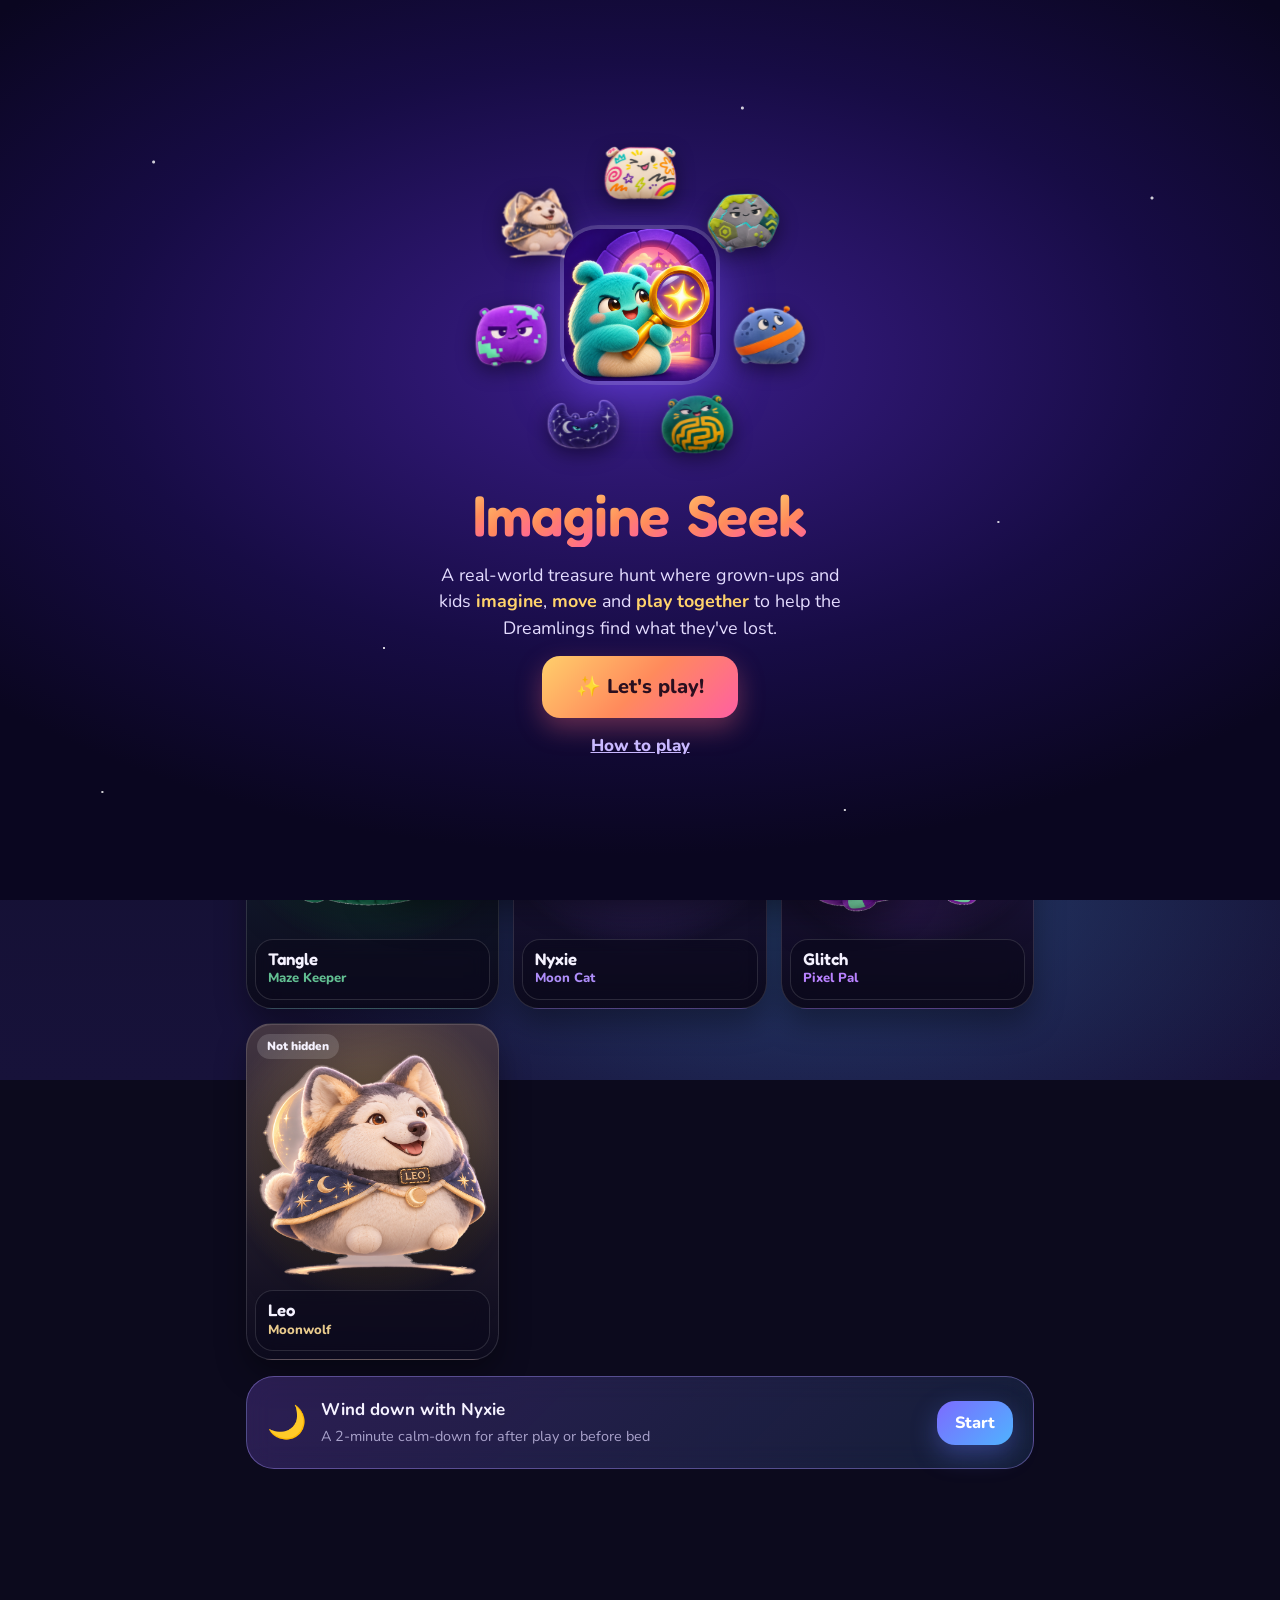
==== commit 5dffa6f6: "Add an animated intro page with a tagline; How to Play is now its own page linked from home Co-Autho" ====
--- a/index.html
+++ b/index.html
@@ -43,9 +43,10 @@
   </nav>
 
   <!-- Instructions -->
-  <dialog id="helpDialog" class="sheet">
-    <h2 style="font-size:1.8rem">How to Play</h2>
-    <p class="muted" style="margin:0">Seven squishy friends have lost their treasures. Let's help them!</p>
+  <!-- How to Play: shown as its own page (opened from the home page or the ? button) -->
+  <template id="howtoTpl">
+    <h1 class="screen-title">How to <span class="grad-text">Play</span></h1>
+    <p class="lead">Seven squishy friends have lost their treasures. Let's help them!</p>
     <ol class="howto">
       <li><span class="num">🔑</span><div><b>Grown-ups hide the treasures.</b> Open <em>Grown-ups</em> and hide the creature accessories
         inside, outside, or both: Scribbi's Rainbow Crayon, Craggle's Glow Crystal, Orbit's Moon Marble, Tangle's Golden Key, Nyxie's Wishing Star, Glitch's Power Pixel and Leo's Moon Medallion.
@@ -62,8 +63,31 @@
         Then turn slowly, follow the 🔥 meter, and tap the creature when you see it peeking out!</div></li>
     </ol>
     <p class="safety">🛡️ Grown-ups: keep hiding spots safe and at kid height, and supervise AR mode — watch where you walk while looking at a screen.</p>
-    <button class="btn primary block" id="helpClose">Let's go!</button>
-  </dialog>
+    <button class="btn primary block" data-go="home" style="margin-bottom:16px">Let's go!</button>
+  </template>
+
+  <!-- Animated intro, shown when the app opens -->
+  <div id="intro" class="intro" role="dialog" aria-label="Welcome to Imagine Seek">
+    <div class="intro-stars"></div>
+    <div class="intro-hero">
+      <div class="intro-orbit" aria-hidden="true">
+      <img src="assets/characters/scribbi.png" alt="" style="left:50.0%;top:10.0%;--d:0.50s">
+      <img src="assets/characters/craggle.png" alt="" style="left:81.3%;top:25.1%;--d:0.62s">
+      <img src="assets/characters/orbit.png" alt="" style="left:89.0%;top:58.9%;--d:0.74s">
+      <img src="assets/characters/tangle.png" alt="" style="left:67.4%;top:86.0%;--d:0.86s">
+      <img src="assets/characters/nyxie.png" alt="" style="left:32.6%;top:86.0%;--d:0.98s">
+      <img src="assets/characters/glitch.png" alt="" style="left:11.0%;top:58.9%;--d:1.10s">
+      <img src="assets/characters/leo.png" alt="" style="left:18.7%;top:25.1%;--d:1.22s">
+      </div>
+      <img class="intro-icon" src="assets/icons/icon-512.png" alt="">
+    </div>
+    <h1 class="intro-title" aria-label="Imagine Seek">
+      <span>I</span><span>m</span><span>a</span><span>g</span><span>i</span><span>n</span><span>e</span><span class="sp"> </span><span>S</span><span>e</span><span>e</span><span>k</span>
+    </h1>
+    <p class="intro-tag">A real-world treasure hunt where grown-ups and kids <b>imagine</b>, <b>move</b> and <b>play together</b> to help the Dreamlings find what they've lost.</p>
+    <button class="btn primary intro-go" id="introGo">✨ Let's play!</button>
+    <button class="intro-link" id="introHow">How to play</button>
+  </div>
 
   <script src="js/art.js"></script>
   <script src="js/data.js"></script>
--- a/styles.css
+++ b/styles.css
@@ -378,6 +378,51 @@
 .says-card b { font-size: 1.7rem; }
 .says-card.trick b { color: #ffcf6b; }
 
+/* ---------- How-to link & page ---------- */
+.howto-link { margin-top: 8px; padding: 6px 14px; border-radius: 999px; border: 1px solid rgba(255, 207, 107, .45); background: rgba(255, 207, 107, .12); color: #ffd98a; font-weight: 800; font-size: .95rem; }
+
+/* ---------- Animated intro ---------- */
+.intro { position: fixed; inset: 0; z-index: 60; overflow: hidden; display: flex; flex-direction: column; align-items: center; justify-content: center;
+  gap: 14px; padding: 24px 22px calc(24px + env(safe-area-inset-bottom)); text-align: center;
+  background: radial-gradient(70% 55% at 50% 40%, #3b1d8a, #170c45 60%, #0a0620); transition: opacity .45s, transform .45s; }
+.intro.leaving { opacity: 0; transform: scale(1.06); pointer-events: none; }
+.intro-stars { position: absolute; inset: 0; pointer-events: none; opacity: .8;
+  background-image: radial-gradient(2px 2px at 12% 18%, #fff 50%, transparent), radial-gradient(1.5px 1.5px at 30% 72%, #fff 50%, transparent),
+    radial-gradient(2px 2px at 58% 12%, #fff 50%, transparent), radial-gradient(1.5px 1.5px at 78% 58%, #fff 50%, transparent),
+    radial-gradient(2px 2px at 90% 22%, #fff 50%, transparent), radial-gradient(1.5px 1.5px at 8% 88%, #fff 50%, transparent),
+    radial-gradient(1.5px 1.5px at 66% 90%, #fff 50%, transparent), radial-gradient(2px 2px at 44% 40%, #fff 50%, transparent);
+  animation: twinkle 2.6s ease-in-out infinite alternate; }
+.intro-icon { position: relative; z-index: 2; width: 46%; aspect-ratio: 1; border-radius: 34px;
+  box-shadow: 0 0 0 4px rgba(255,255,255,.15), 0 18px 50px rgba(120, 80, 255, .55);
+  animation: iconIn .9s cubic-bezier(.2, 1.5, .4, 1) both, float 3.2s ease-in-out 1s infinite; }
+@keyframes iconIn { from { transform: scale(.2) rotate(-25deg); opacity: 0; } }
+@keyframes float { 50% { transform: translateY(-10px) rotate(2deg); } }
+.intro-hero { position: relative; z-index: 1; width: min(330px, 84vw, 46vh); aspect-ratio: 1; flex: none; display: grid; place-items: center; }
+.intro-orbit { position: absolute; inset: 0; }
+.intro-orbit img { position: absolute; width: 22%; transform: translate(-50%, -50%) scale(0); filter: drop-shadow(0 6px 10px rgba(0,0,0,.45));
+  animation: popIn .6s cubic-bezier(.2, 1.6, .4, 1) var(--d) forwards, bobDL 2.8s ease-in-out calc(var(--d) + .6s) infinite; }
+@keyframes popIn { to { transform: translate(-50%, -50%) scale(1); } }
+@keyframes bobDL { 0%, 100% { transform: translate(-50%, -50%) scale(1); } 50% { transform: translate(-50%, -58%) scale(1); } }
+@keyframes spinSlow { to { transform: rotate(360deg); } }
+.intro-title { position: relative; z-index: 2; margin: 0; font-size: clamp(2.6rem, 12vw, 3.6rem); }
+.intro-title span { display: inline-block; background: var(--warm); -webkit-background-clip: text; background-clip: text; color: transparent;
+  animation: letterIn .55s cubic-bezier(.2, 1.6, .4, 1) both; }
+.intro-title .sp { width: .3em; }
+.intro-title span:nth-child(1) { animation-delay: 1.3s; } .intro-title span:nth-child(2) { animation-delay: 1.36s; }
+.intro-title span:nth-child(3) { animation-delay: 1.42s; } .intro-title span:nth-child(4) { animation-delay: 1.48s; }
+.intro-title span:nth-child(5) { animation-delay: 1.54s; } .intro-title span:nth-child(6) { animation-delay: 1.6s; }
+.intro-title span:nth-child(7) { animation-delay: 1.66s; } .intro-title span:nth-child(9) { animation-delay: 1.8s; }
+.intro-title span:nth-child(10) { animation-delay: 1.86s; } .intro-title span:nth-child(11) { animation-delay: 1.92s; }
+.intro-title span:nth-child(12) { animation-delay: 1.98s; }
+@keyframes letterIn { from { transform: translateY(30px) scale(.4); opacity: 0; } }
+.intro-tag { position: relative; z-index: 2; max-width: 420px; margin: 0; font-size: 1.12rem; line-height: 1.5; color: #e4dcff; animation: fadeUp .7s ease-out 2.2s both; }
+.intro-tag b { color: #ffd36b; }
+.intro-go { position: relative; z-index: 2; font-size: 1.25rem; padding: 16px 34px; animation: fadeUp .6s ease-out 2.6s both, glow 2s ease-in-out 3.2s infinite; }
+.intro-link { position: relative; z-index: 2; border: 0; background: none; color: #c9b8ff; font-weight: 800; text-decoration: underline; animation: fadeUp .6s ease-out 2.8s both; }
+@keyframes fadeUp { from { transform: translateY(16px); opacity: 0; } }
+@keyframes glow { 50% { box-shadow: 0 10px 40px rgba(255, 140, 120, .75); } }
+
+
 /* ---------- Plush shop ---------- */
 .shop { display: grid; grid-template-columns: 140px 1fr; gap: 16px; align-items: center; background: linear-gradient(135deg, color-mix(in srgb, var(--c) 22%, transparent), var(--glass)); border-color: color-mix(in srgb, var(--c) 45%, transparent); }
 .shop img { width: 140px; height: 140px; border-radius: 22px; object-fit: cover; box-shadow: 0 10px 24px rgba(0,0,0,.35); }
@@ -468,3 +513,9 @@
 dialog .gate-msg { margin: 6px 0; }
 dialog .keypad { gap: 8px; }
 dialog .keypad button { padding: 9px 0; font-size: 1.4rem; }
+@media (max-height: 700px) {
+  .intro { gap: 8px; padding-top: 14px; }
+  .intro-hero { width: min(300px, 80vw, 42vh); }
+  .intro-tag { font-size: 1rem; line-height: 1.4; }
+  .intro-go { padding: 12px 28px; font-size: 1.1rem; }
+}
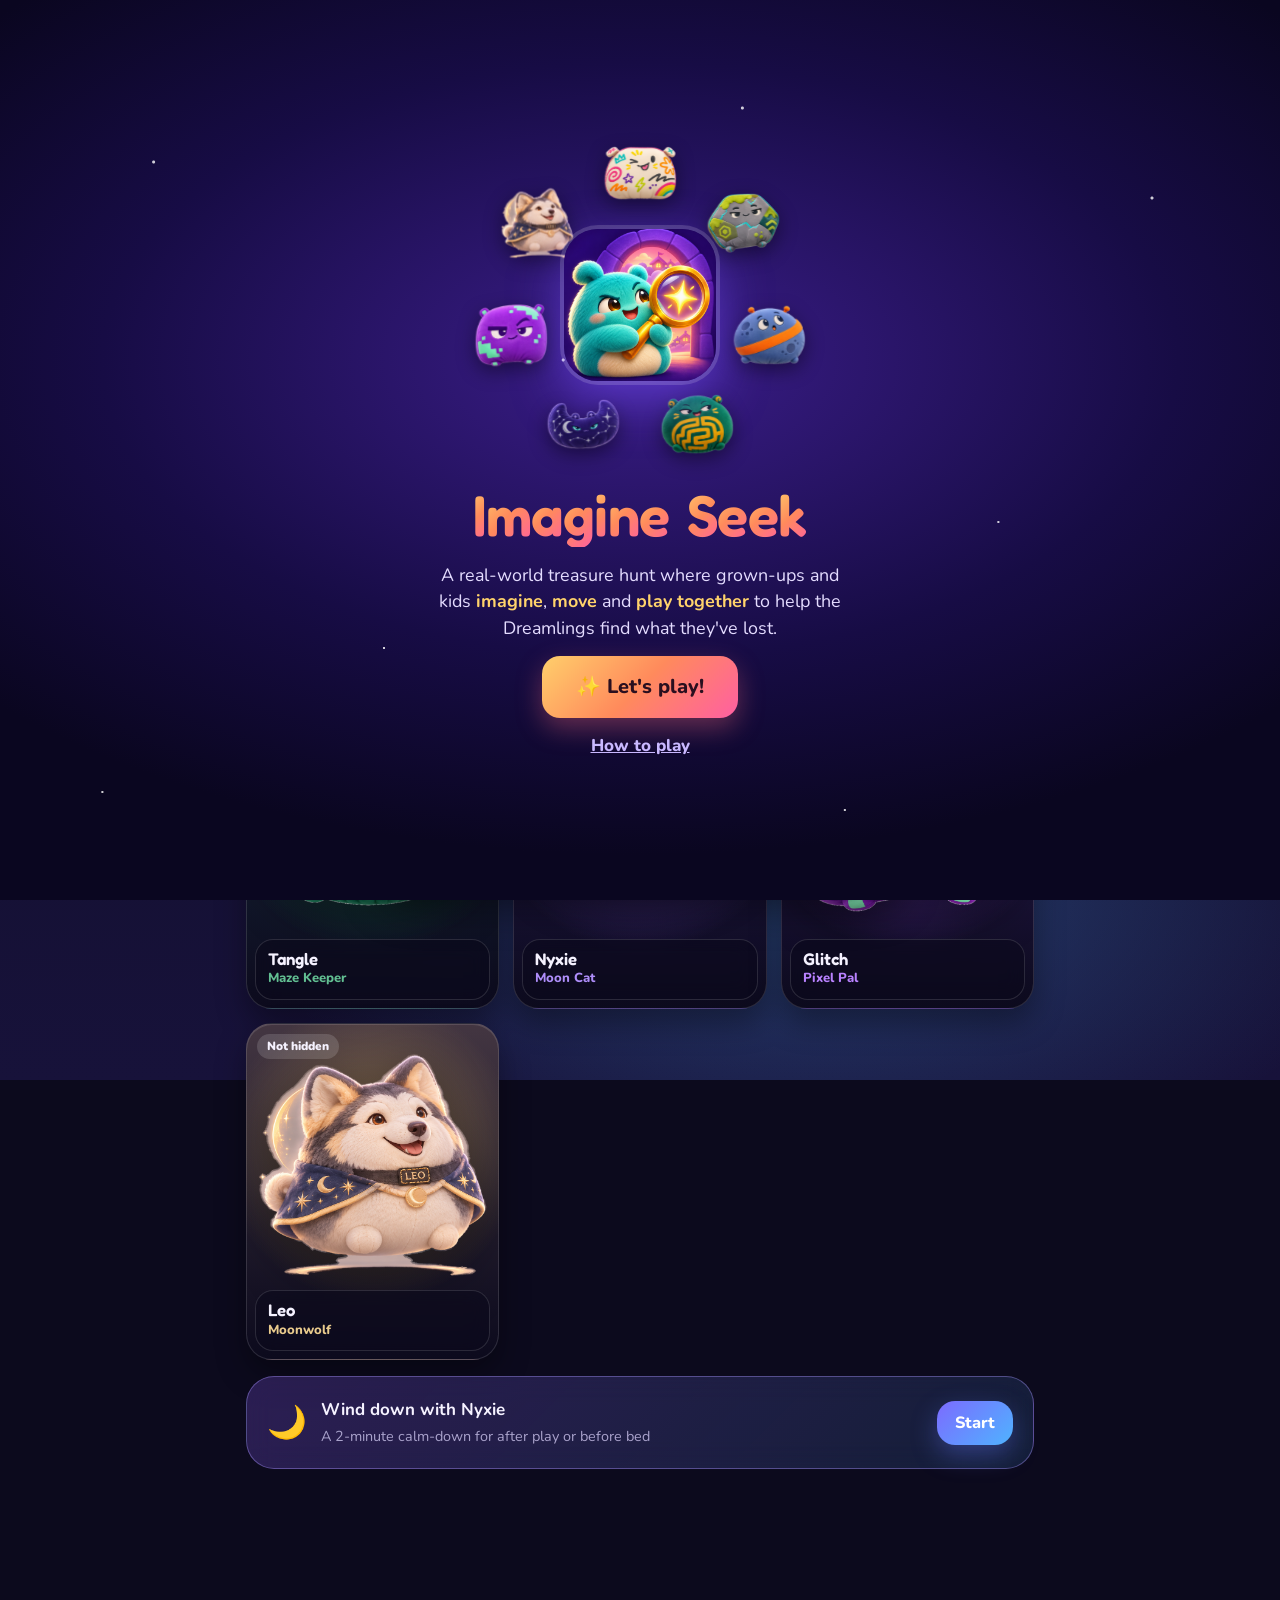
==== commit 9fa801a8: "Add Wordlings, a Dreamling word game (vs computer or pass-and-play), linked under the tab bar Co-Aut" ====
--- a/index.html
+++ b/index.html
@@ -40,6 +40,7 @@
       <svg viewBox="0 0 24 24" fill="none" stroke="currentColor" stroke-width="2" stroke-linecap="round" stroke-linejoin="round"><path d="M4 8V5.5A1.5 1.5 0 0 1 5.5 4H8M16 4h2.5A1.5 1.5 0 0 1 20 5.5V8M20 16v2.5a1.5 1.5 0 0 1-1.5 1.5H16M8 20H5.5A1.5 1.5 0 0 1 4 18.5V16"/><circle cx="12" cy="12" r="3.5"/></svg>AR Hunt</button>
     <button data-go="grownup">
       <svg viewBox="0 0 24 24" fill="none" stroke="currentColor" stroke-width="2" stroke-linecap="round" stroke-linejoin="round"><circle cx="8" cy="14" r="4"/><path d="M11 11.5 19 4M16 7l2.5 2.5M14 9l2 2"/></svg>Grown-ups</button>
+    <a class="tab-extra" href="words/">🔤 <b>Wordlings</b> — play the Dreamling word game →</a>
   </nav>
 
   <!-- Instructions -->
--- a/styles.css
+++ b/styles.css
@@ -23,7 +23,7 @@
   color: var(--ink);
   font-size: 17px;
   line-height: 1.5;
-  padding-bottom: calc(104px + env(safe-area-inset-bottom));
+  padding-bottom: calc(146px + env(safe-area-inset-bottom));
   -webkit-tap-highlight-color: transparent;
   overflow-x: hidden;
 }
@@ -87,6 +87,9 @@
 }
 .tabbar button { border: 0; background: none; border-radius: 20px; padding: 8px 0 6px; color: var(--muted); font-size: .68rem; font-weight: 800; display: flex; flex-direction: column; align-items: center; gap: 3px; transition: background .2s, color .2s; }
 .tabbar button.active { color: #fff; background: rgba(143, 123, 255, .28); }
+.tab-extra { grid-column: 1 / -1; display: block; text-align: center; margin: 2px 4px 2px; padding: 8px 10px; border-radius: 16px; text-decoration: none;
+  color: #ffe2a8; font-size: .82rem; font-weight: 800; background: linear-gradient(135deg, rgba(255, 207, 107, .16), rgba(255, 95, 162, .14)); border: 1px solid rgba(255, 207, 107, .35); }
+.tab-extra b { color: #fff; }
 .tabbar button.active svg { filter: drop-shadow(0 0 8px rgba(160, 140, 255, .9)); }
 
 main { max-width: 820px; margin: 0 auto; padding: 4px 16px 16px; }
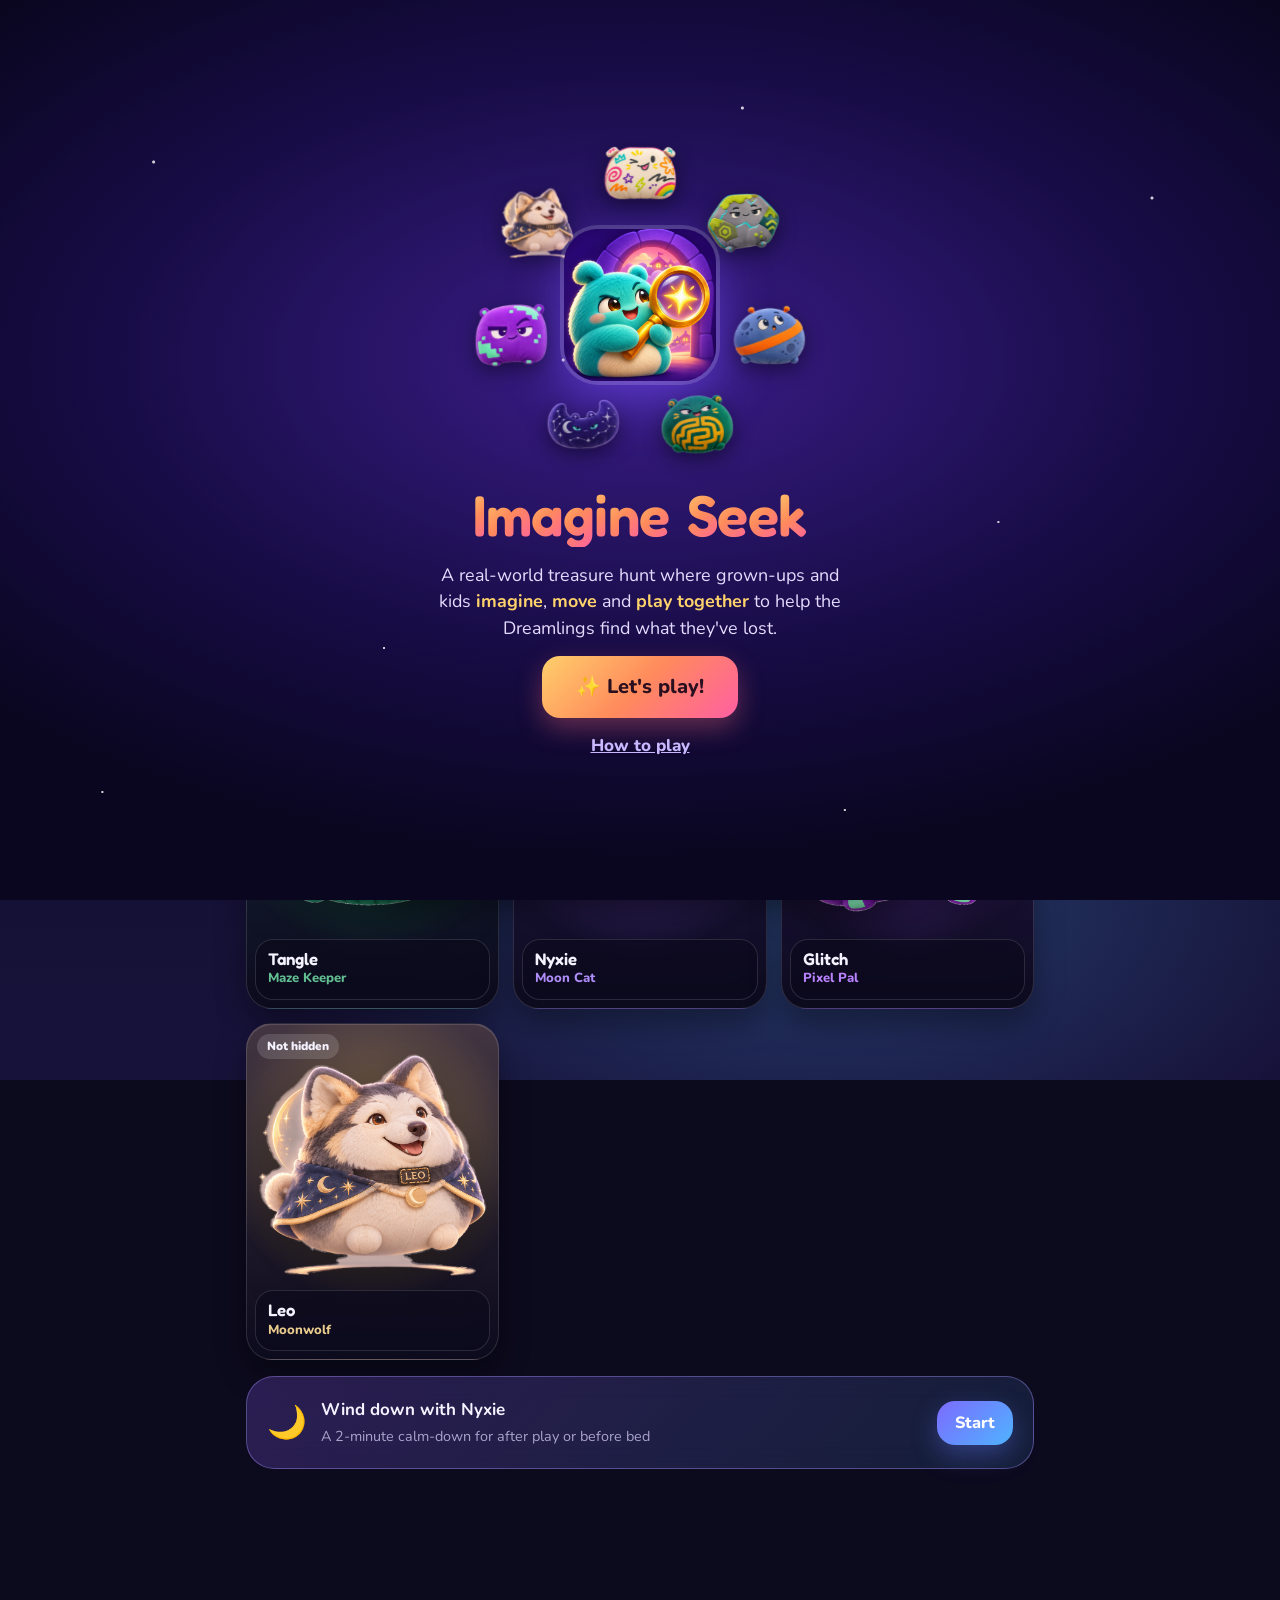
==== commit 4b4ec57a: "Separate Wordlings launcher with a W icon; W icon for the Wordlings page and home screen Co-Authored" ====
--- a/index.html
+++ b/index.html
@@ -40,8 +40,20 @@
       <svg viewBox="0 0 24 24" fill="none" stroke="currentColor" stroke-width="2" stroke-linecap="round" stroke-linejoin="round"><path d="M4 8V5.5A1.5 1.5 0 0 1 5.5 4H8M16 4h2.5A1.5 1.5 0 0 1 20 5.5V8M20 16v2.5a1.5 1.5 0 0 1-1.5 1.5H16M8 20H5.5A1.5 1.5 0 0 1 4 18.5V16"/><circle cx="12" cy="12" r="3.5"/></svg>AR Hunt</button>
     <button data-go="grownup">
       <svg viewBox="0 0 24 24" fill="none" stroke="currentColor" stroke-width="2" stroke-linecap="round" stroke-linejoin="round"><circle cx="8" cy="14" r="4"/><path d="M11 11.5 19 4M16 7l2.5 2.5M14 9l2 2"/></svg>Grown-ups</button>
-    <a class="tab-extra" href="words/">🔤 <b>Wordlings</b> — play the Dreamling word game →</a>
   </nav>
+  <!-- Wordlings: separate launcher below the tab bar -->
+  <a class="wl-launch" href="words/" aria-label="Play Wordlings, the Dreamling word game">
+    <svg class="w-icon" viewBox="0 0 64 64" aria-hidden="true">
+      <defs><linearGradient id="wGrad" x1="0" y1="0" x2="1" y2="1"><stop offset="0" stop-color="#7c6bff"/><stop offset=".55" stop-color="#c06ee8"/><stop offset="1" stop-color="#ff5fa2"/></linearGradient>
+        <linearGradient id="wLetter" x1="0" y1="0" x2="0" y2="1"><stop offset="0" stop-color="#fff6d6"/><stop offset="1" stop-color="#ffcf6b"/></linearGradient></defs>
+      <rect x="2" y="2" width="60" height="60" rx="18" fill="url(#wGrad)"/>
+      <rect x="2" y="2" width="60" height="30" rx="18" fill="#fff" opacity=".12"/>
+      <text x="32" y="45" text-anchor="middle" font-family="Fredoka, Nunito, sans-serif" font-weight="700" font-size="38" fill="url(#wLetter)" stroke="#5a2a8a" stroke-width="1.5" paint-order="stroke">W</text>
+      <path d="M50 10 l1.6 3.6 3.6 1.6 -3.6 1.6 -1.6 3.6 -1.6 -3.6 -3.6 -1.6 3.6 -1.6z" fill="#fff"/>
+    </svg>
+    <span class="wl-launch-txt"><b>Wordlings</b><small>The Dreamling word game</small></span>
+    <span class="wl-launch-go">Play ›</span>
+  </a>
 
   <!-- Instructions -->
   <!-- How to Play: shown as its own page (opened from the home page or the ? button) -->
--- a/styles.css
+++ b/styles.css
@@ -23,7 +23,7 @@
   color: var(--ink);
   font-size: 17px;
   line-height: 1.5;
-  padding-bottom: calc(146px + env(safe-area-inset-bottom));
+  padding-bottom: calc(168px + env(safe-area-inset-bottom));
   -webkit-tap-highlight-color: transparent;
   overflow-x: hidden;
 }
@@ -78,7 +78,7 @@
 
 /* ---------- Bottom nav ---------- */
 .tabbar {
-  position: fixed; z-index: 20; left: 14px; right: 14px; bottom: calc(12px + env(safe-area-inset-bottom));
+  position: fixed; z-index: 20; left: 14px; right: 14px; bottom: calc(80px + env(safe-area-inset-bottom));
   max-width: 520px; margin: 0 auto;
   display: grid; grid-template-columns: repeat(5, 1fr); gap: 2px; padding: 6px;
   background: rgba(23, 18, 58, .72); border: 1px solid var(--line); border-radius: 26px;
@@ -87,9 +87,18 @@
 }
 .tabbar button { border: 0; background: none; border-radius: 20px; padding: 8px 0 6px; color: var(--muted); font-size: .68rem; font-weight: 800; display: flex; flex-direction: column; align-items: center; gap: 3px; transition: background .2s, color .2s; }
 .tabbar button.active { color: #fff; background: rgba(143, 123, 255, .28); }
-.tab-extra { grid-column: 1 / -1; display: block; text-align: center; margin: 2px 4px 2px; padding: 8px 10px; border-radius: 16px; text-decoration: none;
-  color: #ffe2a8; font-size: .82rem; font-weight: 800; background: linear-gradient(135deg, rgba(255, 207, 107, .16), rgba(255, 95, 162, .14)); border: 1px solid rgba(255, 207, 107, .35); }
-.tab-extra b { color: #fff; }
+/* Wordlings launcher: its own floating button under the tab bar */
+.wl-launch { position: fixed; z-index: 20; left: 14px; right: 14px; bottom: calc(10px + env(safe-area-inset-bottom));
+  max-width: 520px; margin: 0 auto; display: flex; align-items: center; gap: 12px; padding: 7px 10px 7px 7px; border-radius: 22px;
+  text-decoration: none; color: var(--ink);
+  background: linear-gradient(135deg, rgba(124, 107, 255, .55), rgba(255, 95, 162, .45)); border: 1px solid rgba(255,255,255,.25);
+  backdrop-filter: blur(18px) saturate(140%); -webkit-backdrop-filter: blur(18px) saturate(140%); box-shadow: 0 14px 34px rgba(0,0,0,.45); }
+.wl-launch:active { transform: scale(.98); }
+.w-icon { width: 44px; height: 44px; flex: none; filter: drop-shadow(0 4px 8px rgba(0,0,0,.35)); }
+.wl-launch-txt { display: flex; flex-direction: column; line-height: 1.15; }
+.wl-launch-txt b { font-family: "Fredoka", system-ui; font-size: 1.15rem; font-weight: 600; }
+.wl-launch-txt small { font-size: .78rem; font-weight: 700; opacity: .85; }
+.wl-launch-go { margin-left: auto; padding: 8px 16px; border-radius: 999px; background: var(--warm); color: #2a0f1f; font-weight: 900; font-size: .9rem; }
 .tabbar button.active svg { filter: drop-shadow(0 0 8px rgba(160, 140, 255, .9)); }
 
 main { max-width: 820px; margin: 0 auto; padding: 4px 16px 16px; }
